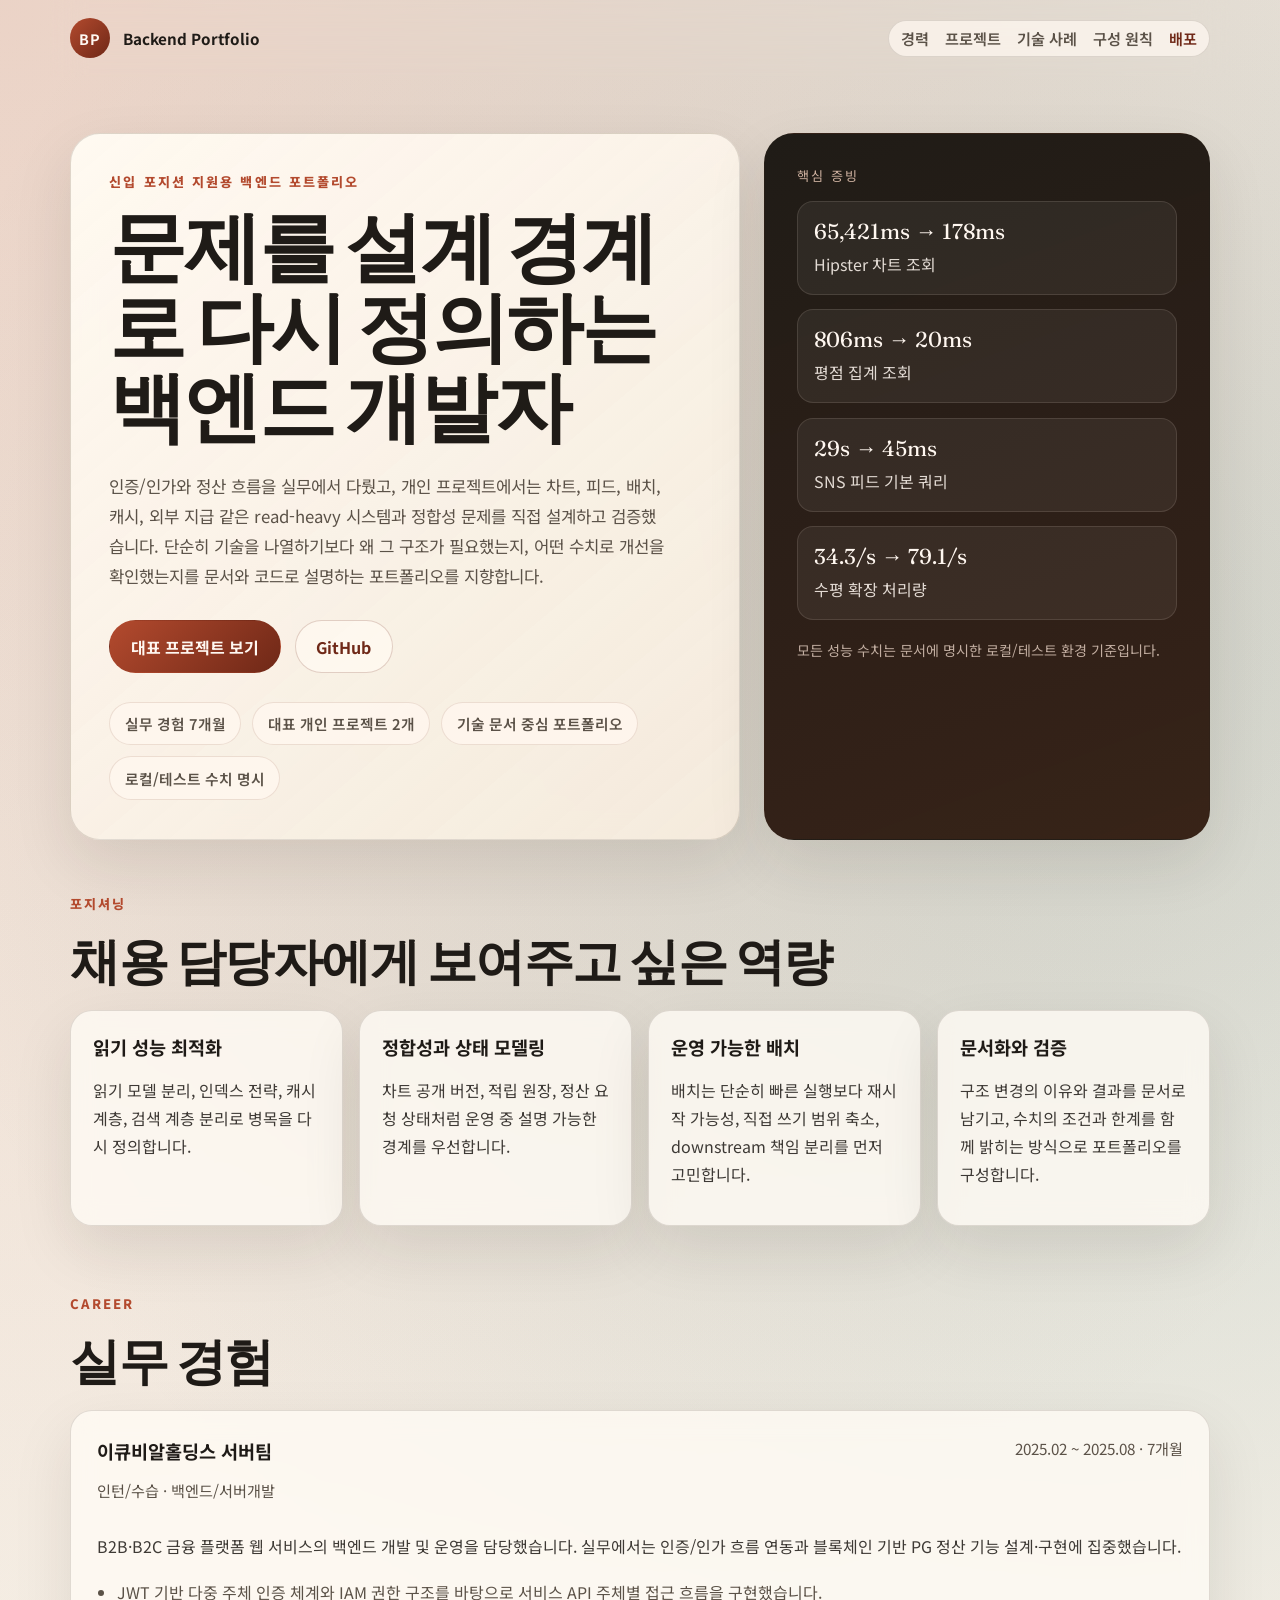
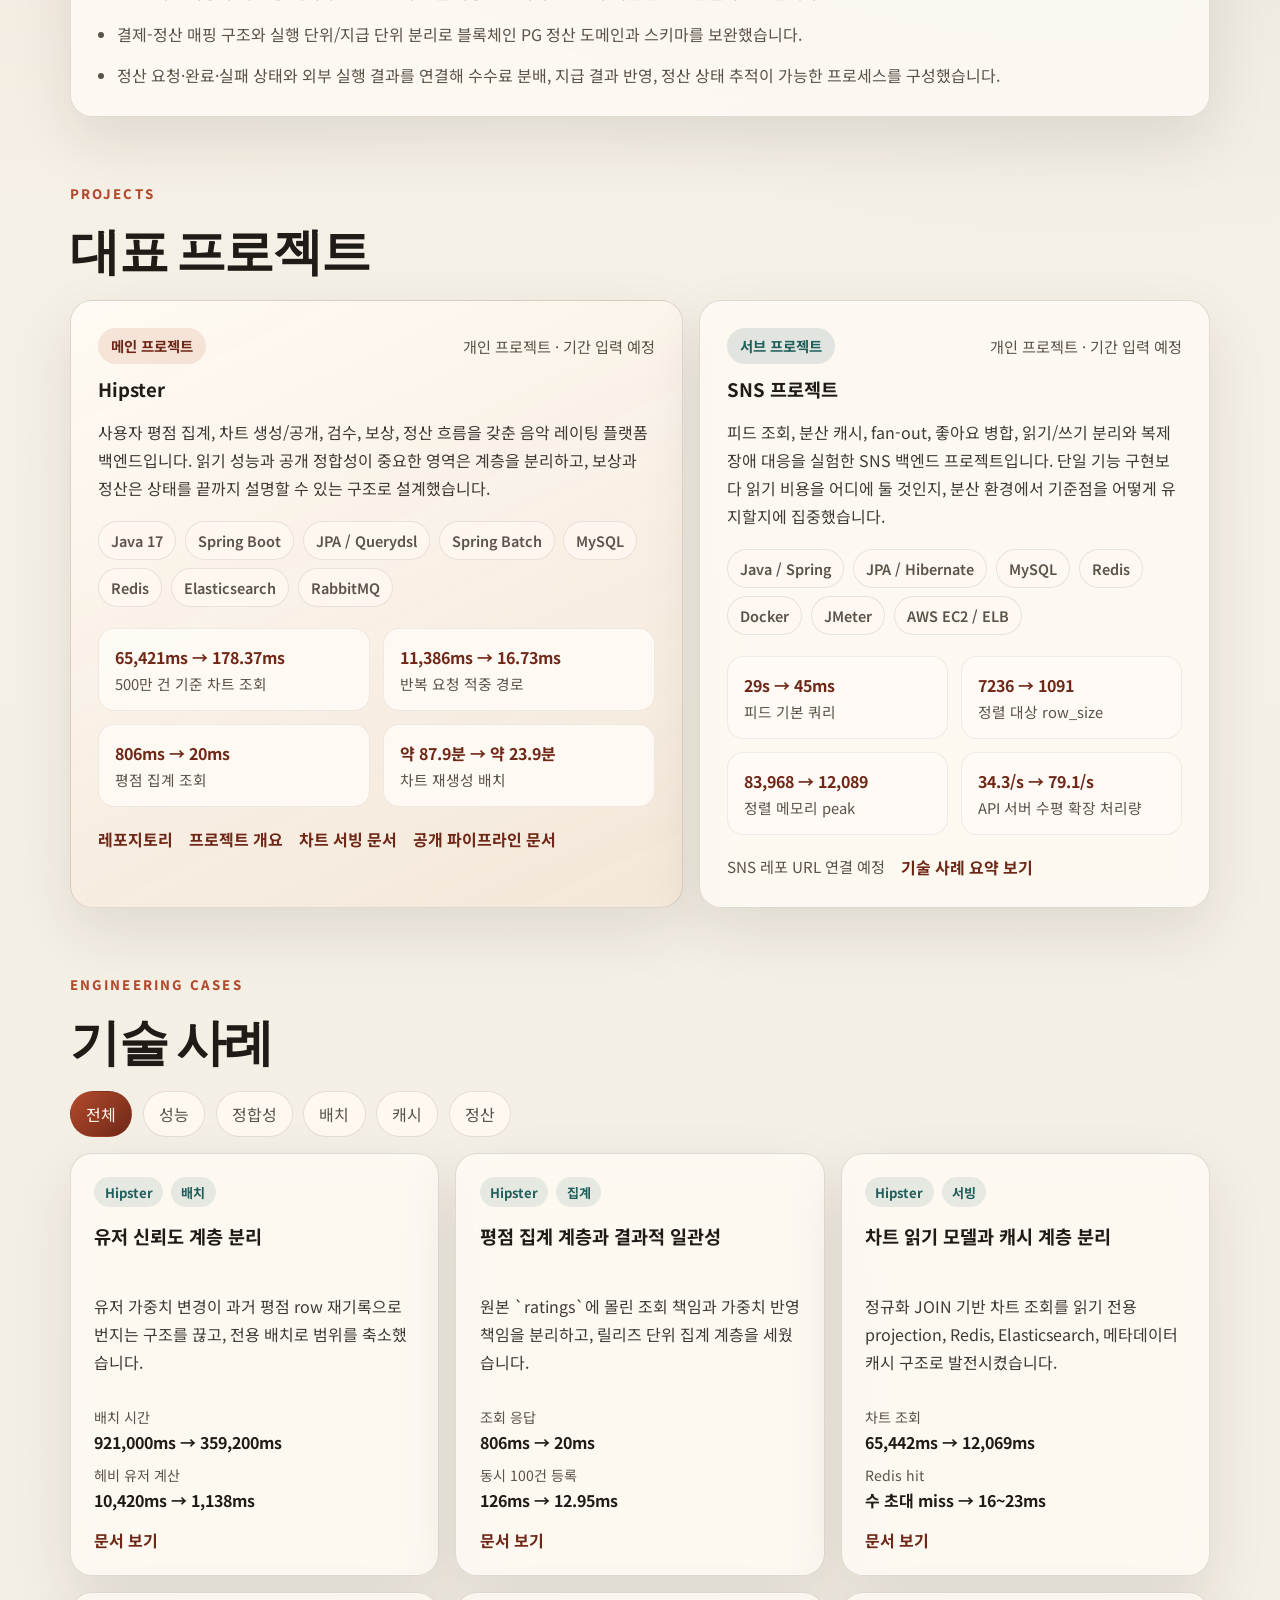
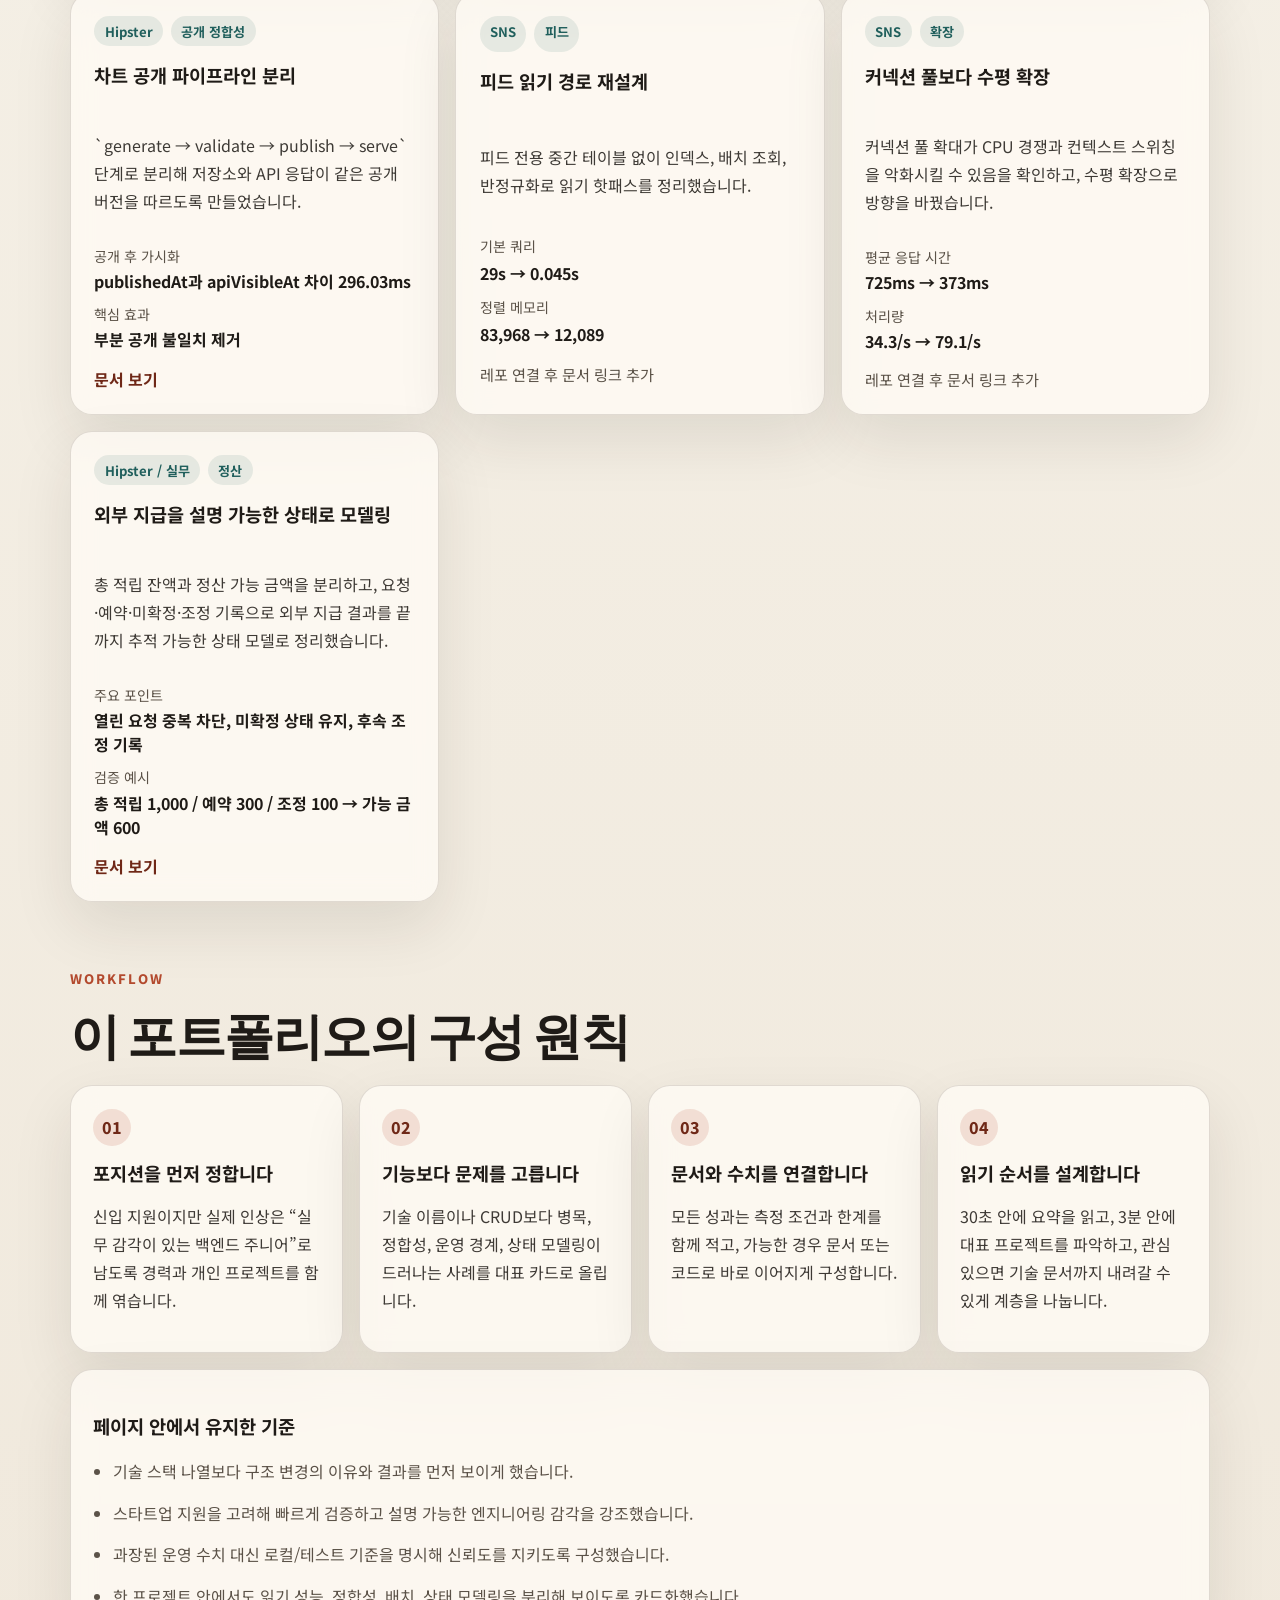
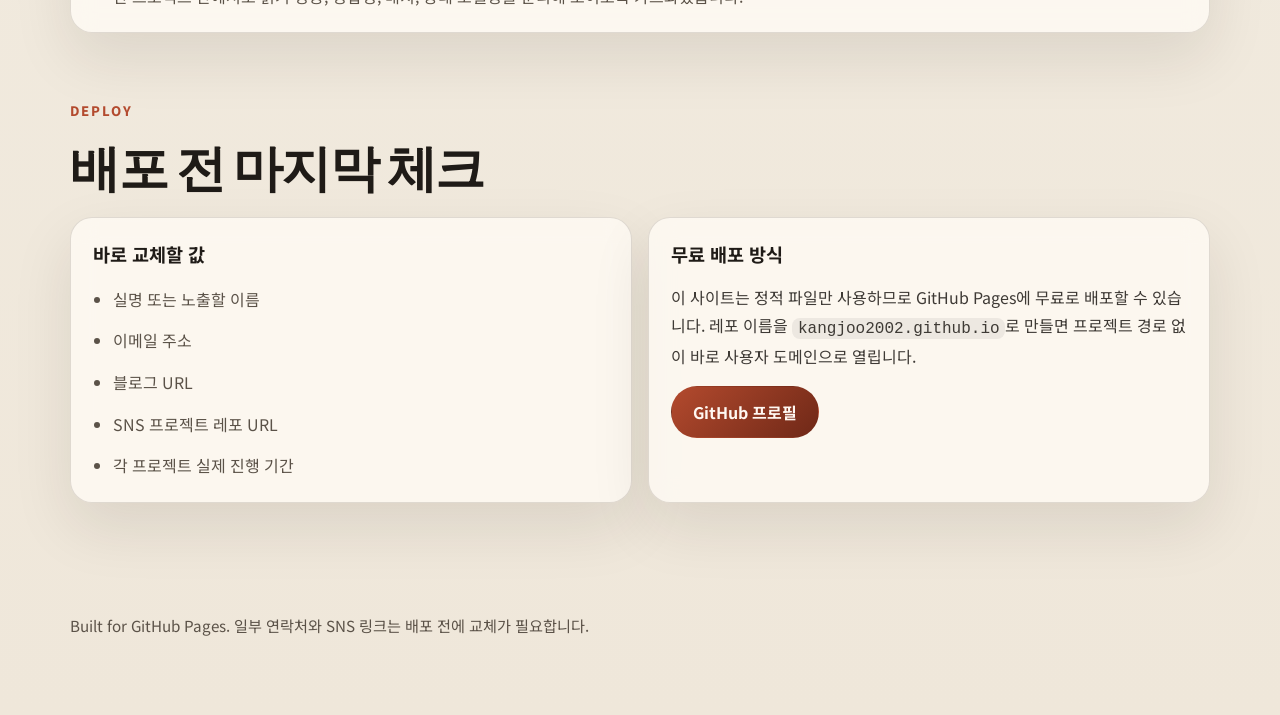
==== index.html @ fcdf896a "feat: add backend portfolio pages" ====
<!DOCTYPE html>
<html lang="ko">
  <head>
    <meta charset="UTF-8" />
    <meta name="viewport" content="width=device-width, initial-scale=1.0" />
    <title>백엔드 포트폴리오</title>
    <meta
      name="description"
      content="정합성, 성능, 배치, 캐시, 정산 모델링을 수치와 문서로 설명하는 백엔드 개발 포트폴리오"
    />
    <link rel="preconnect" href="https://fonts.googleapis.com" />
    <link rel="preconnect" href="https://fonts.gstatic.com" crossorigin />
    <link
      href="https://fonts.googleapis.com/css2?family=Noto+Sans+KR:wght@400;500;700;800&family=Fraunces:opsz,wght@9..144,600;9..144,700&display=swap"
      rel="stylesheet"
    />
    <link rel="stylesheet" href="./styles.css" />
    <script defer src="./script.js"></script>
  </head>
  <body>
    <div class="page-shell">
      <header class="topbar">
        <a class="brand" href="#top">
          <span class="brand-mark">BP</span>
          <span class="brand-text">Backend Portfolio</span>
        </a>
        <nav class="nav">
          <a href="#career">경력</a>
          <a href="#projects">프로젝트</a>
          <a href="#cases">기술 사례</a>
          <a href="#workflow">구성 원칙</a>
          <a href="#contact">배포</a>
        </nav>
      </header>

      <main id="top">
        <section class="hero reveal">
          <div class="hero-copy">
            <p class="eyebrow">신입 포지션 지원용 백엔드 포트폴리오</p>
            <h1>문제를 설계 경계로 다시 정의하는 백엔드 개발자</h1>
            <p class="hero-body">
              인증/인가와 정산 흐름을 실무에서 다뤘고, 개인 프로젝트에서는 차트, 피드,
              배치, 캐시, 외부 지급 같은 read-heavy 시스템과 정합성 문제를 직접
              설계하고 검증했습니다. 단순히 기술을 나열하기보다 왜 그 구조가
              필요했는지, 어떤 수치로 개선을 확인했는지를 문서와 코드로 설명하는
              포트폴리오를 지향합니다.
            </p>

            <div class="hero-actions">
              <a class="button button-primary" href="#projects">대표 프로젝트 보기</a>
              <a class="button button-secondary" href="https://github.com/kangjoo2002" target="_blank" rel="noreferrer">GitHub</a>
            </div>

            <ul class="proof-strip">
              <li>실무 경험 7개월</li>
              <li>대표 개인 프로젝트 2개</li>
              <li>기술 문서 중심 포트폴리오</li>
              <li>로컬/테스트 수치 명시</li>
            </ul>
          </div>

          <aside class="hero-panel reveal">
            <div class="panel-label">핵심 증빙</div>
            <div class="metric-grid">
              <article class="metric-card">
                <span class="metric-value">65,421ms → 178ms</span>
                <span class="metric-label">Hipster 차트 조회</span>
              </article>
              <article class="metric-card">
                <span class="metric-value">806ms → 20ms</span>
                <span class="metric-label">평점 집계 조회</span>
              </article>
              <article class="metric-card">
                <span class="metric-value">29s → 45ms</span>
                <span class="metric-label">SNS 피드 기본 쿼리</span>
              </article>
              <article class="metric-card">
                <span class="metric-value">34.3/s → 79.1/s</span>
                <span class="metric-label">수평 확장 처리량</span>
              </article>
            </div>
            <p class="panel-note">모든 성능 수치는 문서에 명시한 로컬/테스트 환경 기준입니다.</p>
          </aside>
        </section>

        <section class="section intro reveal">
          <div class="section-heading">
            <p class="eyebrow">포지셔닝</p>
            <h2>채용 담당자에게 보여주고 싶은 역량</h2>
          </div>

          <div class="pillar-grid">
            <article class="pillar-card">
              <h3>읽기 성능 최적화</h3>
              <p>읽기 모델 분리, 인덱스 전략, 캐시 계층, 검색 계층 분리로 병목을 다시 정의합니다.</p>
            </article>
            <article class="pillar-card">
              <h3>정합성과 상태 모델링</h3>
              <p>차트 공개 버전, 적립 원장, 정산 요청 상태처럼 운영 중 설명 가능한 경계를 우선합니다.</p>
            </article>
            <article class="pillar-card">
              <h3>운영 가능한 배치</h3>
              <p>배치는 단순히 빠른 실행보다 재시작 가능성, 직접 쓰기 범위 축소, downstream 책임 분리를 먼저 고민합니다.</p>
            </article>
            <article class="pillar-card">
              <h3>문서화와 검증</h3>
              <p>구조 변경의 이유와 결과를 문서로 남기고, 수치의 조건과 한계를 함께 밝히는 방식으로 포트폴리오를 구성합니다.</p>
            </article>
          </div>
        </section>

        <section id="career" class="section reveal">
          <div class="section-heading">
            <p class="eyebrow">Career</p>
            <h2>실무 경험</h2>
          </div>

          <article class="timeline-card">
            <div class="timeline-head">
              <div>
                <h3>이큐비알홀딩스 서버팀</h3>
                <p class="timeline-role">인턴/수습 · 백엔드/서버개발</p>
              </div>
              <span class="timeline-period">2025.02 ~ 2025.08 · 7개월</span>
            </div>
            <p class="timeline-summary">
              B2B·B2C 금융 플랫폼 웹 서비스의 백엔드 개발 및 운영을 담당했습니다.
              실무에서는 인증/인가 흐름 연동과 블록체인 기반 PG 정산 기능 설계·구현에 집중했습니다.
            </p>
            <ul class="bullet-list">
              <li>JWT 기반 다중 주체 인증 체계와 IAM 권한 구조를 바탕으로 서비스 API 주체별 접근 흐름을 구현했습니다.</li>
              <li>결제-정산 매핑 구조와 실행 단위/지급 단위 분리로 블록체인 PG 정산 도메인과 스키마를 보완했습니다.</li>
              <li>정산 요청·완료·실패 상태와 외부 실행 결과를 연결해 수수료 분배, 지급 결과 반영, 정산 상태 추적이 가능한 프로세스를 구성했습니다.</li>
            </ul>
          </article>
        </section>

        <section id="projects" class="section reveal">
          <div class="section-heading">
            <p class="eyebrow">Projects</p>
            <h2>대표 프로젝트</h2>
          </div>

          <div class="project-grid">
            <article class="project-card featured">
              <div class="project-topline">
                <span class="project-badge">메인 프로젝트</span>
                <span class="project-meta">개인 프로젝트 · 기간 입력 예정</span>
              </div>
              <h3>Hipster</h3>
              <p class="project-summary">
                사용자 평점 집계, 차트 생성/공개, 검수, 보상, 정산 흐름을 갖춘 음악 레이팅 플랫폼 백엔드입니다.
                읽기 성능과 공개 정합성이 중요한 영역은 계층을 분리하고, 보상과 정산은 상태를 끝까지 설명할 수 있는 구조로 설계했습니다.
              </p>
              <ul class="stack-list">
                <li>Java 17</li>
                <li>Spring Boot</li>
                <li>JPA / Querydsl</li>
                <li>Spring Batch</li>
                <li>MySQL</li>
                <li>Redis</li>
                <li>Elasticsearch</li>
                <li>RabbitMQ</li>
              </ul>
              <div class="result-grid">
                <article><strong>65,421ms → 178.37ms</strong><span>500만 건 기준 차트 조회</span></article>
                <article><strong>11,386ms → 16.73ms</strong><span>반복 요청 적중 경로</span></article>
                <article><strong>806ms → 20ms</strong><span>평점 집계 조회</span></article>
                <article><strong>약 87.9분 → 약 23.9분</strong><span>차트 재생성 배치</span></article>
              </div>
              <div class="link-row">
                <a href="https://github.com/kangjoo2002/hipster" target="_blank" rel="noreferrer">레포지토리</a>
                <a href="https://github.com/kangjoo2002/hipster/blob/main/README.md" target="_blank" rel="noreferrer">프로젝트 개요</a>
                <a href="https://github.com/kangjoo2002/hipster/blob/main/portfolio/chart-serving.md" target="_blank" rel="noreferrer">차트 서빙 문서</a>
                <a href="https://github.com/kangjoo2002/hipster/blob/main/portfolio/chart-pipeline.md" target="_blank" rel="noreferrer">공개 파이프라인 문서</a>
              </div>
            </article>

            <article class="project-card">
              <div class="project-topline">
                <span class="project-badge subtle">서브 프로젝트</span>
                <span class="project-meta">개인 프로젝트 · 기간 입력 예정</span>
              </div>
              <h3>SNS 프로젝트</h3>
              <p class="project-summary">
                피드 조회, 분산 캐시, fan-out, 좋아요 병합, 읽기/쓰기 분리와 복제 장애 대응을 실험한 SNS 백엔드 프로젝트입니다.
                단일 기능 구현보다 읽기 비용을 어디에 둘 것인지, 분산 환경에서 기준점을 어떻게 유지할지에 집중했습니다.
              </p>
              <ul class="stack-list">
                <li>Java / Spring</li>
                <li>JPA / Hibernate</li>
                <li>MySQL</li>
                <li>Redis</li>
                <li>Docker</li>
                <li>JMeter</li>
                <li>AWS EC2 / ELB</li>
              </ul>
              <div class="result-grid">
                <article><strong>29s → 45ms</strong><span>피드 기본 쿼리</span></article>
                <article><strong>7236 → 1091</strong><span>정렬 대상 row_size</span></article>
                <article><strong>83,968 → 12,089</strong><span>정렬 메모리 peak</span></article>
                <article><strong>34.3/s → 79.1/s</strong><span>API 서버 수평 확장 처리량</span></article>
              </div>
              <div class="link-row">
                <span class="link-disabled">SNS 레포 URL 연결 예정</span>
                <a href="#cases">기술 사례 요약 보기</a>
              </div>
            </article>
          </div>
        </section>

        <section id="cases" class="section reveal">
          <div class="section-heading">
            <p class="eyebrow">Engineering Cases</p>
            <h2>기술 사례</h2>
          </div>

          <div class="filter-bar" role="tablist" aria-label="기술 사례 필터">
            <button class="filter-button is-active" data-filter="all" type="button">전체</button>
            <button class="filter-button" data-filter="performance" type="button">성능</button>
            <button class="filter-button" data-filter="consistency" type="button">정합성</button>
            <button class="filter-button" data-filter="batch" type="button">배치</button>
            <button class="filter-button" data-filter="cache" type="button">캐시</button>
            <button class="filter-button" data-filter="settlement" type="button">정산</button>
          </div>

          <div class="case-grid">
            <article class="case-card" data-tags="performance batch">
              <div class="case-chip-row"><span>Hipster</span><span>배치</span></div>
              <h3>유저 신뢰도 계층 분리</h3>
              <p>유저 가중치 변경이 과거 평점 row 재기록으로 번지는 구조를 끊고, 전용 배치로 범위를 축소했습니다.</p>
              <dl class="case-stats">
                <div><dt>배치 시간</dt><dd>921,000ms → 359,200ms</dd></div>
                <div><dt>헤비 유저 계산</dt><dd>10,420ms → 1,138ms</dd></div>
              </dl>
              <a href="https://github.com/kangjoo2002/hipster/blob/main/portfolio/user-credibility-batch.md" target="_blank" rel="noreferrer">문서 보기</a>
            </article>

            <article class="case-card" data-tags="performance consistency">
              <div class="case-chip-row"><span>Hipster</span><span>집계</span></div>
              <h3>평점 집계 계층과 결과적 일관성</h3>
              <p>원본 `ratings`에 몰린 조회 책임과 가중치 반영 책임을 분리하고, 릴리즈 단위 집계 계층을 세웠습니다.</p>
              <dl class="case-stats">
                <div><dt>조회 응답</dt><dd>806ms → 20ms</dd></div>
                <div><dt>동시 100건 등록</dt><dd>126ms → 12.95ms</dd></div>
              </dl>
              <a href="https://github.com/kangjoo2002/hipster/blob/main/portfolio/rating-aggregation.md" target="_blank" rel="noreferrer">문서 보기</a>
            </article>

            <article class="case-card" data-tags="performance cache">
              <div class="case-chip-row"><span>Hipster</span><span>서빙</span></div>
              <h3>차트 읽기 모델과 캐시 계층 분리</h3>
              <p>정규화 JOIN 기반 차트 조회를 읽기 전용 projection, Redis, Elasticsearch, 메타데이터 캐시 구조로 발전시켰습니다.</p>
              <dl class="case-stats">
                <div><dt>차트 조회</dt><dd>65,442ms → 12,069ms</dd></div>
                <div><dt>Redis hit</dt><dd>수 초대 miss → 16~23ms</dd></div>
              </dl>
              <a href="https://github.com/kangjoo2002/hipster/blob/main/portfolio/chart-serving.md" target="_blank" rel="noreferrer">문서 보기</a>
            </article>

            <article class="case-card" data-tags="consistency batch">
              <div class="case-chip-row"><span>Hipster</span><span>공개 정합성</span></div>
              <h3>차트 공개 파이프라인 분리</h3>
              <p>`generate → validate → publish → serve` 단계로 분리해 저장소와 API 응답이 같은 공개 버전을 따르도록 만들었습니다.</p>
              <dl class="case-stats">
                <div><dt>공개 후 가시화</dt><dd>publishedAt과 apiVisibleAt 차이 296.03ms</dd></div>
                <div><dt>핵심 효과</dt><dd>부분 공개 불일치 제거</dd></div>
              </dl>
              <a href="https://github.com/kangjoo2002/hipster/blob/main/portfolio/chart-pipeline.md" target="_blank" rel="noreferrer">문서 보기</a>
            </article>

            <article class="case-card" data-tags="performance cache">
              <div class="case-chip-row"><span>SNS</span><span>피드</span></div>
              <h3>피드 읽기 경로 재설계</h3>
              <p>피드 전용 중간 테이블 없이 인덱스, 배치 조회, 반정규화로 읽기 핫패스를 정리했습니다.</p>
              <dl class="case-stats">
                <div><dt>기본 쿼리</dt><dd>29s → 0.045s</dd></div>
                <div><dt>정렬 메모리</dt><dd>83,968 → 12,089</dd></div>
              </dl>
              <span class="link-disabled">레포 연결 후 문서 링크 추가</span>
            </article>

            <article class="case-card" data-tags="performance">
              <div class="case-chip-row"><span>SNS</span><span>확장</span></div>
              <h3>커넥션 풀보다 수평 확장</h3>
              <p>커넥션 풀 확대가 CPU 경쟁과 컨텍스트 스위칭을 악화시킬 수 있음을 확인하고, 수평 확장으로 방향을 바꿨습니다.</p>
              <dl class="case-stats">
                <div><dt>평균 응답 시간</dt><dd>725ms → 373ms</dd></div>
                <div><dt>처리량</dt><dd>34.3/s → 79.1/s</dd></div>
              </dl>
              <span class="link-disabled">레포 연결 후 문서 링크 추가</span>
            </article>

            <article class="case-card" data-tags="cache consistency settlement">
              <div class="case-chip-row"><span>Hipster / 실무</span><span>정산</span></div>
              <h3>외부 지급을 설명 가능한 상태로 모델링</h3>
              <p>총 적립 잔액과 정산 가능 금액을 분리하고, 요청·예약·미확정·조정 기록으로 외부 지급 결과를 끝까지 추적 가능한 상태 모델로 정리했습니다.</p>
              <dl class="case-stats">
                <div><dt>주요 포인트</dt><dd>열린 요청 중복 차단, 미확정 상태 유지, 후속 조정 기록</dd></div>
                <div><dt>검증 예시</dt><dd>총 적립 1,000 / 예약 300 / 조정 100 → 가능 금액 600</dd></div>
              </dl>
              <a href="https://github.com/kangjoo2002/hipster/blob/main/portfolio/settlement-pay-and-reconcile.md" target="_blank" rel="noreferrer">문서 보기</a>
            </article>
          </div>
        </section>

        <section id="workflow" class="section reveal">
          <div class="section-heading">
            <p class="eyebrow">Workflow</p>
            <h2>이 포트폴리오의 구성 원칙</h2>
          </div>

          <div class="workflow-grid">
            <article class="workflow-card"><span class="workflow-step">01</span><h3>포지션을 먼저 정합니다</h3><p>신입 지원이지만 실제 인상은 “실무 감각이 있는 백엔드 주니어”로 남도록 경력과 개인 프로젝트를 함께 엮습니다.</p></article>
            <article class="workflow-card"><span class="workflow-step">02</span><h3>기능보다 문제를 고릅니다</h3><p>기술 이름이나 CRUD보다 병목, 정합성, 운영 경계, 상태 모델링이 드러나는 사례를 대표 카드로 올립니다.</p></article>
            <article class="workflow-card"><span class="workflow-step">03</span><h3>문서와 수치를 연결합니다</h3><p>모든 성과는 측정 조건과 한계를 함께 적고, 가능한 경우 문서 또는 코드로 바로 이어지게 구성합니다.</p></article>
            <article class="workflow-card"><span class="workflow-step">04</span><h3>읽기 순서를 설계합니다</h3><p>30초 안에 요약을 읽고, 3분 안에 대표 프로젝트를 파악하고, 관심 있으면 기술 문서까지 내려갈 수 있게 계층을 나눕니다.</p></article>
          </div>

          <div class="principles-panel">
            <h3>페이지 안에서 유지한 기준</h3>
            <ul class="bullet-list">
              <li>기술 스택 나열보다 구조 변경의 이유와 결과를 먼저 보이게 했습니다.</li>
              <li>스타트업 지원을 고려해 빠르게 검증하고 설명 가능한 엔지니어링 감각을 강조했습니다.</li>
              <li>과장된 운영 수치 대신 로컬/테스트 기준을 명시해 신뢰도를 지키도록 구성했습니다.</li>
              <li>한 프로젝트 안에서도 읽기 성능, 정합성, 배치, 상태 모델링을 분리해 보이도록 카드화했습니다.</li>
            </ul>
          </div>
        </section>

        <section id="contact" class="section reveal">
          <div class="section-heading">
            <p class="eyebrow">Deploy</p>
            <h2>배포 전 마지막 체크</h2>
          </div>

          <div class="contact-grid">
            <article class="contact-card">
              <h3>바로 교체할 값</h3>
              <ul class="bullet-list">
                <li>실명 또는 노출할 이름</li>
                <li>이메일 주소</li>
                <li>블로그 URL</li>
                <li>SNS 프로젝트 레포 URL</li>
                <li>각 프로젝트 실제 진행 기간</li>
              </ul>
            </article>

            <article class="contact-card">
              <h3>무료 배포 방식</h3>
              <p>
                이 사이트는 정적 파일만 사용하므로 GitHub Pages에 무료로 배포할 수 있습니다.
                레포 이름을 <code>kangjoo2002.github.io</code>로 만들면 프로젝트 경로 없이 바로 사용자 도메인으로 열립니다.
              </p>
              <a class="button button-primary" href="https://github.com/kangjoo2002" target="_blank" rel="noreferrer">GitHub 프로필</a>
            </article>
          </div>
        </section>
      </main>

      <footer class="footer">
        <p>Built for GitHub Pages. 일부 연락처와 SNS 링크는 배포 전에 교체가 필요합니다.</p>
      </footer>
    </div>
  </body>
</html>
---- styles.css ----
:root {
  --bg: #f4efe5;
  --paper: rgba(255, 251, 245, 0.78);
  --line: rgba(49, 38, 24, 0.14);
  --ink: #1f1b17;
  --ink-soft: #5b5248;
  --accent: #b34a2e;
  --accent-deep: #6f2817;
  --mint: #205f5c;
  --shadow: 0 24px 60px rgba(44, 33, 18, 0.1);
  --radius-xl: 30px;
  --radius-lg: 22px;
  --radius-md: 16px;
  --max-width: 1180px;
}

* {
  box-sizing: border-box;
}

html {
  scroll-behavior: smooth;
}

body {
  margin: 0;
  font-family: "Noto Sans KR", "Malgun Gothic", sans-serif;
  color: var(--ink);
  background:
    radial-gradient(circle at top left, rgba(179, 74, 46, 0.18), transparent 32%),
    radial-gradient(circle at 85% 12%, rgba(32, 95, 92, 0.18), transparent 24%),
    linear-gradient(180deg, #f7f1e8 0%, #f4efe5 56%, #efe7da 100%);
}

a {
  color: inherit;
  text-decoration: none;
}

button {
  font: inherit;
}

code {
  font-family: "SFMono-Regular", Consolas, monospace;
  padding: 0.1rem 0.35rem;
  border-radius: 8px;
  background: rgba(32, 27, 21, 0.08);
}

.page-shell {
  min-height: 100vh;
}

.topbar {
  position: sticky;
  top: 0;
  z-index: 20;
  display: flex;
  justify-content: space-between;
  align-items: center;
  gap: 1rem;
  max-width: var(--max-width);
  margin: 0 auto;
  padding: 1.15rem 1.25rem;
  backdrop-filter: blur(16px);
}

.brand {
  display: inline-flex;
  align-items: center;
  gap: 0.8rem;
  font-weight: 700;
}

.brand-mark {
  display: inline-flex;
  align-items: center;
  justify-content: center;
  width: 2.5rem;
  height: 2.5rem;
  border-radius: 50%;
  background: linear-gradient(135deg, var(--accent), var(--accent-deep));
  color: #fff9f3;
  font-size: 0.9rem;
  letter-spacing: 0.06em;
}

.brand-text {
  color: var(--ink);
  font-size: 0.95rem;
}

.nav {
  display: flex;
  flex-wrap: wrap;
  gap: 1rem;
  padding: 0.4rem 0.75rem;
  border: 1px solid var(--line);
  border-radius: 999px;
  background: rgba(255, 249, 241, 0.72);
}

.nav a {
  color: var(--ink-soft);
  font-size: 0.95rem;
  font-weight: 600;
}

.nav a.is-active {
  color: var(--accent-deep);
}

main,
.footer {
  max-width: var(--max-width);
  margin: 0 auto;
  padding: 0 1.25rem 4rem;
}

.hero {
  display: grid;
  grid-template-columns: minmax(0, 1.35fr) minmax(320px, 0.9fr);
  gap: 1.5rem;
  align-items: stretch;
  padding: 3.5rem 0 2.2rem;
}

.hero-copy,
.hero-panel,
.timeline-card,
.project-card,
.case-card,
.workflow-card,
.principles-panel,
.contact-card,
.pillar-card {
  border: 1px solid var(--line);
  background: var(--paper);
  backdrop-filter: blur(12px);
  box-shadow: var(--shadow);
}

.hero-copy {
  padding: 2.4rem;
  border-radius: var(--radius-xl);
  background:
    linear-gradient(140deg, rgba(255, 249, 241, 0.94), rgba(243, 232, 216, 0.78)),
    var(--paper);
}

.eyebrow {
  margin: 0 0 1rem;
  font-size: 0.82rem;
  font-weight: 800;
  letter-spacing: 0.16em;
  text-transform: uppercase;
  color: var(--accent);
}

.hero h1,
.section-heading h2 {
  margin: 0;
  font-family: "Fraunces", Georgia, serif;
  letter-spacing: -0.03em;
  line-height: 1.04;
}

.hero h1 {
  max-width: 12ch;
  font-size: clamp(2.9rem, 6vw, 5.2rem);
}

.hero-body {
  max-width: 62ch;
  margin: 1.5rem 0 0;
  color: var(--ink-soft);
  font-size: 1.05rem;
  line-height: 1.8;
}

.hero-actions {
  display: flex;
  flex-wrap: wrap;
  gap: 0.85rem;
  margin-top: 1.8rem;
}

.button {
  display: inline-flex;
  align-items: center;
  justify-content: center;
  min-height: 3.1rem;
  padding: 0.82rem 1.3rem;
  border-radius: 999px;
  border: 1px solid transparent;
  font-weight: 700;
  transition: transform 180ms ease, border-color 180ms ease, background 180ms ease;
}

.button:hover {
  transform: translateY(-1px);
}

.button-primary {
  background: linear-gradient(135deg, var(--accent), var(--accent-deep));
  color: #fff8f2;
}

.button-secondary {
  background: rgba(255, 249, 241, 0.8);
  border-color: rgba(111, 40, 23, 0.2);
  color: var(--accent-deep);
}

.proof-strip {
  display: flex;
  flex-wrap: wrap;
  gap: 0.7rem;
  padding: 0;
  margin: 1.8rem 0 0;
  list-style: none;
}

.proof-strip li {
  padding: 0.65rem 0.9rem;
  border-radius: 999px;
  background: rgba(255, 247, 238, 0.92);
  border: 1px solid rgba(111, 40, 23, 0.12);
  color: var(--ink-soft);
  font-size: 0.92rem;
  font-weight: 600;
}

.hero-panel {
  position: relative;
  overflow: hidden;
  padding: 2rem;
  border-radius: var(--radius-xl);
  background:
    linear-gradient(160deg, rgba(31, 27, 23, 0.94), rgba(58, 36, 24, 0.9)),
    #241b15;
  color: #fff7f0;
}

.panel-label {
  font-size: 0.82rem;
  letter-spacing: 0.16em;
  text-transform: uppercase;
  color: rgba(255, 219, 198, 0.78);
}

.metric-grid {
  display: grid;
  gap: 0.9rem;
  margin-top: 1rem;
}

.metric-card {
  display: grid;
  gap: 0.32rem;
  padding: 1rem 1.05rem;
  border-radius: var(--radius-md);
  border: 1px solid rgba(255, 236, 223, 0.12);
  background: rgba(255, 247, 240, 0.06);
}

.metric-value {
  font-family: "Fraunces", Georgia, serif;
  font-size: 1.35rem;
}

.metric-label,
.panel-note,
.project-summary,
.timeline-summary,
.case-card p,
.workflow-card p,
.contact-card p,
.pillar-card p {
  color: inherit;
  opacity: 0.86;
  line-height: 1.75;
}

.panel-note {
  margin: 1.1rem 0 0;
  font-size: 0.88rem;
  color: rgba(255, 233, 218, 0.82);
}

.section {
  padding: 1.2rem 0 0;
}

.section + .section {
  margin-top: 3rem;
}

.section-heading {
  display: grid;
  gap: 0.45rem;
  margin-bottom: 1.4rem;
}

.section-heading h2 {
  font-size: clamp(2rem, 4vw, 3.1rem);
}

.pillar-grid,
.project-grid,
.case-grid,
.workflow-grid,
.contact-grid {
  display: grid;
  gap: 1rem;
}

.pillar-grid {
  grid-template-columns: repeat(4, minmax(0, 1fr));
}

.pillar-card {
  padding: 1.35rem;
  border-radius: var(--radius-lg);
}

.pillar-card h3,
.project-card h3,
.case-card h3,
.workflow-card h3,
.contact-card h3,
.timeline-card h3 {
  margin: 0 0 0.7rem;
  font-size: 1.16rem;
}

.timeline-card {
  padding: 1.65rem;
  border-radius: var(--radius-lg);
}

.timeline-head {
  display: flex;
  justify-content: space-between;
  gap: 1rem;
  align-items: flex-start;
}

.timeline-role,
.timeline-period,
.project-meta,
.link-disabled {
  color: var(--ink-soft);
  font-size: 0.95rem;
}

.bullet-list {
  display: grid;
  gap: 0.85rem;
  padding-left: 1.2rem;
  margin: 1.1rem 0 0;
  line-height: 1.75;
  color: var(--ink-soft);
}

.project-grid {
  grid-template-columns: minmax(0, 1.2fr) minmax(0, 1fr);
}

.project-card {
  padding: 1.7rem;
  border-radius: var(--radius-lg);
}

.project-card.featured {
  background:
    linear-gradient(155deg, rgba(255, 250, 243, 0.95), rgba(241, 228, 212, 0.88)),
    var(--paper);
}

.project-topline {
  display: flex;
  justify-content: space-between;
  gap: 1rem;
  align-items: center;
  margin-bottom: 0.7rem;
}

.project-badge {
  display: inline-flex;
  align-items: center;
  padding: 0.46rem 0.8rem;
  border-radius: 999px;
  background: rgba(179, 74, 46, 0.12);
  color: var(--accent-deep);
  font-size: 0.9rem;
  font-weight: 700;
}

.project-badge.subtle {
  background: rgba(32, 95, 92, 0.12);
  color: var(--mint);
}

.stack-list {
  display: flex;
  flex-wrap: wrap;
  gap: 0.55rem;
  padding: 0;
  margin: 1.2rem 0 0;
  list-style: none;
}

.stack-list li {
  padding: 0.48rem 0.75rem;
  border-radius: 999px;
  background: rgba(255, 248, 241, 0.9);
  border: 1px solid rgba(49, 38, 24, 0.1);
  color: var(--ink-soft);
  font-size: 0.9rem;
  font-weight: 600;
}

.result-grid {
  display: grid;
  grid-template-columns: repeat(2, minmax(0, 1fr));
  gap: 0.8rem;
  margin-top: 1.35rem;
}

.result-grid article {
  display: grid;
  gap: 0.26rem;
  padding: 1rem;
  border-radius: var(--radius-md);
  background: rgba(255, 251, 246, 0.9);
  border: 1px solid rgba(49, 38, 24, 0.08);
}

.result-grid strong {
  color: var(--accent-deep);
}

.result-grid span {
  color: var(--ink-soft);
  font-size: 0.92rem;
}

.link-row {
  display: flex;
  flex-wrap: wrap;
  gap: 1rem;
  margin-top: 1.25rem;
}

.link-row a {
  color: var(--accent-deep);
  font-weight: 700;
}

.filter-bar {
  display: flex;
  flex-wrap: wrap;
  gap: 0.65rem;
  margin-bottom: 1rem;
}

.filter-button {
  padding: 0.62rem 0.95rem;
  border-radius: 999px;
  border: 1px solid rgba(49, 38, 24, 0.12);
  background: rgba(255, 249, 241, 0.92);
  color: var(--ink-soft);
  cursor: pointer;
  transition: background 180ms ease, color 180ms ease, transform 180ms ease;
}

.filter-button:hover {
  transform: translateY(-1px);
}

.filter-button.is-active {
  background: linear-gradient(135deg, var(--accent), var(--accent-deep));
  border-color: transparent;
  color: #fff6ee;
}

.case-grid {
  grid-template-columns: repeat(3, minmax(0, 1fr));
}

.case-card {
  display: grid;
  gap: 0.95rem;
  padding: 1.45rem;
  border-radius: var(--radius-lg);
}

.case-card.is-hidden {
  display: none;
}

.case-chip-row {
  display: flex;
  flex-wrap: wrap;
  gap: 0.5rem;
}

.case-chip-row span {
  padding: 0.35rem 0.65rem;
  border-radius: 999px;
  background: rgba(32, 95, 92, 0.1);
  color: var(--mint);
  font-size: 0.82rem;
  font-weight: 700;
}

.case-stats {
  display: grid;
  gap: 0.7rem;
  margin: 0;
}

.case-stats div {
  display: grid;
  gap: 0.2rem;
}

.case-stats dt {
  color: var(--ink-soft);
  font-size: 0.88rem;
}

.case-stats dd {
  margin: 0;
  font-weight: 700;
}

.case-card a {
  color: var(--accent-deep);
  font-weight: 700;
}

.workflow-grid {
  grid-template-columns: repeat(4, minmax(0, 1fr));
}

.workflow-card,
.principles-panel,
.contact-card {
  padding: 1.4rem;
  border-radius: var(--radius-lg);
}

.workflow-step {
  display: inline-flex;
  align-items: center;
  justify-content: center;
  width: 2.35rem;
  height: 2.35rem;
  margin-bottom: 0.8rem;
  border-radius: 50%;
  background: rgba(179, 74, 46, 0.14);
  color: var(--accent-deep);
  font-weight: 800;
}

.principles-panel {
  margin-top: 1rem;
}

.contact-grid {
  grid-template-columns: repeat(2, minmax(0, 1fr));
}

.footer {
  padding-top: 2rem;
  color: var(--ink-soft);
  font-size: 0.95rem;
}

.reveal {
  opacity: 1;
  transform: translateY(0);
}

.js .reveal {
  opacity: 0;
  transform: translateY(18px);
  transition: opacity 420ms ease, transform 420ms ease;
}

.js .reveal.is-visible {
  opacity: 1;
  transform: translateY(0);
}

@media (max-width: 1080px) {
  .hero,
  .project-grid,
  .workflow-grid,
  .pillar-grid,
  .contact-grid {
    grid-template-columns: repeat(2, minmax(0, 1fr));
  }

  .hero-copy,
  .hero-panel {
    grid-column: 1 / -1;
  }

  .case-grid {
    grid-template-columns: repeat(2, minmax(0, 1fr));
  }
}

@media (max-width: 760px) {
  .topbar {
    flex-direction: column;
    align-items: stretch;
  }

  .nav {
    justify-content: center;
  }

  .hero,
  .project-grid,
  .case-grid,
  .workflow-grid,
  .pillar-grid,
  .contact-grid,
  .result-grid {
    grid-template-columns: 1fr;
  }

  .hero {
    padding-top: 2.4rem;
  }

  .hero-copy,
  .hero-panel,
  .timeline-card,
  .project-card,
  .case-card,
  .workflow-card,
  .principles-panel,
  .contact-card,
  .pillar-card {
    padding: 1.2rem;
  }

  .hero h1 {
    max-width: none;
    font-size: clamp(2.4rem, 12vw, 3.6rem);
  }

  .timeline-head,
  .project-topline {
    flex-direction: column;
    align-items: flex-start;
  }

  main,
  .footer {
    padding-left: 0.95rem;
    padding-right: 0.95rem;
  }
}
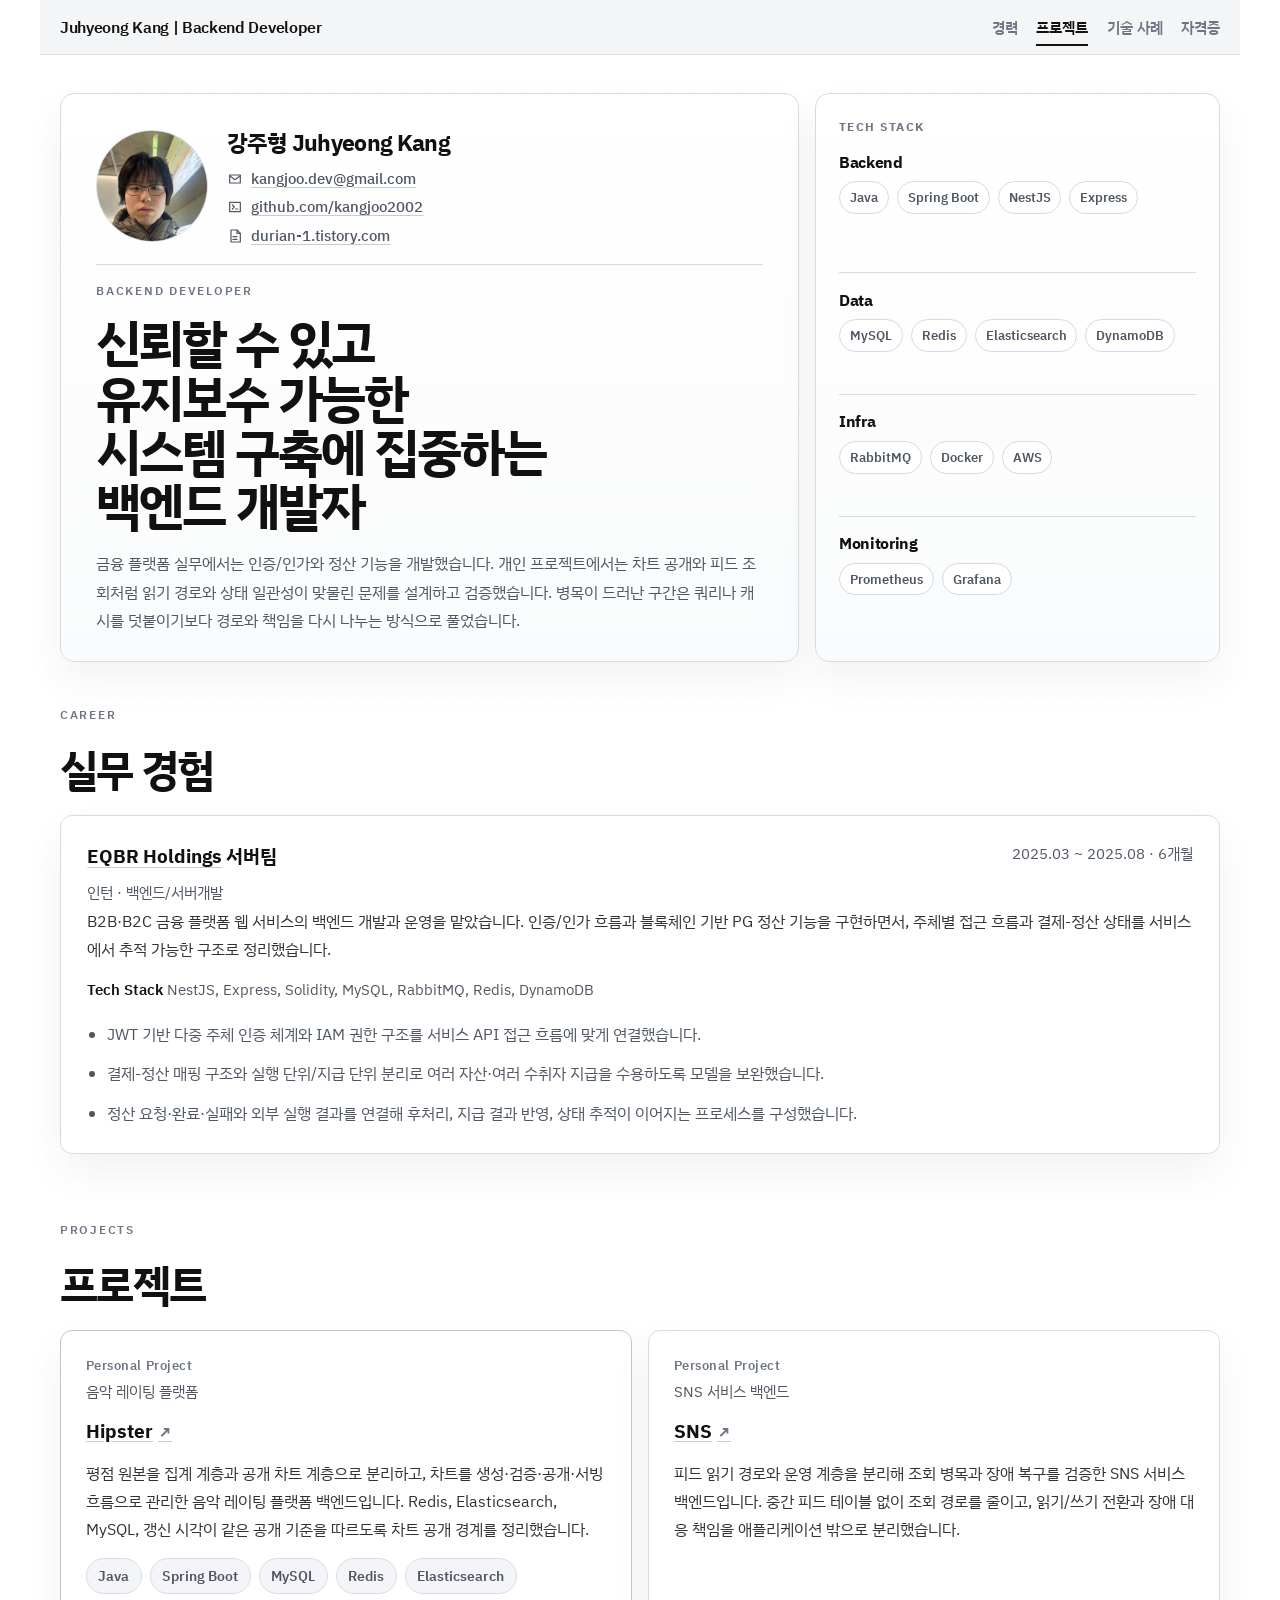
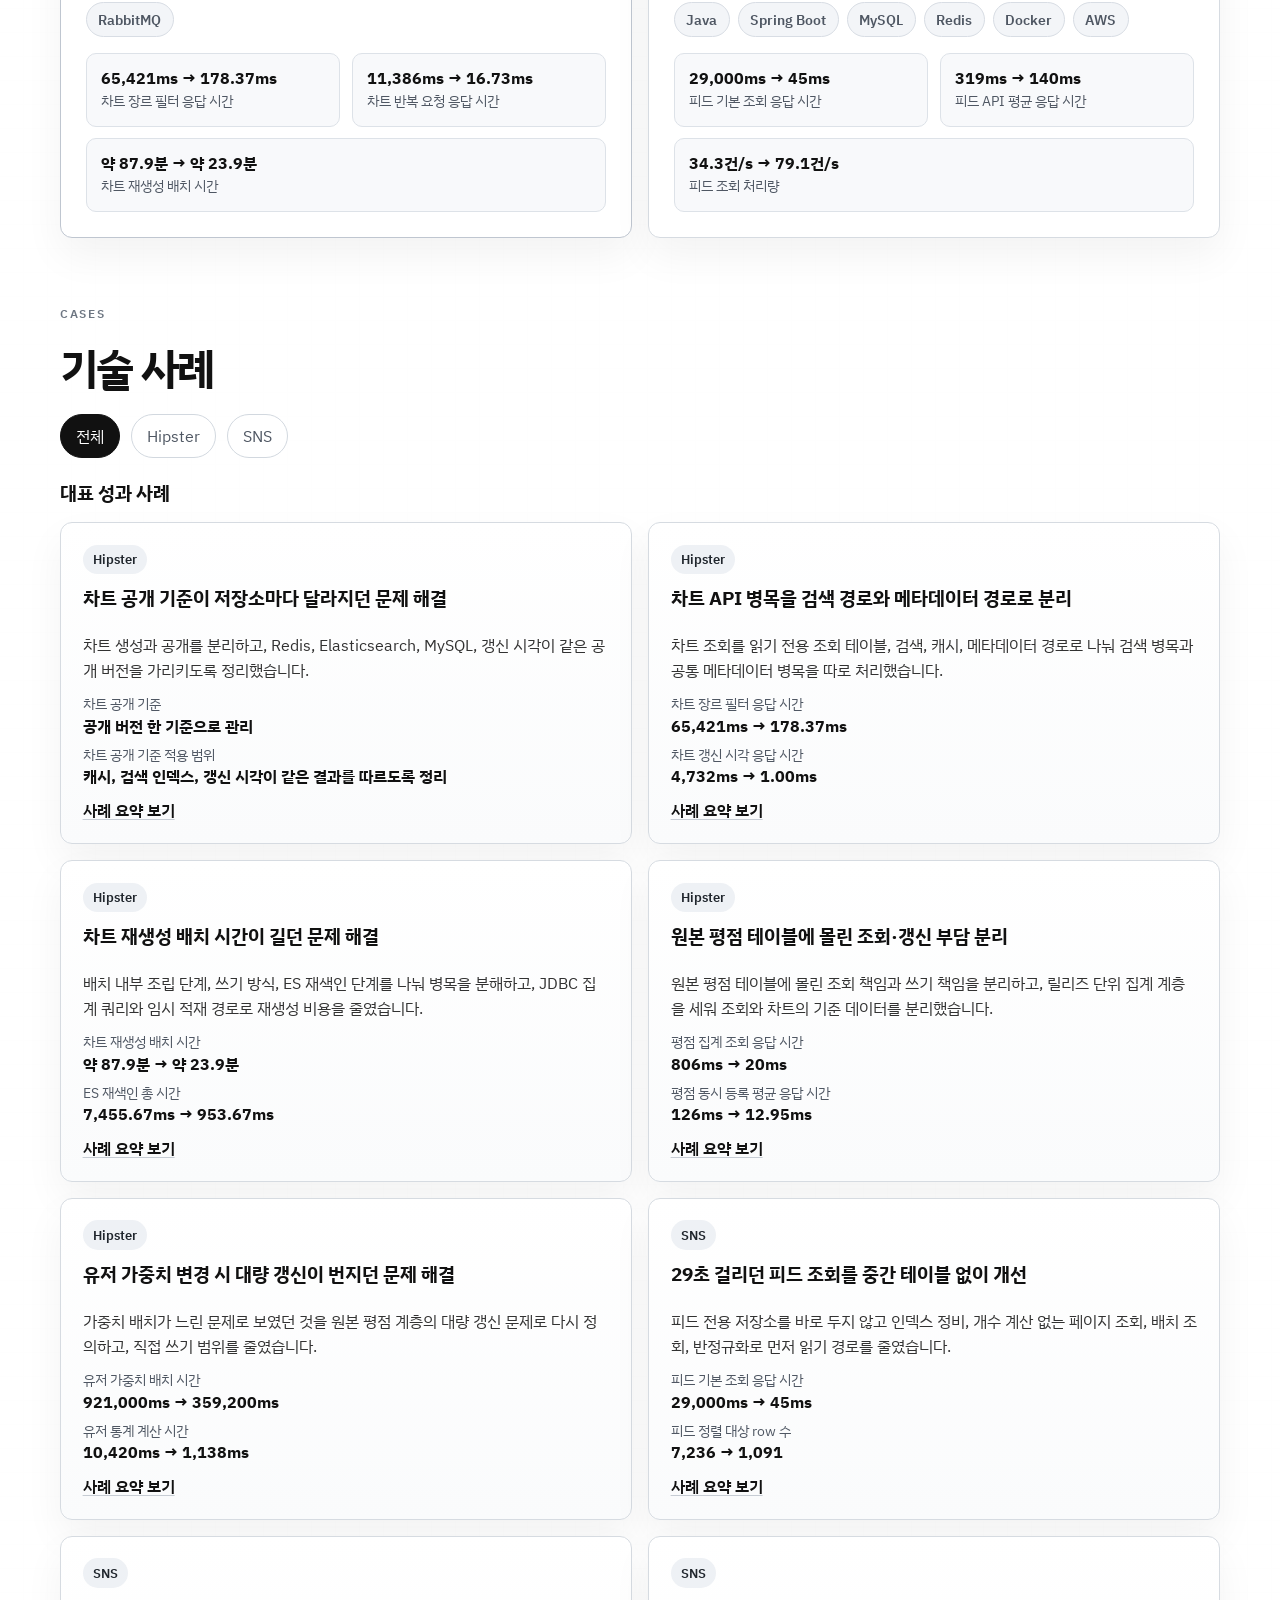
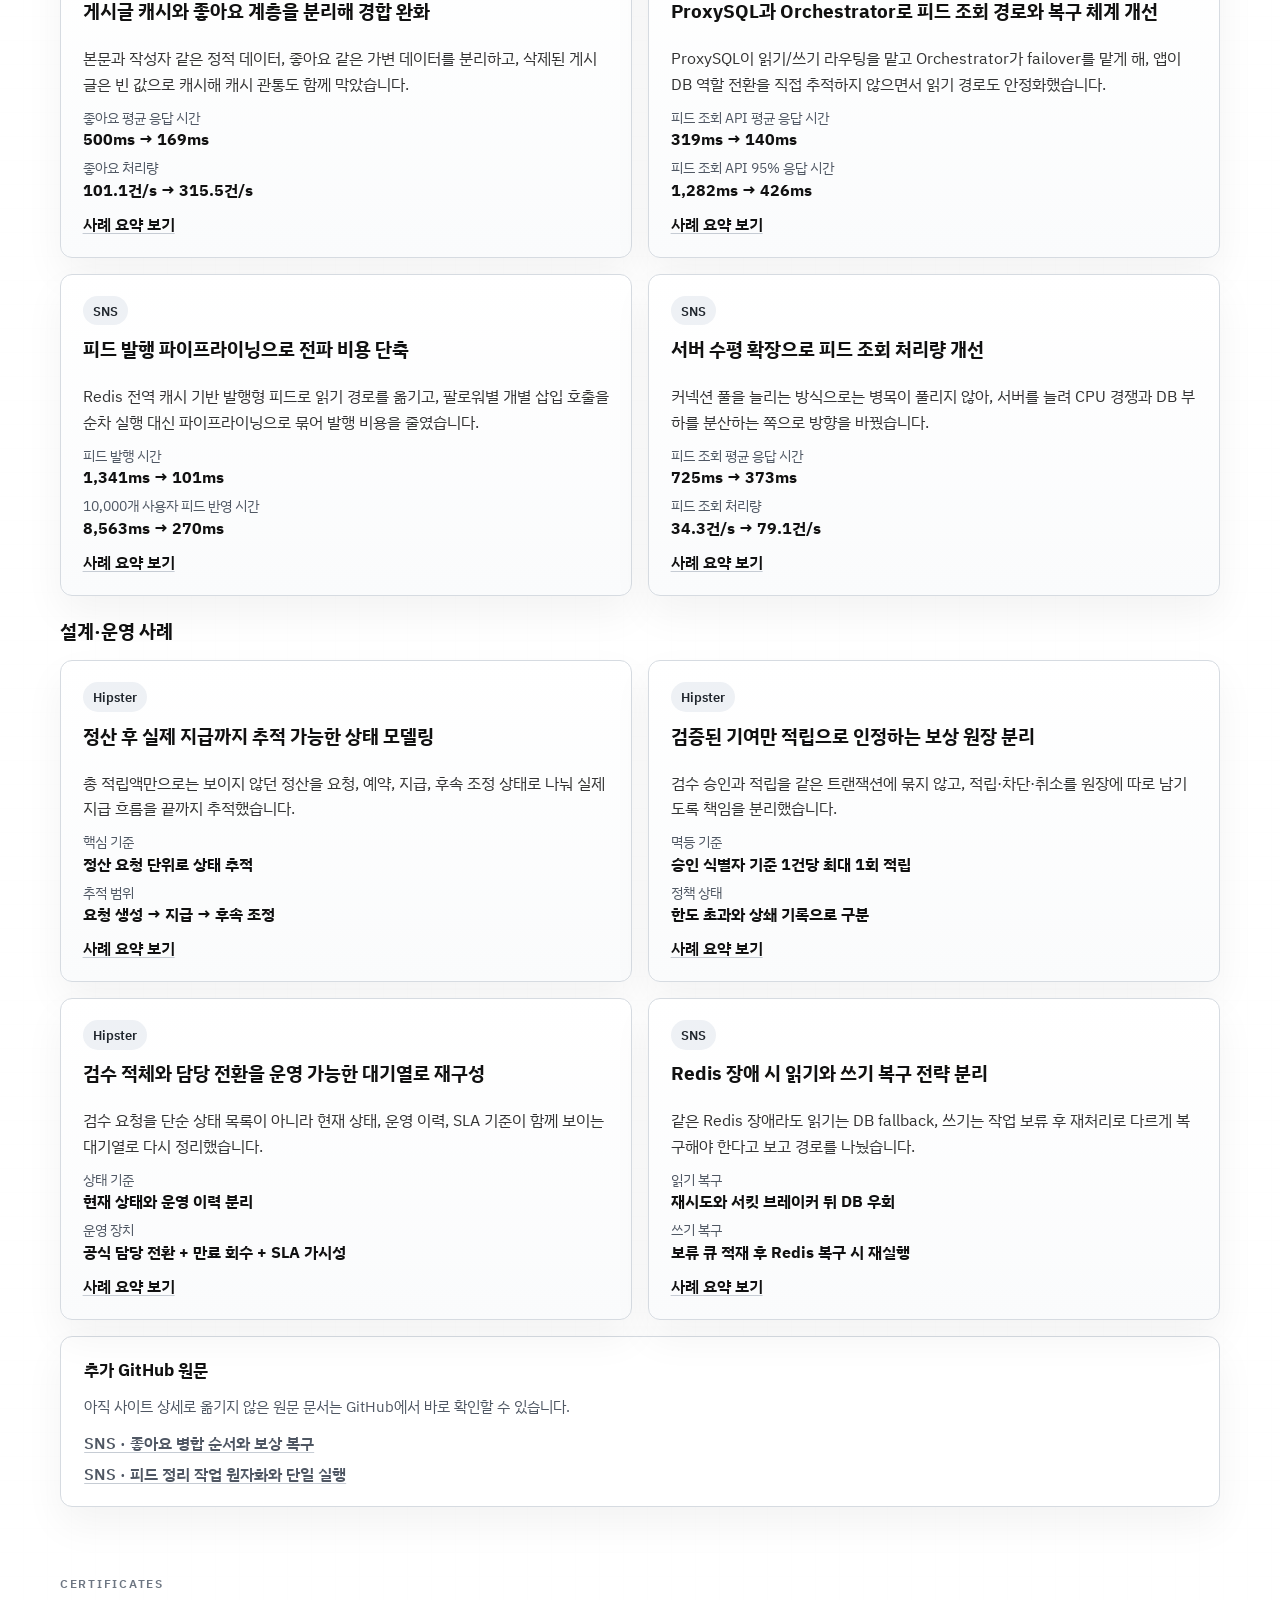
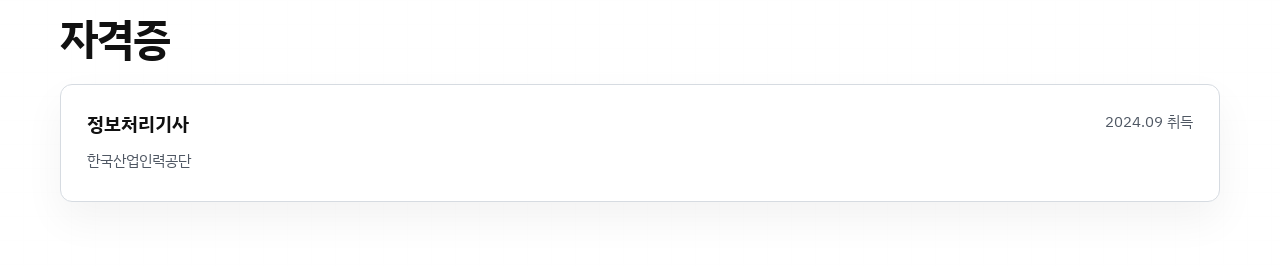
==== commit dede8f54: "feat: 기술 사례 상세 페이지 추가 및 메인 화면 정리" ====
--- a/index.html
+++ b/index.html
@@ -3,15 +3,40 @@
   <head>
     <meta charset="UTF-8" />
     <meta name="viewport" content="width=device-width, initial-scale=1.0" />
-    <title>백엔드 포트폴리오</title>
+    <title>Juhyeong Kang | Backend Developer</title>
     <meta
       name="description"
-      content="정합성, 성능, 배치, 캐시, 정산 모델링을 수치와 문서로 설명하는 백엔드 개발 포트폴리오"
+      content="인증/인가, 정산, 차트, 피드, 배치, 캐시 구조를 다룬 백엔드 개발 포트폴리오"
+    />
+    <link rel="canonical" href="https://kangjoo2002.github.io/" />
+    <meta name="theme-color" content="#111111" />
+    <meta property="og:type" content="website" />
+    <meta property="og:locale" content="ko_KR" />
+    <meta property="og:title" content="Juhyeong Kang | Backend Developer" />
+    <meta
+      property="og:description"
+      content="정합성, 성능, 배치, 캐시 구조를 수치와 사례로 설명하는 백엔드 포트폴리오"
+    />
+    <meta property="og:url" content="https://kangjoo2002.github.io/" />
+    <meta
+      property="og:image"
+      content="https://kangjoo2002.github.io/assets/KakaoTalk_20260409_115208975.jpg"
+    />
+    <meta property="og:image:alt" content="강주형 백엔드 개발 포트폴리오" />
+    <meta name="twitter:card" content="summary_large_image" />
+    <meta name="twitter:title" content="Juhyeong Kang | Backend Developer" />
+    <meta
+      name="twitter:description"
+      content="정합성, 성능, 배치, 캐시 구조를 수치와 사례로 설명하는 백엔드 포트폴리오"
+    />
+    <meta
+      name="twitter:image"
+      content="https://kangjoo2002.github.io/assets/KakaoTalk_20260409_115208975.jpg"
     />
     <link rel="preconnect" href="https://fonts.googleapis.com" />
     <link rel="preconnect" href="https://fonts.gstatic.com" crossorigin />
     <link
-      href="https://fonts.googleapis.com/css2?family=Noto+Sans+KR:wght@400;500;700;800&family=Fraunces:opsz,wght@9..144,600;9..144,700&display=swap"
+      href="https://fonts.googleapis.com/css2?family=IBM+Plex+Mono:wght@400;500;600&family=IBM+Plex+Sans+KR:wght@400;500;600;700&display=swap"
       rel="stylesheet"
     />
     <link rel="stylesheet" href="./styles.css" />
@@ -21,92 +46,111 @@
     <div class="page-shell">
       <header class="topbar">
         <a class="brand" href="#top">
-          <span class="brand-mark">BP</span>
-          <span class="brand-text">Backend Portfolio</span>
+          <span class="brand-text">Juhyeong Kang | Backend Developer</span>
         </a>
         <nav class="nav">
           <a href="#career">경력</a>
           <a href="#projects">프로젝트</a>
           <a href="#cases">기술 사례</a>
-          <a href="#workflow">구성 원칙</a>
-          <a href="#contact">배포</a>
+          <a href="#certificates">자격증</a>
         </nav>
       </header>
 
       <main id="top">
         <section class="hero reveal">
           <div class="hero-copy">
-            <p class="eyebrow">신입 포지션 지원용 백엔드 포트폴리오</p>
-            <h1>문제를 설계 경계로 다시 정의하는 백엔드 개발자</h1>
+            <div class="profile-block">
+              <img
+                class="profile-photo"
+                src="./assets/KakaoTalk_20260409_115208975.jpg"
+                alt="강주형 프로필 사진"
+              />
+              <div class="profile-summary">
+                <p class="profile-name">강주형 Juhyeong Kang</p>
+                <div class="profile-links" aria-label="프로필 링크">
+                  <a class="profile-link" href="mailto:kangjoo.dev@gmail.com" aria-label="이메일 보내기">
+                    <svg viewBox="0 0 24 24" fill="none" stroke="currentColor" stroke-width="1.8" stroke-linecap="round" stroke-linejoin="round" aria-hidden="true">
+                      <path d="M4 6h16v12H4z" />
+                      <path d="m4 7 8 6 8-6" />
+                    </svg>
+                    <span>kangjoo.dev@gmail.com</span>
+                  </a>
+                  <a class="profile-link" href="https://github.com/kangjoo2002" target="_blank" rel="noreferrer" aria-label="GitHub 프로필">
+                    <svg viewBox="0 0 24 24" fill="none" stroke="currentColor" stroke-width="1.8" stroke-linecap="round" stroke-linejoin="round" aria-hidden="true">
+                      <path d="M4 5h16v14H4z" />
+                      <path d="m8 9 3 3-3 3" />
+                      <path d="M13 15h3" />
+                    </svg>
+                    <span>github.com/kangjoo2002</span>
+                  </a>
+                  <a class="profile-link" href="https://durian-1.tistory.com/" target="_blank" rel="noreferrer" aria-label="Tistory 블로그">
+                    <svg viewBox="0 0 24 24" fill="none" stroke="currentColor" stroke-width="1.8" stroke-linecap="round" stroke-linejoin="round" aria-hidden="true">
+                      <path d="M6 3h9l5 5v13H6z" />
+                      <path d="M15 3v5h5" />
+                      <path d="M9 13h6" />
+                      <path d="M9 17h6" />
+                    </svg>
+                    <span>durian-1.tistory.com</span>
+                  </a>
+                </div>
+              </div>
+            </div>
+            <p class="eyebrow">Backend Developer</p>
+            <h1>
+              신뢰할 수 있고<br />
+              유지보수 가능한<br />
+              시스템 구축에 집중하는<br />
+              백엔드 개발자
+            </h1>
             <p class="hero-body">
-              인증/인가와 정산 흐름을 실무에서 다뤘고, 개인 프로젝트에서는 차트, 피드,
-              배치, 캐시, 외부 지급 같은 read-heavy 시스템과 정합성 문제를 직접
-              설계하고 검증했습니다. 단순히 기술을 나열하기보다 왜 그 구조가
-              필요했는지, 어떤 수치로 개선을 확인했는지를 문서와 코드로 설명하는
-              포트폴리오를 지향합니다.
+              금융 플랫폼 실무에서는 인증/인가와 정산 기능을 개발했습니다.
+              개인 프로젝트에서는 차트 공개와 피드 조회처럼 읽기 경로와 상태 일관성이 맞물린
+              문제를 설계하고 검증했습니다. 병목이 드러난 구간은 쿼리나 캐시를 덧붙이기보다
+              경로와 책임을 다시 나누는 방식으로 풀었습니다.
             </p>
-
-            <div class="hero-actions">
-              <a class="button button-primary" href="#projects">대표 프로젝트 보기</a>
-              <a class="button button-secondary" href="https://github.com/kangjoo2002" target="_blank" rel="noreferrer">GitHub</a>
-            </div>
-
-            <ul class="proof-strip">
-              <li>실무 경험 7개월</li>
-              <li>대표 개인 프로젝트 2개</li>
-              <li>기술 문서 중심 포트폴리오</li>
-              <li>로컬/테스트 수치 명시</li>
-            </ul>
-          </div>
-
-          <aside class="hero-panel reveal">
-            <div class="panel-label">핵심 증빙</div>
-            <div class="metric-grid">
-              <article class="metric-card">
-                <span class="metric-value">65,421ms → 178ms</span>
-                <span class="metric-label">Hipster 차트 조회</span>
-              </article>
-              <article class="metric-card">
-                <span class="metric-value">806ms → 20ms</span>
-                <span class="metric-label">평점 집계 조회</span>
-              </article>
-              <article class="metric-card">
-                <span class="metric-value">29s → 45ms</span>
-                <span class="metric-label">SNS 피드 기본 쿼리</span>
-              </article>
-              <article class="metric-card">
-                <span class="metric-value">34.3/s → 79.1/s</span>
-                <span class="metric-label">수평 확장 처리량</span>
-              </article>
-            </div>
-            <p class="panel-note">모든 성능 수치는 문서에 명시한 로컬/테스트 환경 기준입니다.</p>
+          </div>
+
+          <aside class="hero-aside reveal" aria-label="Tech Stack">
+            <p class="hero-aside-kicker">Tech Stack</p>
+            <div class="hero-stack-groups">
+              <section class="hero-stack-group">
+                <h3>Backend</h3>
+                <div class="hero-stack-list">
+                  <span>Java</span>
+                  <span>Spring Boot</span>
+                  <span>NestJS</span>
+                  <span>Express</span>
+                </div>
+              </section>
+
+              <section class="hero-stack-group">
+                <h3>Data</h3>
+                <div class="hero-stack-list">
+                  <span>MySQL</span>
+                  <span>Redis</span>
+                  <span>Elasticsearch</span>
+                  <span>DynamoDB</span>
+                </div>
+              </section>
+
+              <section class="hero-stack-group">
+                <h3>Infra</h3>
+                <div class="hero-stack-list">
+                  <span>RabbitMQ</span>
+                  <span>Docker</span>
+                  <span>AWS</span>
+                </div>
+              </section>
+
+              <section class="hero-stack-group">
+                <h3>Monitoring</h3>
+                <div class="hero-stack-list">
+                  <span>Prometheus</span>
+                  <span>Grafana</span>
+                </div>
+              </section>
+            </div>
           </aside>
-        </section>
-
-        <section class="section intro reveal">
-          <div class="section-heading">
-            <p class="eyebrow">포지셔닝</p>
-            <h2>채용 담당자에게 보여주고 싶은 역량</h2>
-          </div>
-
-          <div class="pillar-grid">
-            <article class="pillar-card">
-              <h3>읽기 성능 최적화</h3>
-              <p>읽기 모델 분리, 인덱스 전략, 캐시 계층, 검색 계층 분리로 병목을 다시 정의합니다.</p>
-            </article>
-            <article class="pillar-card">
-              <h3>정합성과 상태 모델링</h3>
-              <p>차트 공개 버전, 적립 원장, 정산 요청 상태처럼 운영 중 설명 가능한 경계를 우선합니다.</p>
-            </article>
-            <article class="pillar-card">
-              <h3>운영 가능한 배치</h3>
-              <p>배치는 단순히 빠른 실행보다 재시작 가능성, 직접 쓰기 범위 축소, downstream 책임 분리를 먼저 고민합니다.</p>
-            </article>
-            <article class="pillar-card">
-              <h3>문서화와 검증</h3>
-              <p>구조 변경의 이유와 결과를 문서로 남기고, 수치의 조건과 한계를 함께 밝히는 방식으로 포트폴리오를 구성합니다.</p>
-            </article>
-          </div>
         </section>
 
         <section id="career" class="section reveal">
@@ -118,19 +162,21 @@
           <article class="timeline-card">
             <div class="timeline-head">
               <div>
-                <h3>이큐비알홀딩스 서버팀</h3>
-                <p class="timeline-role">인턴/수습 · 백엔드/서버개발</p>
-              </div>
-              <span class="timeline-period">2025.02 ~ 2025.08 · 7개월</span>
+                <h3><a class="inline-link" href="https://eqbr.com/" target="_blank" rel="noreferrer">EQBR Holdings</a> 서버팀</h3>
+                <p class="timeline-role">인턴 · 백엔드/서버개발</p>
+              </div>
+              <span class="timeline-period">2025.03 ~ 2025.08 · 6개월</span>
             </div>
             <p class="timeline-summary">
-              B2B·B2C 금융 플랫폼 웹 서비스의 백엔드 개발 및 운영을 담당했습니다.
-              실무에서는 인증/인가 흐름 연동과 블록체인 기반 PG 정산 기능 설계·구현에 집중했습니다.
+              B2B·B2C 금융 플랫폼 웹 서비스의 백엔드 개발과 운영을 맡았습니다.
+              인증/인가 흐름과 블록체인 기반 PG 정산 기능을 구현하면서, 주체별 접근 흐름과
+              결제-정산 상태를 서비스에서 추적 가능한 구조로 정리했습니다.
             </p>
+            <p class="timeline-stack"><strong>Tech Stack</strong> NestJS, Express, Solidity, MySQL, RabbitMQ, Redis, DynamoDB</p>
             <ul class="bullet-list">
-              <li>JWT 기반 다중 주체 인증 체계와 IAM 권한 구조를 바탕으로 서비스 API 주체별 접근 흐름을 구현했습니다.</li>
-              <li>결제-정산 매핑 구조와 실행 단위/지급 단위 분리로 블록체인 PG 정산 도메인과 스키마를 보완했습니다.</li>
-              <li>정산 요청·완료·실패 상태와 외부 실행 결과를 연결해 수수료 분배, 지급 결과 반영, 정산 상태 추적이 가능한 프로세스를 구성했습니다.</li>
+              <li>JWT 기반 다중 주체 인증 체계와 IAM 권한 구조를 서비스 API 접근 흐름에 맞게 연결했습니다.</li>
+              <li>결제-정산 매핑 구조와 실행 단위/지급 단위 분리로 여러 자산·여러 수취자 지급을 수용하도록 모델을 보완했습니다.</li>
+              <li>정산 요청·완료·실패와 외부 실행 결과를 연결해 후처리, 지급 결과 반영, 상태 추적이 이어지는 프로세스를 구성했습니다.</li>
             </ul>
           </article>
         </section>
@@ -138,72 +184,63 @@
         <section id="projects" class="section reveal">
           <div class="section-heading">
             <p class="eyebrow">Projects</p>
-            <h2>대표 프로젝트</h2>
+            <h2>프로젝트</h2>
           </div>
 
           <div class="project-grid">
             <article class="project-card featured">
               <div class="project-topline">
-                <span class="project-badge">메인 프로젝트</span>
-                <span class="project-meta">개인 프로젝트 · 기간 입력 예정</span>
-              </div>
-              <h3>Hipster</h3>
+                <span class="project-badge subtle">Personal Project</span>
+                <span class="project-meta">음악 레이팅 플랫폼</span>
+              </div>
+              <h3>
+                <a class="project-title-link" href="https://github.com/kangjoo2002/hipster" target="_blank" rel="noreferrer">Hipster</a>
+              </h3>
               <p class="project-summary">
-                사용자 평점 집계, 차트 생성/공개, 검수, 보상, 정산 흐름을 갖춘 음악 레이팅 플랫폼 백엔드입니다.
-                읽기 성능과 공개 정합성이 중요한 영역은 계층을 분리하고, 보상과 정산은 상태를 끝까지 설명할 수 있는 구조로 설계했습니다.
+                평점 원본을 집계 계층과 공개 차트 계층으로 분리하고, 차트를
+                생성·검증·공개·서빙 흐름으로 관리한 음악 레이팅 플랫폼 백엔드입니다.
+                Redis, Elasticsearch, MySQL, 갱신 시각이 같은 공개 기준을 따르도록 차트 공개 경계를 정리했습니다.
               </p>
               <ul class="stack-list">
-                <li>Java 17</li>
+                <li>Java</li>
                 <li>Spring Boot</li>
-                <li>JPA / Querydsl</li>
-                <li>Spring Batch</li>
                 <li>MySQL</li>
                 <li>Redis</li>
                 <li>Elasticsearch</li>
                 <li>RabbitMQ</li>
               </ul>
               <div class="result-grid">
-                <article><strong>65,421ms → 178.37ms</strong><span>500만 건 기준 차트 조회</span></article>
-                <article><strong>11,386ms → 16.73ms</strong><span>반복 요청 적중 경로</span></article>
-                <article><strong>806ms → 20ms</strong><span>평점 집계 조회</span></article>
-                <article><strong>약 87.9분 → 약 23.9분</strong><span>차트 재생성 배치</span></article>
-              </div>
-              <div class="link-row">
-                <a href="https://github.com/kangjoo2002/hipster" target="_blank" rel="noreferrer">레포지토리</a>
-                <a href="https://github.com/kangjoo2002/hipster/blob/main/README.md" target="_blank" rel="noreferrer">프로젝트 개요</a>
-                <a href="https://github.com/kangjoo2002/hipster/blob/main/portfolio/chart-serving.md" target="_blank" rel="noreferrer">차트 서빙 문서</a>
-                <a href="https://github.com/kangjoo2002/hipster/blob/main/portfolio/chart-pipeline.md" target="_blank" rel="noreferrer">공개 파이프라인 문서</a>
+                <article><strong>65,421ms → 178.37ms</strong><span>차트 장르 필터 응답 시간</span></article>
+                <article><strong>11,386ms → 16.73ms</strong><span>차트 반복 요청 응답 시간</span></article>
+                <article><strong>약 87.9분 → 약 23.9분</strong><span>차트 재생성 배치 시간</span></article>
               </div>
             </article>
 
             <article class="project-card">
               <div class="project-topline">
-                <span class="project-badge subtle">서브 프로젝트</span>
-                <span class="project-meta">개인 프로젝트 · 기간 입력 예정</span>
-              </div>
-              <h3>SNS 프로젝트</h3>
+                <span class="project-badge subtle">Personal Project</span>
+                <span class="project-meta">SNS 서비스 백엔드</span>
+              </div>
+              <h3>
+                <a class="project-title-link" href="https://github.com/kangjoo2002/sns" target="_blank" rel="noreferrer">SNS</a>
+              </h3>
               <p class="project-summary">
-                피드 조회, 분산 캐시, fan-out, 좋아요 병합, 읽기/쓰기 분리와 복제 장애 대응을 실험한 SNS 백엔드 프로젝트입니다.
-                단일 기능 구현보다 읽기 비용을 어디에 둘 것인지, 분산 환경에서 기준점을 어떻게 유지할지에 집중했습니다.
+                피드 읽기 경로와 운영 계층을 분리해 조회 병목과 장애 복구를 검증한 SNS 서비스 백엔드입니다.
+                중간 피드 테이블 없이 조회 경로를 줄이고, 읽기/쓰기 전환과 장애 대응 책임을
+                애플리케이션 밖으로 분리했습니다.
               </p>
               <ul class="stack-list">
-                <li>Java / Spring</li>
-                <li>JPA / Hibernate</li>
+                <li>Java</li>
+                <li>Spring Boot</li>
                 <li>MySQL</li>
                 <li>Redis</li>
                 <li>Docker</li>
-                <li>JMeter</li>
-                <li>AWS EC2 / ELB</li>
+                <li>AWS</li>
               </ul>
               <div class="result-grid">
-                <article><strong>29s → 45ms</strong><span>피드 기본 쿼리</span></article>
-                <article><strong>7236 → 1091</strong><span>정렬 대상 row_size</span></article>
-                <article><strong>83,968 → 12,089</strong><span>정렬 메모리 peak</span></article>
-                <article><strong>34.3/s → 79.1/s</strong><span>API 서버 수평 확장 처리량</span></article>
-              </div>
-              <div class="link-row">
-                <span class="link-disabled">SNS 레포 URL 연결 예정</span>
-                <a href="#cases">기술 사례 요약 보기</a>
+                <article><strong>29,000ms → 45ms</strong><span>피드 기본 조회 응답 시간</span></article>
+                <article><strong>319ms → 140ms</strong><span>피드 API 평균 응답 시간</span></article>
+                <article><strong>34.3건/s → 79.1건/s</strong><span>피드 조회 처리량</span></article>
               </div>
             </article>
           </div>
@@ -211,156 +248,213 @@
 
         <section id="cases" class="section reveal">
           <div class="section-heading">
-            <p class="eyebrow">Engineering Cases</p>
-            <h2>기술 사례</h2>
-          </div>
-
-          <div class="filter-bar" role="tablist" aria-label="기술 사례 필터">
-            <button class="filter-button is-active" data-filter="all" type="button">전체</button>
-            <button class="filter-button" data-filter="performance" type="button">성능</button>
-            <button class="filter-button" data-filter="consistency" type="button">정합성</button>
-            <button class="filter-button" data-filter="batch" type="button">배치</button>
-            <button class="filter-button" data-filter="cache" type="button">캐시</button>
-            <button class="filter-button" data-filter="settlement" type="button">정산</button>
-          </div>
-
-          <div class="case-grid">
-            <article class="case-card" data-tags="performance batch">
-              <div class="case-chip-row"><span>Hipster</span><span>배치</span></div>
-              <h3>유저 신뢰도 계층 분리</h3>
-              <p>유저 가중치 변경이 과거 평점 row 재기록으로 번지는 구조를 끊고, 전용 배치로 범위를 축소했습니다.</p>
-              <dl class="case-stats">
-                <div><dt>배치 시간</dt><dd>921,000ms → 359,200ms</dd></div>
-                <div><dt>헤비 유저 계산</dt><dd>10,420ms → 1,138ms</dd></div>
-              </dl>
-              <a href="https://github.com/kangjoo2002/hipster/blob/main/portfolio/user-credibility-batch.md" target="_blank" rel="noreferrer">문서 보기</a>
-            </article>
-
-            <article class="case-card" data-tags="performance consistency">
-              <div class="case-chip-row"><span>Hipster</span><span>집계</span></div>
-              <h3>평점 집계 계층과 결과적 일관성</h3>
-              <p>원본 `ratings`에 몰린 조회 책임과 가중치 반영 책임을 분리하고, 릴리즈 단위 집계 계층을 세웠습니다.</p>
-              <dl class="case-stats">
-                <div><dt>조회 응답</dt><dd>806ms → 20ms</dd></div>
-                <div><dt>동시 100건 등록</dt><dd>126ms → 12.95ms</dd></div>
-              </dl>
-              <a href="https://github.com/kangjoo2002/hipster/blob/main/portfolio/rating-aggregation.md" target="_blank" rel="noreferrer">문서 보기</a>
-            </article>
-
-            <article class="case-card" data-tags="performance cache">
-              <div class="case-chip-row"><span>Hipster</span><span>서빙</span></div>
-              <h3>차트 읽기 모델과 캐시 계층 분리</h3>
-              <p>정규화 JOIN 기반 차트 조회를 읽기 전용 projection, Redis, Elasticsearch, 메타데이터 캐시 구조로 발전시켰습니다.</p>
-              <dl class="case-stats">
-                <div><dt>차트 조회</dt><dd>65,442ms → 12,069ms</dd></div>
-                <div><dt>Redis hit</dt><dd>수 초대 miss → 16~23ms</dd></div>
-              </dl>
-              <a href="https://github.com/kangjoo2002/hipster/blob/main/portfolio/chart-serving.md" target="_blank" rel="noreferrer">문서 보기</a>
-            </article>
-
-            <article class="case-card" data-tags="consistency batch">
-              <div class="case-chip-row"><span>Hipster</span><span>공개 정합성</span></div>
-              <h3>차트 공개 파이프라인 분리</h3>
-              <p>`generate → validate → publish → serve` 단계로 분리해 저장소와 API 응답이 같은 공개 버전을 따르도록 만들었습니다.</p>
-              <dl class="case-stats">
-                <div><dt>공개 후 가시화</dt><dd>publishedAt과 apiVisibleAt 차이 296.03ms</dd></div>
-                <div><dt>핵심 효과</dt><dd>부분 공개 불일치 제거</dd></div>
-              </dl>
-              <a href="https://github.com/kangjoo2002/hipster/blob/main/portfolio/chart-pipeline.md" target="_blank" rel="noreferrer">문서 보기</a>
-            </article>
-
-            <article class="case-card" data-tags="performance cache">
-              <div class="case-chip-row"><span>SNS</span><span>피드</span></div>
-              <h3>피드 읽기 경로 재설계</h3>
-              <p>피드 전용 중간 테이블 없이 인덱스, 배치 조회, 반정규화로 읽기 핫패스를 정리했습니다.</p>
-              <dl class="case-stats">
-                <div><dt>기본 쿼리</dt><dd>29s → 0.045s</dd></div>
-                <div><dt>정렬 메모리</dt><dd>83,968 → 12,089</dd></div>
-              </dl>
-              <span class="link-disabled">레포 연결 후 문서 링크 추가</span>
-            </article>
-
-            <article class="case-card" data-tags="performance">
-              <div class="case-chip-row"><span>SNS</span><span>확장</span></div>
-              <h3>커넥션 풀보다 수평 확장</h3>
-              <p>커넥션 풀 확대가 CPU 경쟁과 컨텍스트 스위칭을 악화시킬 수 있음을 확인하고, 수평 확장으로 방향을 바꿨습니다.</p>
-              <dl class="case-stats">
-                <div><dt>평균 응답 시간</dt><dd>725ms → 373ms</dd></div>
-                <div><dt>처리량</dt><dd>34.3/s → 79.1/s</dd></div>
-              </dl>
-              <span class="link-disabled">레포 연결 후 문서 링크 추가</span>
-            </article>
-
-            <article class="case-card" data-tags="cache consistency settlement">
-              <div class="case-chip-row"><span>Hipster / 실무</span><span>정산</span></div>
-              <h3>외부 지급을 설명 가능한 상태로 모델링</h3>
-              <p>총 적립 잔액과 정산 가능 금액을 분리하고, 요청·예약·미확정·조정 기록으로 외부 지급 결과를 끝까지 추적 가능한 상태 모델로 정리했습니다.</p>
-              <dl class="case-stats">
-                <div><dt>주요 포인트</dt><dd>열린 요청 중복 차단, 미확정 상태 유지, 후속 조정 기록</dd></div>
-                <div><dt>검증 예시</dt><dd>총 적립 1,000 / 예약 300 / 조정 100 → 가능 금액 600</dd></div>
-              </dl>
-              <a href="https://github.com/kangjoo2002/hipster/blob/main/portfolio/settlement-pay-and-reconcile.md" target="_blank" rel="noreferrer">문서 보기</a>
-            </article>
-          </div>
+            <p class="eyebrow">Cases</p>
+            <h2>기술 사례</h2>  
+          </div>
+          <div class="filter-stack">
+            <div class="filter-group" role="group" aria-label="프로젝트 필터">
+              <button class="filter-button is-active" data-filter-group="project" data-filter-value="all" type="button" aria-pressed="true">전체</button>
+              <button class="filter-button" data-filter-group="project" data-filter-value="hipster" type="button" aria-pressed="false">Hipster</button>
+              <button class="filter-button" data-filter-group="project" data-filter-value="sns" type="button" aria-pressed="false">SNS</button>
+            </div>
+          </div>
+
+          <div class="case-subsection" data-case-group>
+            <div class="case-subsection-head">
+              <h3>대표 성과 사례</h3>
+            </div>
+            <div class="case-grid">
+              <article class="case-card" data-tags="hipster performance consistency cache">
+                <div class="case-chip-row"><span>Hipster</span></div>
+                <h3>차트 공개 기준이 저장소마다 달라지던 문제 해결</h3>
+                <p>차트 생성과 공개를 분리하고, Redis, Elasticsearch, MySQL, 갱신 시각이 같은 공개 버전을 가리키도록 정리했습니다.</p>
+                <dl class="case-stats">
+                  <div><dt>차트 공개 기준</dt><dd>공개 버전 한 기준으로 관리</dd></div>
+                  <div><dt>차트 공개 기준 적용 범위</dt><dd>캐시, 검색 인덱스, 갱신 시각이 같은 결과를 따르도록 정리</dd></div>
+                </dl>
+                <a href="./case.html?case=chart-pipeline">사례 요약 보기</a>
+              </article>
+
+              <article class="case-card" data-tags="hipster performance cache">
+                <div class="case-chip-row"><span>Hipster</span></div>
+                <h3>차트 API 병목을 검색 경로와 메타데이터 경로로 분리</h3>
+                <p>차트 조회를 읽기 전용 조회 테이블, 검색, 캐시, 메타데이터 경로로 나눠 검색 병목과 공통 메타데이터 병목을 따로 처리했습니다.</p>
+                <dl class="case-stats">
+                  <div><dt>차트 장르 필터 응답 시간</dt><dd>65,421ms → 178.37ms</dd></div>
+                  <div><dt>차트 갱신 시각 응답 시간</dt><dd>4,732ms → 1.00ms</dd></div>
+                </dl>
+                <a href="./case.html?case=chart-serving">사례 요약 보기</a>
+              </article>
+
+              <article class="case-card" data-tags="hipster performance batch">
+                <div class="case-chip-row"><span>Hipster</span></div>
+                <h3>차트 재생성 배치 시간이 길던 문제 해결</h3>
+                <p>배치 내부 조립 단계, 쓰기 방식, ES 재색인 단계를 나눠 병목을 분해하고, JDBC 집계 쿼리와 임시 적재 경로로 재생성 비용을 줄였습니다.</p>
+                <dl class="case-stats">
+                  <div><dt>차트 재생성 배치 시간</dt><dd>약 87.9분 → 약 23.9분</dd></div>
+                  <div><dt>ES 재색인 총 시간</dt><dd>7,455.67ms → 953.67ms</dd></div>
+                </dl>
+                <a href="./case.html?case=chart-batch-performance">사례 요약 보기</a>
+              </article>
+
+              <article class="case-card" data-tags="hipster performance consistency">
+                <div class="case-chip-row"><span>Hipster</span></div>
+                <h3>원본 평점 테이블에 몰린 조회·갱신 부담 분리</h3>
+                <p>원본 평점 테이블에 몰린 조회 책임과 쓰기 책임을 분리하고, 릴리즈 단위 집계 계층을 세워 조회와 차트의 기준 데이터를 분리했습니다.</p>
+                <dl class="case-stats">
+                  <div><dt>평점 집계 조회 응답 시간</dt><dd>806ms → 20ms</dd></div>
+                  <div><dt>평점 동시 등록 평균 응답 시간</dt><dd>126ms → 12.95ms</dd></div>
+                </dl>
+                <a href="./case.html?case=rating-aggregation">사례 요약 보기</a>
+              </article>
+
+              <article class="case-card" data-tags="hipster batch consistency">
+                <div class="case-chip-row"><span>Hipster</span></div>
+                <h3>유저 가중치 변경 시 대량 갱신이 번지던 문제 해결</h3>
+                <p>가중치 배치가 느린 문제로 보였던 것을 원본 평점 계층의 대량 갱신 문제로 다시 정의하고, 직접 쓰기 범위를 줄였습니다.</p>
+                <dl class="case-stats">
+                  <div><dt>유저 가중치 배치 시간</dt><dd>921,000ms → 359,200ms</dd></div>
+                  <div><dt>유저 통계 계산 시간</dt><dd>10,420ms → 1,138ms</dd></div>
+                </dl>
+                <a href="./case.html?case=user-credibility-batch">사례 요약 보기</a>
+              </article>
+
+              <article class="case-card" data-tags="sns performance cache">
+                <div class="case-chip-row"><span>SNS</span></div>
+                <h3>29초 걸리던 피드 조회를 중간 테이블 없이 개선</h3>
+                <p>피드 전용 저장소를 바로 두지 않고 인덱스 정비, 개수 계산 없는 페이지 조회, 배치 조회, 반정규화로 먼저 읽기 경로를 줄였습니다.</p>
+                <dl class="case-stats">
+                  <div><dt>피드 기본 조회 응답 시간</dt><dd>29,000ms → 45ms</dd></div>
+                  <div><dt>피드 정렬 대상 row 수</dt><dd>7,236 → 1,091</dd></div>
+                </dl>
+                <a href="./case.html?case=feed-read-path-index-batch-denormalization">사례 요약 보기</a>
+              </article>
+
+              <article class="case-card" data-tags="sns cache consistency">
+                <div class="case-chip-row"><span>SNS</span></div>
+                <h3>게시글 캐시와 좋아요 계층을 분리해 경합 완화</h3>
+                <p>본문과 작성자 같은 정적 데이터, 좋아요 같은 가변 데이터를 분리하고, 삭제된 게시글은 빈 값으로 캐시해 캐시 관통도 함께 막았습니다.</p>
+                <dl class="case-stats">
+                  <div><dt>좋아요 평균 응답 시간</dt><dd>500ms → 169ms</dd></div>
+                  <div><dt>좋아요 처리량</dt><dd>101.1건/s → 315.5건/s</dd></div>
+                </dl>
+                <a href="./case.html?case=separate-feed-cache-and-post-interactions">사례 요약 보기</a>
+              </article>
+
+              <article class="case-card" data-tags="sns performance consistency">
+                <div class="case-chip-row"><span>SNS</span></div>
+                <h3>ProxySQL과 Orchestrator로 피드 조회 경로와 복구 체계 개선</h3>
+                <p>ProxySQL이 읽기/쓰기 라우팅을 맡고 Orchestrator가 failover를 맡게 해, 앱이 DB 역할 전환을 직접 추적하지 않으면서 읽기 경로도 안정화했습니다.</p>
+                <dl class="case-stats">
+                  <div><dt>피드 조회 API 평균 응답 시간</dt><dd>319ms → 140ms</dd></div>
+                  <div><dt>피드 조회 API 95% 응답 시간</dt><dd>1,282ms → 426ms</dd></div>
+                </dl>
+                <a href="./case.html?case=replication-proxy-failover">사례 요약 보기</a>
+              </article>
+
+              <article class="case-card" data-tags="sns cache performance">
+                <div class="case-chip-row"><span>SNS</span></div>
+                <h3>피드 발행 파이프라이닝으로 전파 비용 단축</h3>
+                <p>Redis 전역 캐시 기반 발행형 피드로 읽기 경로를 옮기고, 팔로워별 개별 삽입 호출을 순차 실행 대신 파이프라이닝으로 묶어 발행 비용을 줄였습니다.</p>
+                <dl class="case-stats">
+                  <div><dt>피드 발행 시간</dt><dd>1,341ms → 101ms</dd></div>
+                  <div><dt>10,000개 사용자 피드 반영 시간</dt><dd>8,563ms → 270ms</dd></div>
+                </dl>
+                <a href="./case.html?case=redis-feed-lifecycle-and-fanout">사례 요약 보기</a>
+              </article>
+
+              <article class="case-card" data-tags="sns performance">
+                <div class="case-chip-row"><span>SNS</span></div>
+                <h3>서버 수평 확장으로 피드 조회 처리량 개선</h3>
+                <p>커넥션 풀을 늘리는 방식으로는 병목이 풀리지 않아, 서버를 늘려 CPU 경쟁과 DB 부하를 분산하는 쪽으로 방향을 바꿨습니다.</p>
+                <dl class="case-stats">
+                  <div><dt>피드 조회 평균 응답 시간</dt><dd>725ms → 373ms</dd></div>
+                  <div><dt>피드 조회 처리량</dt><dd>34.3건/s → 79.1건/s</dd></div>
+                </dl>
+                <a href="./case.html?case=scale-out-over-connection-pool">사례 요약 보기</a>
+              </article>
+            </div>
+          </div>
+
+          <div class="case-subsection" data-case-group>
+            <div class="case-subsection-head">
+              <h3>설계·운영 사례</h3>
+            </div>
+            <div class="case-grid">
+              <article class="case-card" data-tags="hipster design operations">
+                <div class="case-chip-row"><span>Hipster</span></div>
+                <h3>정산 후 실제 지급까지 추적 가능한 상태 모델링</h3>
+                <p>총 적립액만으로는 보이지 않던 정산을 요청, 예약, 지급, 후속 조정 상태로 나눠 실제 지급 흐름을 끝까지 추적했습니다.</p>
+                <dl class="case-stats">
+                  <div><dt>핵심 기준</dt><dd>정산 요청 단위로 상태 추적</dd></div>
+                  <div><dt>추적 범위</dt><dd>요청 생성 → 지급 → 후속 조정</dd></div>
+                </dl>
+                <a href="./case.html?case=settlement-pay-and-reconcile">사례 요약 보기</a>
+              </article>
+
+              <article class="case-card" data-tags="hipster design operations">
+                <div class="case-chip-row"><span>Hipster</span></div>
+                <h3>검증된 기여만 적립으로 인정하는 보상 원장 분리</h3>
+                <p>검수 승인과 적립을 같은 트랜잭션에 묶지 않고, 적립·차단·취소를 원장에 따로 남기도록 책임을 분리했습니다.</p>
+                <dl class="case-stats">
+                  <div><dt>멱등 기준</dt><dd>승인 식별자 기준 1건당 최대 1회 적립</dd></div>
+                  <div><dt>정책 상태</dt><dd>한도 초과와 상쇄 기록으로 구분</dd></div>
+                </dl>
+                <a href="./case.html?case=reward-ledger">사례 요약 보기</a>
+              </article>
+
+              <article class="case-card" data-tags="hipster design operations">
+                <div class="case-chip-row"><span>Hipster</span></div>
+                <h3>검수 적체와 담당 전환을 운영 가능한 대기열로 재구성</h3>
+                <p>검수 요청을 단순 상태 목록이 아니라 현재 상태, 운영 이력, SLA 기준이 함께 보이는 대기열로 다시 정리했습니다.</p>
+                <dl class="case-stats">
+                  <div><dt>상태 기준</dt><dd>현재 상태와 운영 이력 분리</dd></div>
+                  <div><dt>운영 장치</dt><dd>공식 담당 전환 + 만료 회수 + SLA 가시성</dd></div>
+                </dl>
+                <a href="./case.html?case=moderation-queue">사례 요약 보기</a>
+              </article>
+
+              <article class="case-card" data-tags="sns design operations">
+                <div class="case-chip-row"><span>SNS</span></div>
+                <h3>Redis 장애 시 읽기와 쓰기 복구 전략 분리</h3>
+                <p>같은 Redis 장애라도 읽기는 DB fallback, 쓰기는 작업 보류 후 재처리로 다르게 복구해야 한다고 보고 경로를 나눴습니다.</p>
+                <dl class="case-stats">
+                  <div><dt>읽기 복구</dt><dd>재시도와 서킷 브레이커 뒤 DB 우회</dd></div>
+                  <div><dt>쓰기 복구</dt><dd>보류 큐 적재 후 Redis 복구 시 재실행</dd></div>
+                </dl>
+                <a href="./case.html?case=redis-read-write-recovery-strategy-split">사례 요약 보기</a>
+              </article>
+            </div>
+          </div>
+
+          <article class="case-archive">
+            <h3>추가 GitHub 원문</h3>
+            <p class="archive-note">아직 사이트 상세로 옮기지 않은 원문 문서는 GitHub에서 바로 확인할 수 있습니다.</p>
+            <div class="archive-links">
+              <a class="archive-link" data-tags="sns" href="https://github.com/kangjoo2002/sns/blob/main/portfolio/delete-first-like-merge-with-compensation.md" target="_blank" rel="noreferrer">SNS · 좋아요 병합 순서와 보상 복구</a>
+              <a class="archive-link" data-tags="sns" href="https://github.com/kangjoo2002/sns/blob/main/portfolio/feed-cleanup-atomic-and-single-run.md" target="_blank" rel="noreferrer">SNS · 피드 정리 작업 원자화와 단일 실행</a>
+            </div>
+          </article>
         </section>
 
-        <section id="workflow" class="section reveal">
+        <section id="certificates" class="section reveal">
           <div class="section-heading">
-            <p class="eyebrow">Workflow</p>
-            <h2>이 포트폴리오의 구성 원칙</h2>
-          </div>
-
-          <div class="workflow-grid">
-            <article class="workflow-card"><span class="workflow-step">01</span><h3>포지션을 먼저 정합니다</h3><p>신입 지원이지만 실제 인상은 “실무 감각이 있는 백엔드 주니어”로 남도록 경력과 개인 프로젝트를 함께 엮습니다.</p></article>
-            <article class="workflow-card"><span class="workflow-step">02</span><h3>기능보다 문제를 고릅니다</h3><p>기술 이름이나 CRUD보다 병목, 정합성, 운영 경계, 상태 모델링이 드러나는 사례를 대표 카드로 올립니다.</p></article>
-            <article class="workflow-card"><span class="workflow-step">03</span><h3>문서와 수치를 연결합니다</h3><p>모든 성과는 측정 조건과 한계를 함께 적고, 가능한 경우 문서 또는 코드로 바로 이어지게 구성합니다.</p></article>
-            <article class="workflow-card"><span class="workflow-step">04</span><h3>읽기 순서를 설계합니다</h3><p>30초 안에 요약을 읽고, 3분 안에 대표 프로젝트를 파악하고, 관심 있으면 기술 문서까지 내려갈 수 있게 계층을 나눕니다.</p></article>
-          </div>
-
-          <div class="principles-panel">
-            <h3>페이지 안에서 유지한 기준</h3>
-            <ul class="bullet-list">
-              <li>기술 스택 나열보다 구조 변경의 이유와 결과를 먼저 보이게 했습니다.</li>
-              <li>스타트업 지원을 고려해 빠르게 검증하고 설명 가능한 엔지니어링 감각을 강조했습니다.</li>
-              <li>과장된 운영 수치 대신 로컬/테스트 기준을 명시해 신뢰도를 지키도록 구성했습니다.</li>
-              <li>한 프로젝트 안에서도 읽기 성능, 정합성, 배치, 상태 모델링을 분리해 보이도록 카드화했습니다.</li>
-            </ul>
-          </div>
-        </section>
-
-        <section id="contact" class="section reveal">
-          <div class="section-heading">
-            <p class="eyebrow">Deploy</p>
-            <h2>배포 전 마지막 체크</h2>
-          </div>
-
-          <div class="contact-grid">
-            <article class="contact-card">
-              <h3>바로 교체할 값</h3>
-              <ul class="bullet-list">
-                <li>실명 또는 노출할 이름</li>
-                <li>이메일 주소</li>
-                <li>블로그 URL</li>
-                <li>SNS 프로젝트 레포 URL</li>
-                <li>각 프로젝트 실제 진행 기간</li>
-              </ul>
-            </article>
-
-            <article class="contact-card">
-              <h3>무료 배포 방식</h3>
-              <p>
-                이 사이트는 정적 파일만 사용하므로 GitHub Pages에 무료로 배포할 수 있습니다.
-                레포 이름을 <code>kangjoo2002.github.io</code>로 만들면 프로젝트 경로 없이 바로 사용자 도메인으로 열립니다.
-              </p>
-              <a class="button button-primary" href="https://github.com/kangjoo2002" target="_blank" rel="noreferrer">GitHub 프로필</a>
-            </article>
-          </div>
+            <p class="eyebrow">Certificates</p>
+            <h2>자격증</h2>
+          </div>
+
+          <article class="timeline-card">
+            <div class="timeline-head">
+              <div>
+                <h3>정보처리기사</h3>
+                <p class="timeline-role">한국산업인력공단</p>
+              </div>
+              <span class="timeline-period">2024.09 취득</span>
+            </div>
+          </article>
         </section>
       </main>
 
-      <footer class="footer">
-        <p>Built for GitHub Pages. 일부 연락처와 SNS 링크는 배포 전에 교체가 필요합니다.</p>
-      </footer>
     </div>
   </body>
 </html>
--- a/styles.css
+++ b/styles.css
@@ -1,17 +1,20 @@
 :root {
-  --bg: #f4efe5;
-  --paper: rgba(255, 251, 245, 0.78);
-  --line: rgba(49, 38, 24, 0.14);
-  --ink: #1f1b17;
-  --ink-soft: #5b5248;
-  --accent: #b34a2e;
-  --accent-deep: #6f2817;
-  --mint: #205f5c;
-  --shadow: 0 24px 60px rgba(44, 33, 18, 0.1);
-  --radius-xl: 30px;
-  --radius-lg: 22px;
-  --radius-md: 16px;
-  --max-width: 1180px;
+  --bg: #f4f5f7;
+  --bg-strong: #eceef1;
+  --paper: #ffffff;
+  --paper-soft: #f8f9fb;
+  --line: #d6dbe1;
+  --line-strong: #111111;
+  --ink: #111111;
+  --ink-soft: #4f5763;
+  --ink-muted: #6d7682;
+  --accent: #111111;
+  --accent-soft: #eef1f5;
+  --shadow: 0 18px 40px rgba(17, 17, 17, 0.05);
+  --radius-xl: 14px;
+  --radius-lg: 12px;
+  --radius-md: 10px;
+  --max-width: 1200px;
 }
 
 * {
@@ -24,12 +27,13 @@
 
 body {
   margin: 0;
-  font-family: "Noto Sans KR", "Malgun Gothic", sans-serif;
+  font-family: "IBM Plex Sans KR", "Noto Sans KR", "Malgun Gothic", sans-serif;
   color: var(--ink);
   background:
-    radial-gradient(circle at top left, rgba(179, 74, 46, 0.18), transparent 32%),
-    radial-gradient(circle at 85% 12%, rgba(32, 95, 92, 0.18), transparent 24%),
-    linear-gradient(180deg, #f7f1e8 0%, #f4efe5 56%, #efe7da 100%);
+    linear-gradient(180deg, rgba(255, 255, 255, 0.92), rgba(255, 255, 255, 0.92)),
+    linear-gradient(90deg, transparent 0, transparent calc(100% - 1px), rgba(17, 17, 17, 0.035) calc(100% - 1px)),
+    linear-gradient(0deg, transparent 0, transparent calc(100% - 1px), rgba(17, 17, 17, 0.035) calc(100% - 1px));
+  background-size: auto, 24px 24px, 24px 24px;
 }
 
 a {
@@ -41,11 +45,17 @@
   font: inherit;
 }
 
+a:focus-visible,
+button:focus-visible {
+  outline: 2px solid #111111;
+  outline-offset: 3px;
+}
+
 code {
-  font-family: "SFMono-Regular", Consolas, monospace;
+  font-family: "IBM Plex Mono", "SFMono-Regular", Consolas, monospace;
   padding: 0.1rem 0.35rem;
-  border-radius: 8px;
-  background: rgba(32, 27, 21, 0.08);
+  border-radius: 6px;
+  background: #eef2f6;
 }
 
 .page-shell {
@@ -62,53 +72,53 @@
   gap: 1rem;
   max-width: var(--max-width);
   margin: 0 auto;
-  padding: 1.15rem 1.25rem;
-  backdrop-filter: blur(16px);
+  padding: 1rem 1.25rem;
+  background: rgba(244, 245, 247, 0.94);
+  border-bottom: 1px solid rgba(17, 17, 17, 0.08);
 }
 
 .brand {
   display: inline-flex;
   align-items: center;
-  gap: 0.8rem;
-  font-weight: 700;
-}
-
-.brand-mark {
-  display: inline-flex;
-  align-items: center;
-  justify-content: center;
-  width: 2.5rem;
-  height: 2.5rem;
-  border-radius: 50%;
-  background: linear-gradient(135deg, var(--accent), var(--accent-deep));
-  color: #fff9f3;
-  font-size: 0.9rem;
-  letter-spacing: 0.06em;
+  gap: 0;
+  font-weight: 600;
 }
 
 .brand-text {
   color: var(--ink);
-  font-size: 0.95rem;
+  font-size: 0.98rem;
+  letter-spacing: -0.02em;
 }
 
 .nav {
   display: flex;
   flex-wrap: wrap;
-  gap: 1rem;
-  padding: 0.4rem 0.75rem;
-  border: 1px solid var(--line);
-  border-radius: 999px;
-  background: rgba(255, 249, 241, 0.72);
+  gap: 1.15rem;
+  padding: 0;
+  border: 0;
+  border-radius: 0;
+  background: transparent;
 }
 
 .nav a {
-  color: var(--ink-soft);
-  font-size: 0.95rem;
+  position: relative;
+  color: var(--ink-muted);
+  font-size: 0.92rem;
   font-weight: 600;
 }
 
 .nav a.is-active {
-  color: var(--accent-deep);
+  color: var(--ink);
+}
+
+.nav a.is-active::after {
+  content: "";
+  position: absolute;
+  left: 0;
+  right: 0;
+  bottom: -0.5rem;
+  height: 2px;
+  background: var(--line-strong);
 }
 
 main,
@@ -120,14 +130,14 @@
 
 .hero {
   display: grid;
-  grid-template-columns: minmax(0, 1.35fr) minmax(320px, 0.9fr);
-  gap: 1.5rem;
+  grid-template-columns: minmax(0, 1.55fr) minmax(280px, 0.85fr);
+  gap: 1rem;
   align-items: stretch;
-  padding: 3.5rem 0 2.2rem;
+  padding: 2.4rem 0 1.55rem;
 }
 
 .hero-copy,
-.hero-panel,
+.hero-aside,
 .timeline-card,
 .project-card,
 .case-card,
@@ -137,64 +147,140 @@
 .pillar-card {
   border: 1px solid var(--line);
   background: var(--paper);
+  box-shadow: var(--shadow);
   backdrop-filter: blur(12px);
-  box-shadow: var(--shadow);
 }
 
 .hero-copy {
-  padding: 2.4rem;
+  width: 100%;
+  height: 100%;
+  padding: 2.2rem 2.2rem 1.65rem;
   border-radius: var(--radius-xl);
-  background:
-    linear-gradient(140deg, rgba(255, 249, 241, 0.94), rgba(243, 232, 216, 0.78)),
-    var(--paper);
+  background: linear-gradient(180deg, #ffffff 0%, #fafbfc 100%);
+}
+
+.profile-block {
+  display: flex;
+  gap: 1.15rem;
+  align-items: flex-start;
+  margin-bottom: 1.1rem;
+  padding-bottom: 1.1rem;
+  border-bottom: 1px solid var(--line);
+}
+
+.profile-photo {
+  flex: none;
+  width: 112px;
+  height: 112px;
+  border-radius: 50%;
+  object-fit: cover;
+  object-position: center 22%;
+  border: 1px solid var(--line);
+  background: #e8ebef;
+}
+
+.profile-summary {
+  display: grid;
+  gap: 0.8rem;
+  min-width: 0;
+}
+
+.profile-name {
+  margin: 0;
+  font-size: 1.42rem;
+  font-weight: 700;
+  letter-spacing: -0.03em;
+  line-height: 1.15;
+}
+
+.profile-links {
+  display: grid;
+  gap: 0.5rem;
+  justify-items: flex-start;
+}
+
+.profile-link {
+  display: inline-flex;
+  align-items: center;
+  gap: 0.55rem;
+  padding: 0;
+  border: 0;
+  border-radius: 0;
+  background: transparent;
+  color: var(--ink-soft);
+  font-size: 0.92rem;
+  font-weight: 500;
+  text-decoration: underline;
+  text-decoration-color: #c6ccd4;
+  text-underline-offset: 0.2em;
+  transition: color 180ms ease, text-decoration-color 180ms ease;
+}
+
+.profile-link:hover {
+  color: var(--ink);
+  text-decoration-color: #8f98a3;
+}
+
+.profile-link svg {
+  flex: none;
+  width: 1rem;
+  height: 1rem;
+}
+
+.profile-link span {
+  min-width: 0;
+  line-height: 1.4;
+  overflow-wrap: anywhere;
 }
 
 .eyebrow {
   margin: 0 0 1rem;
-  font-size: 0.82rem;
-  font-weight: 800;
-  letter-spacing: 0.16em;
+  font-size: 0.78rem;
+  font-weight: 600;
+  letter-spacing: 0.14em;
   text-transform: uppercase;
-  color: var(--accent);
+  color: var(--ink-muted);
 }
 
 .hero h1,
 .section-heading h2 {
   margin: 0;
-  font-family: "Fraunces", Georgia, serif;
-  letter-spacing: -0.03em;
-  line-height: 1.04;
+  font-family: "IBM Plex Sans KR", "Noto Sans KR", sans-serif;
+  letter-spacing: -0.04em;
+  line-height: 1.08;
 }
 
 .hero h1 {
-  max-width: 12ch;
-  font-size: clamp(2.9rem, 6vw, 5.2rem);
+  max-width: none;
+  font-size: clamp(2.1rem, 4vw, 3.5rem);
+  font-weight: 700;
+  line-height: 1.06;
+}
+
+.inline-link {
+  text-decoration: underline;
+  text-decoration-color: #c6ccd4;
+  text-underline-offset: 0.2em;
 }
 
 .hero-body {
-  max-width: 62ch;
-  margin: 1.5rem 0 0;
-  color: var(--ink-soft);
-  font-size: 1.05rem;
-  line-height: 1.8;
-}
-
-.hero-actions {
-  display: flex;
-  flex-wrap: wrap;
-  gap: 0.85rem;
-  margin-top: 1.8rem;
+  max-width: 72ch;
+  margin: 1.05rem 0 0;
+  color: var(--ink-soft);
+  font-size: 1rem;
+  line-height: 1.78;
 }
 
 .button {
   display: inline-flex;
   align-items: center;
   justify-content: center;
-  min-height: 3.1rem;
-  padding: 0.82rem 1.3rem;
+  min-height: 2.9rem;
+  padding: 0.7rem 1rem;
+  border: 1px solid transparent;
   border-radius: 999px;
-  border: 1px solid transparent;
-  font-weight: 700;
+  font-size: 0.92rem;
+  font-weight: 600;
   transition: transform 180ms ease, border-color 180ms ease, background 180ms ease;
 }
 
@@ -203,92 +289,92 @@
 }
 
 .button-primary {
-  background: linear-gradient(135deg, var(--accent), var(--accent-deep));
-  color: #fff8f2;
+  background: #111111;
+  color: #ffffff;
 }
 
 .button-secondary {
-  background: rgba(255, 249, 241, 0.8);
-  border-color: rgba(111, 40, 23, 0.2);
-  color: var(--accent-deep);
-}
-
-.proof-strip {
+  border-color: #d2d8df;
+  background: #ffffff;
+  color: var(--ink);
+}
+
+.hero-aside {
+  display: flex;
+  flex-direction: column;
+  height: 100%;
+  gap: 1rem;
+  padding: 1.45rem;
+  border-radius: var(--radius-xl);
+  background: linear-gradient(180deg, #ffffff 0%, #fafbfc 100%);
+}
+
+.hero-aside-kicker {
+  margin: 0;
+  font-size: 0.76rem;
+  font-weight: 700;
+  letter-spacing: 0.12em;
+  text-transform: uppercase;
+  color: var(--ink-muted);
+}
+
+.hero-stack-groups {
+  display: grid;
+  grid-template-rows: repeat(4, minmax(0, 1fr));
+  gap: 0;
+  min-height: 0;
+  flex: 1;
+}
+
+.hero-stack-group {
+  display: grid;
+  align-content: start;
+  gap: 0.55rem;
+}
+
+.hero-stack-group + .hero-stack-group {
+  padding-top: 0.95rem;
+  border-top: 1px solid var(--line);
+}
+
+.hero-stack-group h3 {
+  margin: 0;
+  font-size: 1rem;
+  font-weight: 700;
+  letter-spacing: -0.02em;
+}
+
+.hero-stack-list {
   display: flex;
   flex-wrap: wrap;
-  gap: 0.7rem;
-  padding: 0;
-  margin: 1.8rem 0 0;
-  list-style: none;
-}
-
-.proof-strip li {
-  padding: 0.65rem 0.9rem;
+  gap: 0.5rem;
+}
+
+.hero-stack-list span {
+  display: inline-flex;
+  align-items: center;
+  padding: 0.38rem 0.62rem;
+  border: 1px solid #d4dae1;
   border-radius: 999px;
-  background: rgba(255, 247, 238, 0.92);
-  border: 1px solid rgba(111, 40, 23, 0.12);
-  color: var(--ink-soft);
-  font-size: 0.92rem;
-  font-weight: 600;
-}
-
-.hero-panel {
-  position: relative;
-  overflow: hidden;
-  padding: 2rem;
-  border-radius: var(--radius-xl);
-  background:
-    linear-gradient(160deg, rgba(31, 27, 23, 0.94), rgba(58, 36, 24, 0.9)),
-    #241b15;
-  color: #fff7f0;
-}
-
-.panel-label {
-  font-size: 0.82rem;
-  letter-spacing: 0.16em;
-  text-transform: uppercase;
-  color: rgba(255, 219, 198, 0.78);
-}
-
-.metric-grid {
-  display: grid;
-  gap: 0.9rem;
-  margin-top: 1rem;
-}
-
-.metric-card {
-  display: grid;
-  gap: 0.32rem;
-  padding: 1rem 1.05rem;
-  border-radius: var(--radius-md);
-  border: 1px solid rgba(255, 236, 223, 0.12);
-  background: rgba(255, 247, 240, 0.06);
-}
-
-.metric-value {
-  font-family: "Fraunces", Georgia, serif;
-  font-size: 1.35rem;
-}
-
-.metric-label,
-.panel-note,
+  background: #ffffff;
+  color: var(--ink-soft);
+  font-size: 0.84rem;
+  font-weight: 600;
+  line-height: 1.35;
+}
+
 .project-summary,
 .timeline-summary,
 .case-card p,
 .workflow-card p,
 .contact-card p,
 .pillar-card p {
+  margin: 0;
   color: inherit;
   opacity: 0.86;
   line-height: 1.75;
 }
 
-.panel-note {
-  margin: 1.1rem 0 0;
-  font-size: 0.88rem;
-  color: rgba(255, 233, 218, 0.82);
-}
-
 .section {
   padding: 1.2rem 0 0;
 }
@@ -304,7 +390,8 @@
 }
 
 .section-heading h2 {
-  font-size: clamp(2rem, 4vw, 3.1rem);
+  font-size: clamp(1.8rem, 3.6vw, 2.7rem);
+  font-weight: 700;
 }
 
 .pillar-grid,
@@ -323,6 +410,7 @@
 .pillar-card {
   padding: 1.35rem;
   border-radius: var(--radius-lg);
+  background: linear-gradient(180deg, #ffffff 0%, #fafbfc 100%);
 }
 
 .pillar-card h3,
@@ -355,96 +443,155 @@
   font-size: 0.95rem;
 }
 
+.timeline-role {
+  margin: 0.45rem 0 0;
+  line-height: 1.75;
+}
+
+.timeline-stack {
+  margin: 0.9rem 0 0;
+  color: var(--ink-soft);
+  font-size: 0.95rem;
+  line-height: 1.75;
+}
+
+.timeline-stack strong {
+  color: var(--ink);
+  font-weight: 600;
+}
+
 .bullet-list {
   display: grid;
-  gap: 0.85rem;
+  gap: 0.72rem;
   padding-left: 1.2rem;
-  margin: 1.1rem 0 0;
+  margin: 1rem 0 0;
   line-height: 1.75;
   color: var(--ink-soft);
 }
 
 .project-grid {
-  grid-template-columns: minmax(0, 1.2fr) minmax(0, 1fr);
+  grid-template-columns: repeat(2, minmax(0, 1fr));
 }
 
 .project-card {
-  padding: 1.7rem;
+  display: flex;
+  flex-direction: column;
+  gap: 0.95rem;
+  padding: 1.55rem;
   border-radius: var(--radius-lg);
+  background: #ffffff;
 }
 
 .project-card.featured {
-  background:
-    linear-gradient(155deg, rgba(255, 250, 243, 0.95), rgba(241, 228, 212, 0.88)),
-    var(--paper);
+  background: #ffffff;
+  border-color: #bfc6d0;
 }
 
 .project-topline {
   display: flex;
-  justify-content: space-between;
-  gap: 1rem;
-  align-items: center;
-  margin-bottom: 0.7rem;
+  flex-direction: column;
+  align-items: flex-start;
+  gap: 0.45rem;
+  margin-bottom: 0;
 }
 
 .project-badge {
-  display: inline-flex;
-  align-items: center;
-  padding: 0.46rem 0.8rem;
+  display: inline;
+  padding: 0;
+  border-radius: 0;
+  background: transparent;
+  color: var(--ink-muted);
+  font-size: 0.82rem;
+  font-weight: 600;
+  letter-spacing: 0.04em;
+}
+
+.project-badge.subtle {
+  background: transparent;
+  color: var(--ink-muted);
+}
+
+.project-meta {
+  display: block;
+  margin: 0;
+}
+
+.project-card h3 {
+  margin: 0;
+}
+
+.project-title-link {
+  color: inherit;
+  text-decoration: underline;
+  text-decoration-color: #c6ccd4;
+  text-underline-offset: 0.16em;
+}
+
+.project-title-link::after {
+  content: "↗";
+  margin-left: 0.32rem;
+  color: var(--ink-muted);
+  font-size: 0.88em;
+}
+
+.project-title-link:hover {
+  text-decoration-color: #8f98a3;
+}
+
+.project-summary {
+  margin: 0;
+  flex: 1 1 auto;
+}
+
+.stack-list {
+  display: flex;
+  flex-wrap: wrap;
+  gap: 0.5rem;
+  padding: 0;
+  margin: 0;
+  list-style: none;
+}
+
+.stack-list li {
+  padding: 0.46rem 0.72rem;
   border-radius: 999px;
-  background: rgba(179, 74, 46, 0.12);
-  color: var(--accent-deep);
-  font-size: 0.9rem;
-  font-weight: 700;
-}
-
-.project-badge.subtle {
-  background: rgba(32, 95, 92, 0.12);
-  color: var(--mint);
-}
-
-.stack-list {
-  display: flex;
-  flex-wrap: wrap;
-  gap: 0.55rem;
-  padding: 0;
-  margin: 1.2rem 0 0;
-  list-style: none;
-}
-
-.stack-list li {
-  padding: 0.48rem 0.75rem;
-  border-radius: 999px;
-  background: rgba(255, 248, 241, 0.9);
-  border: 1px solid rgba(49, 38, 24, 0.1);
-  color: var(--ink-soft);
-  font-size: 0.9rem;
+  background: #f3f5f8;
+  border: 1px solid #d8dde4;
+  color: var(--ink-soft);
+  font-size: 0.86rem;
   font-weight: 600;
 }
 
 .result-grid {
   display: grid;
   grid-template-columns: repeat(2, minmax(0, 1fr));
-  gap: 0.8rem;
-  margin-top: 1.35rem;
+  gap: 0.7rem;
+  margin-top: auto;
 }
 
 .result-grid article {
   display: grid;
-  gap: 0.26rem;
-  padding: 1rem;
+  gap: 0.18rem;
+  padding: 0.9rem;
   border-radius: var(--radius-md);
-  background: rgba(255, 251, 246, 0.9);
-  border: 1px solid rgba(49, 38, 24, 0.08);
+  background: #f8f9fb;
+  border: 1px solid #dde2e8;
+}
+
+.result-grid article:last-child {
+  grid-column: 1 / -1;
 }
 
 .result-grid strong {
-  color: var(--accent-deep);
+  color: var(--ink);
+  font-size: 0.98rem;
+  line-height: 1.3;
 }
 
 .result-grid span {
   color: var(--ink-soft);
-  font-size: 0.92rem;
+  font-size: 0.86rem;
+  line-height: 1.45;
 }
 
 .link-row {
@@ -455,22 +602,30 @@
 }
 
 .link-row a {
-  color: var(--accent-deep);
-  font-weight: 700;
-}
-
-.filter-bar {
+  color: var(--ink);
+  font-weight: 600;
+  text-decoration: underline;
+  text-decoration-color: #c6ccd4;
+  text-underline-offset: 0.2em;
+}
+
+.filter-stack {
+  display: grid;
+  gap: 0.75rem;
+  margin-bottom: 1rem;
+}
+
+.filter-group {
   display: flex;
   flex-wrap: wrap;
   gap: 0.65rem;
-  margin-bottom: 1rem;
 }
 
 .filter-button {
   padding: 0.62rem 0.95rem;
   border-radius: 999px;
-  border: 1px solid rgba(49, 38, 24, 0.12);
-  background: rgba(255, 249, 241, 0.92);
+  border: 1px solid #d2d8df;
+  background: #ffffff;
   color: var(--ink-soft);
   cursor: pointer;
   transition: background 180ms ease, color 180ms ease, transform 180ms ease;
@@ -481,20 +636,41 @@
 }
 
 .filter-button.is-active {
-  background: linear-gradient(135deg, var(--accent), var(--accent-deep));
-  border-color: transparent;
-  color: #fff6ee;
+  background: #111111;
+  border-color: #111111;
+  color: #ffffff;
+}
+
+.case-subsection {
+  display: grid;
+  gap: 1rem;
+  margin-top: 1.4rem;
+}
+
+.case-subsection.is-hidden {
+  display: none;
+}
+
+.case-subsection-head {
+  display: grid;
+  gap: 0.35rem;
+}
+
+.case-subsection-head h3 {
+  margin: 0;
+  font-size: 1.2rem;
 }
 
 .case-grid {
-  grid-template-columns: repeat(3, minmax(0, 1fr));
+  grid-template-columns: repeat(2, minmax(0, 1fr));
 }
 
 .case-card {
   display: grid;
-  gap: 0.95rem;
-  padding: 1.45rem;
+  gap: 0.68rem;
+  padding: 1.35rem;
   border-radius: var(--radius-lg);
+  background: linear-gradient(180deg, #ffffff 0%, #fafbfc 100%);
 }
 
 .case-card.is-hidden {
@@ -510,36 +686,261 @@
 .case-chip-row span {
   padding: 0.35rem 0.65rem;
   border-radius: 999px;
-  background: rgba(32, 95, 92, 0.1);
-  color: var(--mint);
+  background: #eef1f5;
+  color: #20262d;
   font-size: 0.82rem;
+  font-weight: 600;
+}
+
+.case-stats {
+  display: grid;
+  gap: 0.42rem;
+  margin: 0;
+}
+
+.case-stats div {
+  display: grid;
+  gap: 0.1rem;
+}
+
+.case-stats dt {
+  color: var(--ink-soft);
+  font-size: 0.86rem;
+}
+
+.case-stats dd {
+  margin: 0;
   font-weight: 700;
-}
-
-.case-stats {
+  line-height: 1.45;
+}
+
+.case-card a {
+  color: var(--ink);
+  font-weight: 600;
+  text-decoration: underline;
+  text-decoration-color: #c6ccd4;
+  text-underline-offset: 0.2em;
+}
+
+.case-card p {
+  margin: 0;
+  line-height: 1.58;
+}
+
+.case-archive {
+  margin-top: 1rem;
+  padding: 1.35rem 1.45rem;
+  border: 1px solid var(--line);
+  border-radius: var(--radius-lg);
+  background: #ffffff;
+  box-shadow: var(--shadow);
+}
+
+.case-archive h3 {
+  margin: 0 0 0.85rem;
+  font-size: 1.08rem;
+}
+
+.archive-note {
+  margin: 0 0 0.85rem;
+  color: var(--ink-soft);
+  font-size: 0.92rem;
+  line-height: 1.6;
+}
+
+.archive-links {
+  display: grid;
+  gap: 0.55rem;
+}
+
+.archive-links a {
+  color: var(--ink-soft);
+  font-weight: 600;
+  text-decoration: underline;
+  text-decoration-color: #c6ccd4;
+  text-underline-offset: 0.2em;
+}
+
+.archive-link.is-hidden,
+.case-archive.is-hidden {
+  display: none;
+}
+
+.case-main {
+  max-width: var(--max-width);
+  margin: 0 auto;
+  padding: 2.2rem 1.25rem 4rem;
+}
+
+.case-shell {
+  display: grid;
+  gap: 1rem;
+}
+
+.case-back-link {
+  display: inline-flex;
+  align-items: center;
+  gap: 0.4rem;
+  width: fit-content;
+  color: var(--ink-soft);
+  font-size: 0.92rem;
+  font-weight: 600;
+  text-decoration: underline;
+  text-decoration-color: #c6ccd4;
+  text-underline-offset: 0.2em;
+}
+
+.case-header,
+.case-meta-card,
+.case-section-card,
+.case-related-card,
+.empty-state {
+  border: 1px solid var(--line);
+  border-radius: var(--radius-lg);
+  background: #ffffff;
+  box-shadow: var(--shadow);
+}
+
+.case-header {
+  display: grid;
+  gap: 0.9rem;
+  padding: 1.65rem;
+  background: linear-gradient(180deg, #ffffff 0%, #fafbfc 100%);
+}
+
+.case-header h1 {
+  margin: 0;
+  font-size: clamp(2rem, 4vw, 3.2rem);
+  letter-spacing: -0.04em;
+  line-height: 1.08;
+}
+
+.case-summary {
+  max-width: 78ch;
+  margin: 0;
+  color: var(--ink-soft);
+  line-height: 1.78;
+}
+
+.case-meta-grid,
+.case-related-grid {
+  display: grid;
+  grid-template-columns: repeat(3, minmax(0, 1fr));
+  gap: 1rem;
+}
+
+.case-meta-card {
+  padding: 1rem;
+}
+
+.case-meta-card dl {
+  margin: 0;
+}
+
+.case-meta-card dt {
+  margin: 0 0 0.25rem;
+  color: var(--ink-soft);
+  font-size: 0.84rem;
+}
+
+.case-meta-card dd {
+  margin: 0;
+  color: var(--ink);
+  font-weight: 700;
+  line-height: 1.45;
+}
+
+.case-section-grid {
+  display: grid;
+  gap: 1rem;
+}
+
+.case-section-card {
+  padding: 1.35rem;
+}
+
+.case-section-card h2 {
+  margin: 0 0 0.8rem;
+  font-size: 1.16rem;
+  letter-spacing: -0.02em;
+}
+
+.case-section-card p {
+  margin: 0;
+  color: var(--ink-soft);
+  line-height: 1.78;
+}
+
+.case-section-card p + p {
+  margin-top: 0.85rem;
+}
+
+.case-bullets {
+  display: grid;
+  gap: 0.68rem;
+  padding-left: 1.2rem;
+  margin: 0;
+  color: var(--ink-soft);
+  line-height: 1.72;
+}
+
+.case-cta-row {
+  display: flex;
+  flex-wrap: wrap;
+  gap: 0.75rem;
+  margin-top: 0.25rem;
+}
+
+.case-related {
+  display: grid;
+  gap: 0.9rem;
+}
+
+.case-related h2 {
+  margin: 0;
+  font-size: 1.16rem;
+}
+
+.case-related-card {
   display: grid;
   gap: 0.7rem;
-  margin: 0;
-}
-
-.case-stats div {
-  display: grid;
-  gap: 0.2rem;
-}
-
-.case-stats dt {
-  color: var(--ink-soft);
-  font-size: 0.88rem;
-}
-
-.case-stats dd {
-  margin: 0;
-  font-weight: 700;
-}
-
-.case-card a {
-  color: var(--accent-deep);
-  font-weight: 700;
+  padding: 1.2rem;
+}
+
+.case-related-card h3 {
+  margin: 0;
+  font-size: 1rem;
+  line-height: 1.45;
+}
+
+.case-related-card p {
+  margin: 0;
+  color: var(--ink-soft);
+  line-height: 1.68;
+}
+
+.case-related-card a {
+  width: fit-content;
+  color: var(--ink);
+  font-weight: 600;
+  text-decoration: underline;
+  text-decoration-color: #c6ccd4;
+  text-underline-offset: 0.2em;
+}
+
+.empty-state {
+  padding: 1.4rem;
+}
+
+.empty-state h1 {
+  margin: 0 0 0.75rem;
+  font-size: 1.5rem;
+}
+
+.empty-state p {
+  margin: 0;
+  color: var(--ink-soft);
+  line-height: 1.7;
 }
 
 .workflow-grid {
@@ -560,10 +961,12 @@
   width: 2.35rem;
   height: 2.35rem;
   margin-bottom: 0.8rem;
-  border-radius: 50%;
-  background: rgba(179, 74, 46, 0.14);
-  color: var(--accent-deep);
-  font-weight: 800;
+  border-radius: 8px;
+  border: 1px solid #cfd5dc;
+  background: #f2f5f8;
+  color: var(--ink);
+  font-family: "IBM Plex Mono", monospace;
+  font-weight: 600;
 }
 
 .principles-panel {
@@ -576,8 +979,9 @@
 
 .footer {
   padding-top: 2rem;
-  color: var(--ink-soft);
-  font-size: 0.95rem;
+  color: var(--ink-muted);
+  font-size: 0.9rem;
+  border-top: 1px solid rgba(17, 17, 17, 0.08);
 }
 
 .reveal {
@@ -599,6 +1003,8 @@
 @media (max-width: 1080px) {
   .hero,
   .project-grid,
+  .case-meta-grid,
+  .case-related-grid,
   .workflow-grid,
   .pillar-grid,
   .contact-grid {
@@ -606,12 +1012,17 @@
   }
 
   .hero-copy,
-  .hero-panel {
+  .hero-aside {
     grid-column: 1 / -1;
   }
 
   .case-grid {
     grid-template-columns: repeat(2, minmax(0, 1fr));
+  }
+
+  .hero-stack-groups {
+    grid-template-rows: none;
+    gap: 0.95rem;
   }
 }
 
@@ -628,6 +1039,8 @@
   .hero,
   .project-grid,
   .case-grid,
+  .case-meta-grid,
+  .case-related-grid,
   .workflow-grid,
   .pillar-grid,
   .contact-grid,
@@ -636,11 +1049,29 @@
   }
 
   .hero {
-    padding-top: 2.4rem;
+    padding-top: 1.8rem;
+  }
+
+  .profile-block {
+    flex-direction: column;
+    gap: 1rem;
+  }
+
+  .profile-photo {
+    width: 88px;
+    height: 88px;
+  }
+
+  .profile-links {
+    width: 100%;
+  }
+
+  .profile-link {
+    width: auto;
   }
 
   .hero-copy,
-  .hero-panel,
+  .hero-aside,
   .timeline-card,
   .project-card,
   .case-card,
@@ -663,8 +1094,27 @@
   }
 
   main,
+  .case-main,
   .footer {
     padding-left: 0.95rem;
     padding-right: 0.95rem;
   }
 }
+
+@media (prefers-reduced-motion: reduce) {
+  html {
+    scroll-behavior: auto;
+  }
+
+  .js .reveal,
+  .js .reveal.is-visible {
+    opacity: 1;
+    transform: none;
+    transition: none;
+  }
+
+  .button,
+  .filter-button {
+    transition: none;
+  }
+}
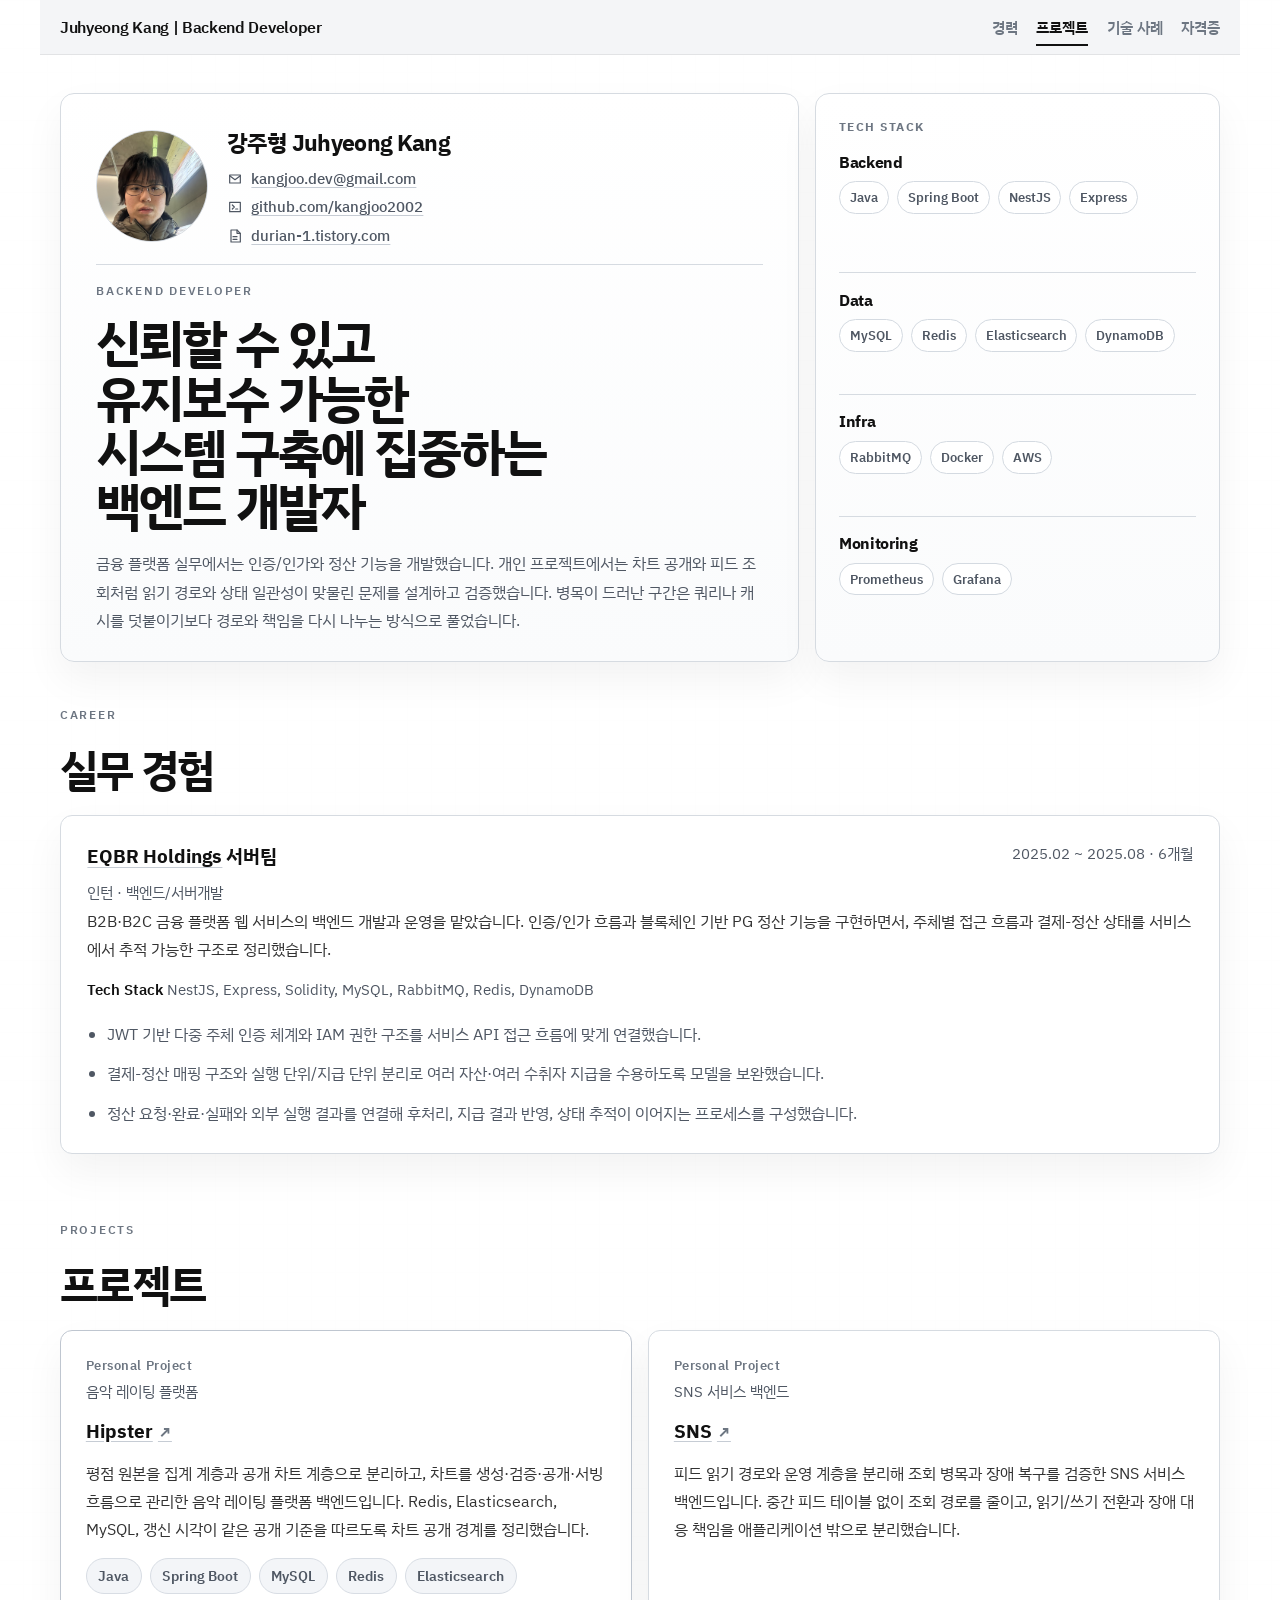
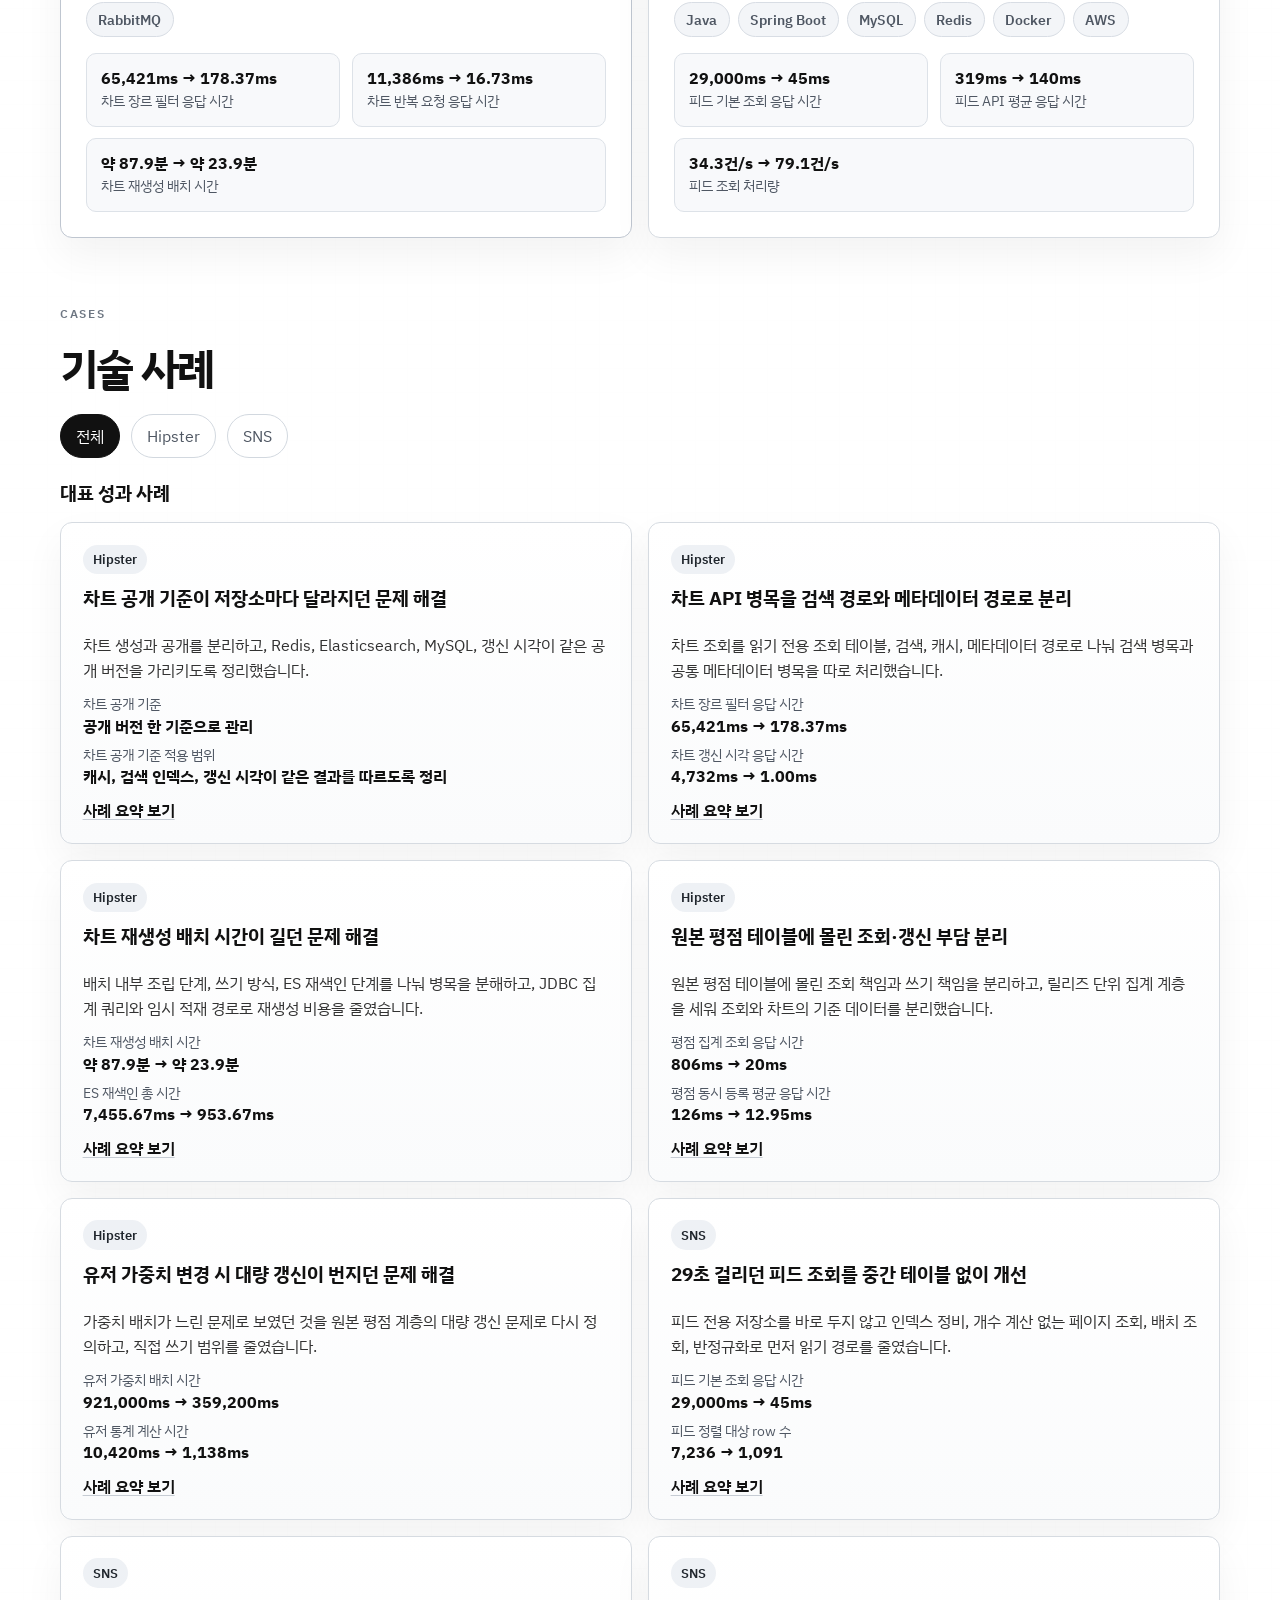
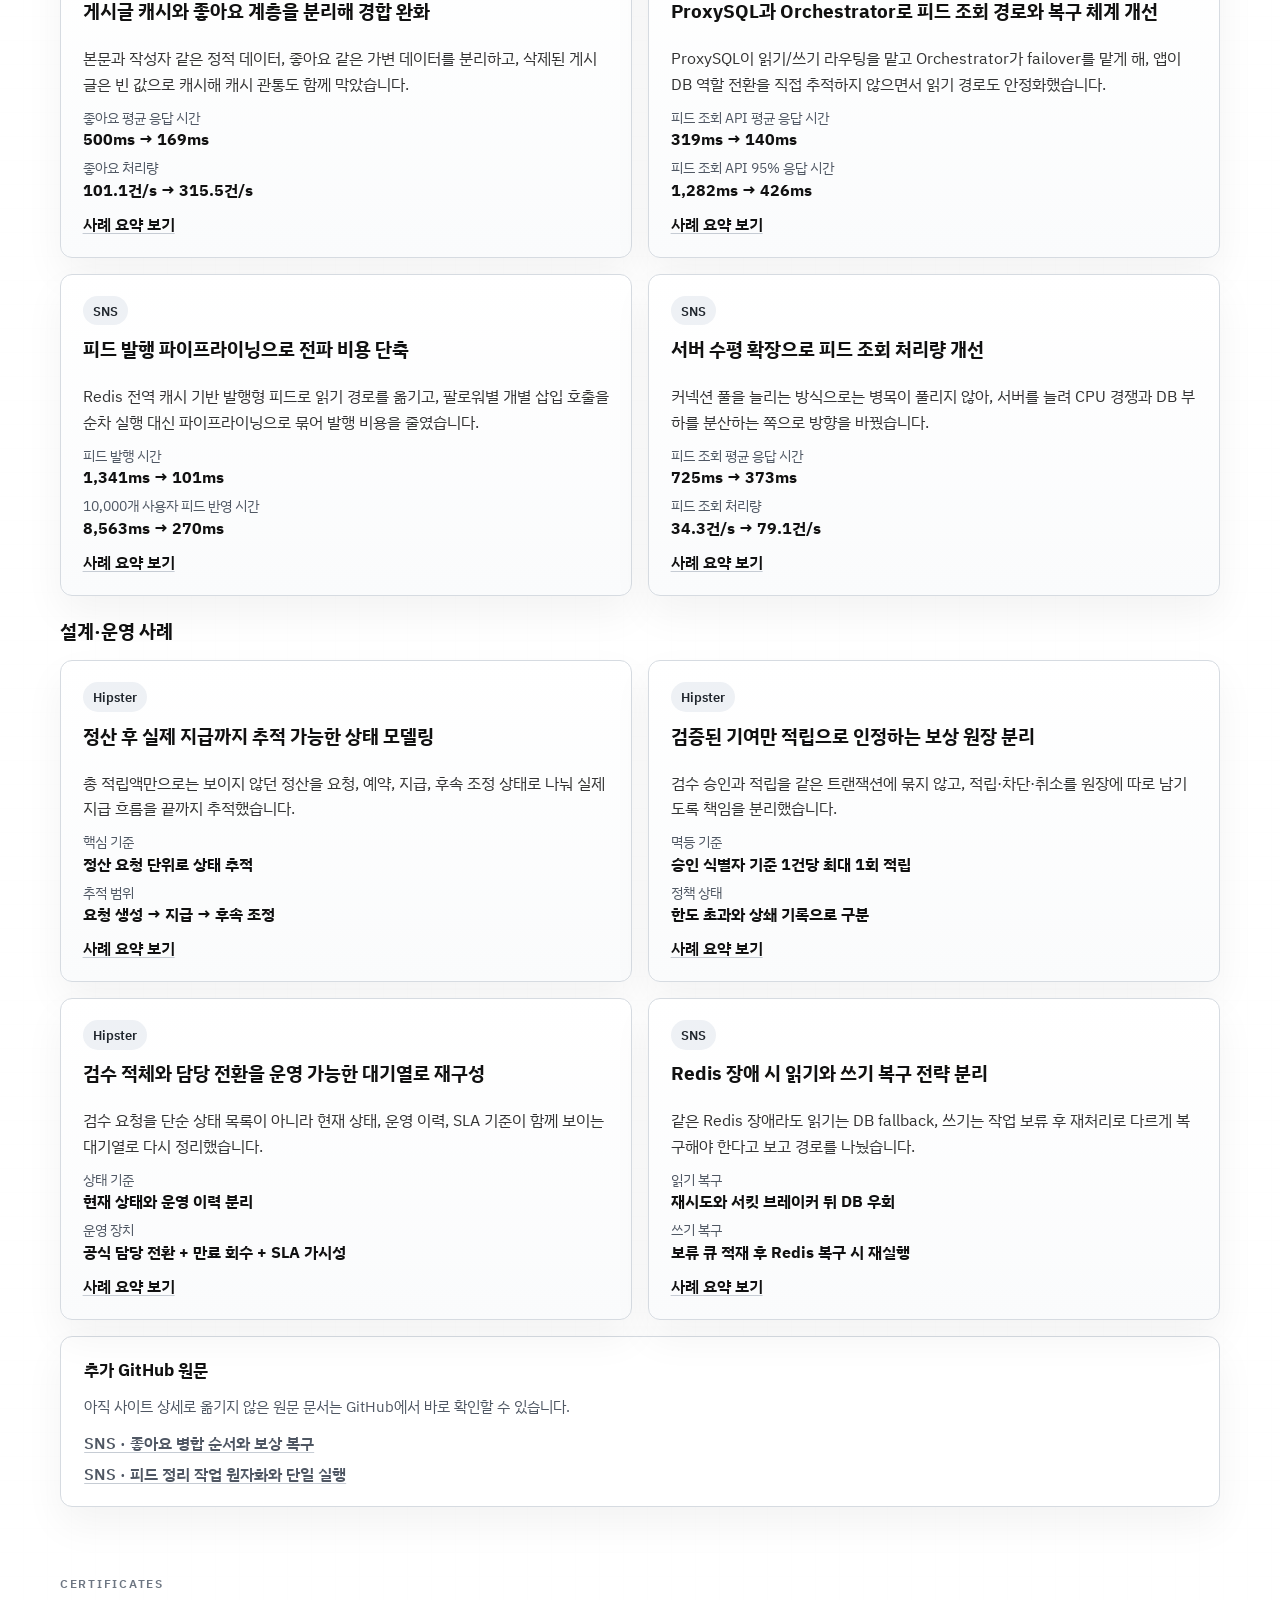
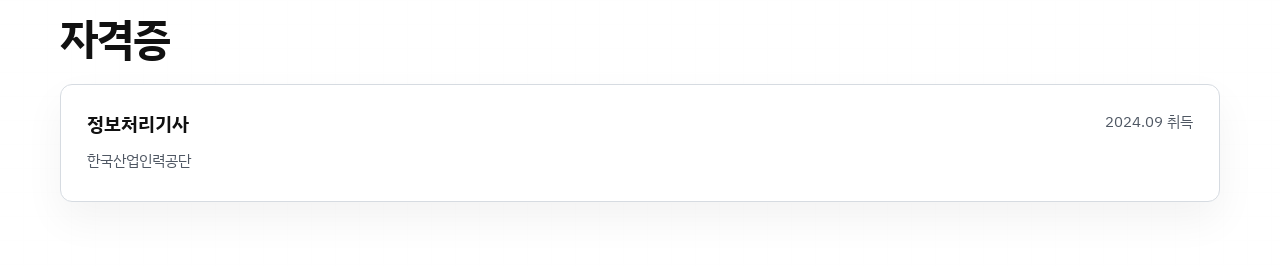
==== commit 2a2891fc: "실무 경력 수정" ====
--- a/index.html
+++ b/index.html
@@ -165,7 +165,7 @@
                 <h3><a class="inline-link" href="https://eqbr.com/" target="_blank" rel="noreferrer">EQBR Holdings</a> 서버팀</h3>
                 <p class="timeline-role">인턴 · 백엔드/서버개발</p>
               </div>
-              <span class="timeline-period">2025.03 ~ 2025.08 · 6개월</span>
+              <span class="timeline-period">2025.02 ~ 2025.08 · 6개월</span>
             </div>
             <p class="timeline-summary">
               B2B·B2C 금융 플랫폼 웹 서비스의 백엔드 개발과 운영을 맡았습니다.
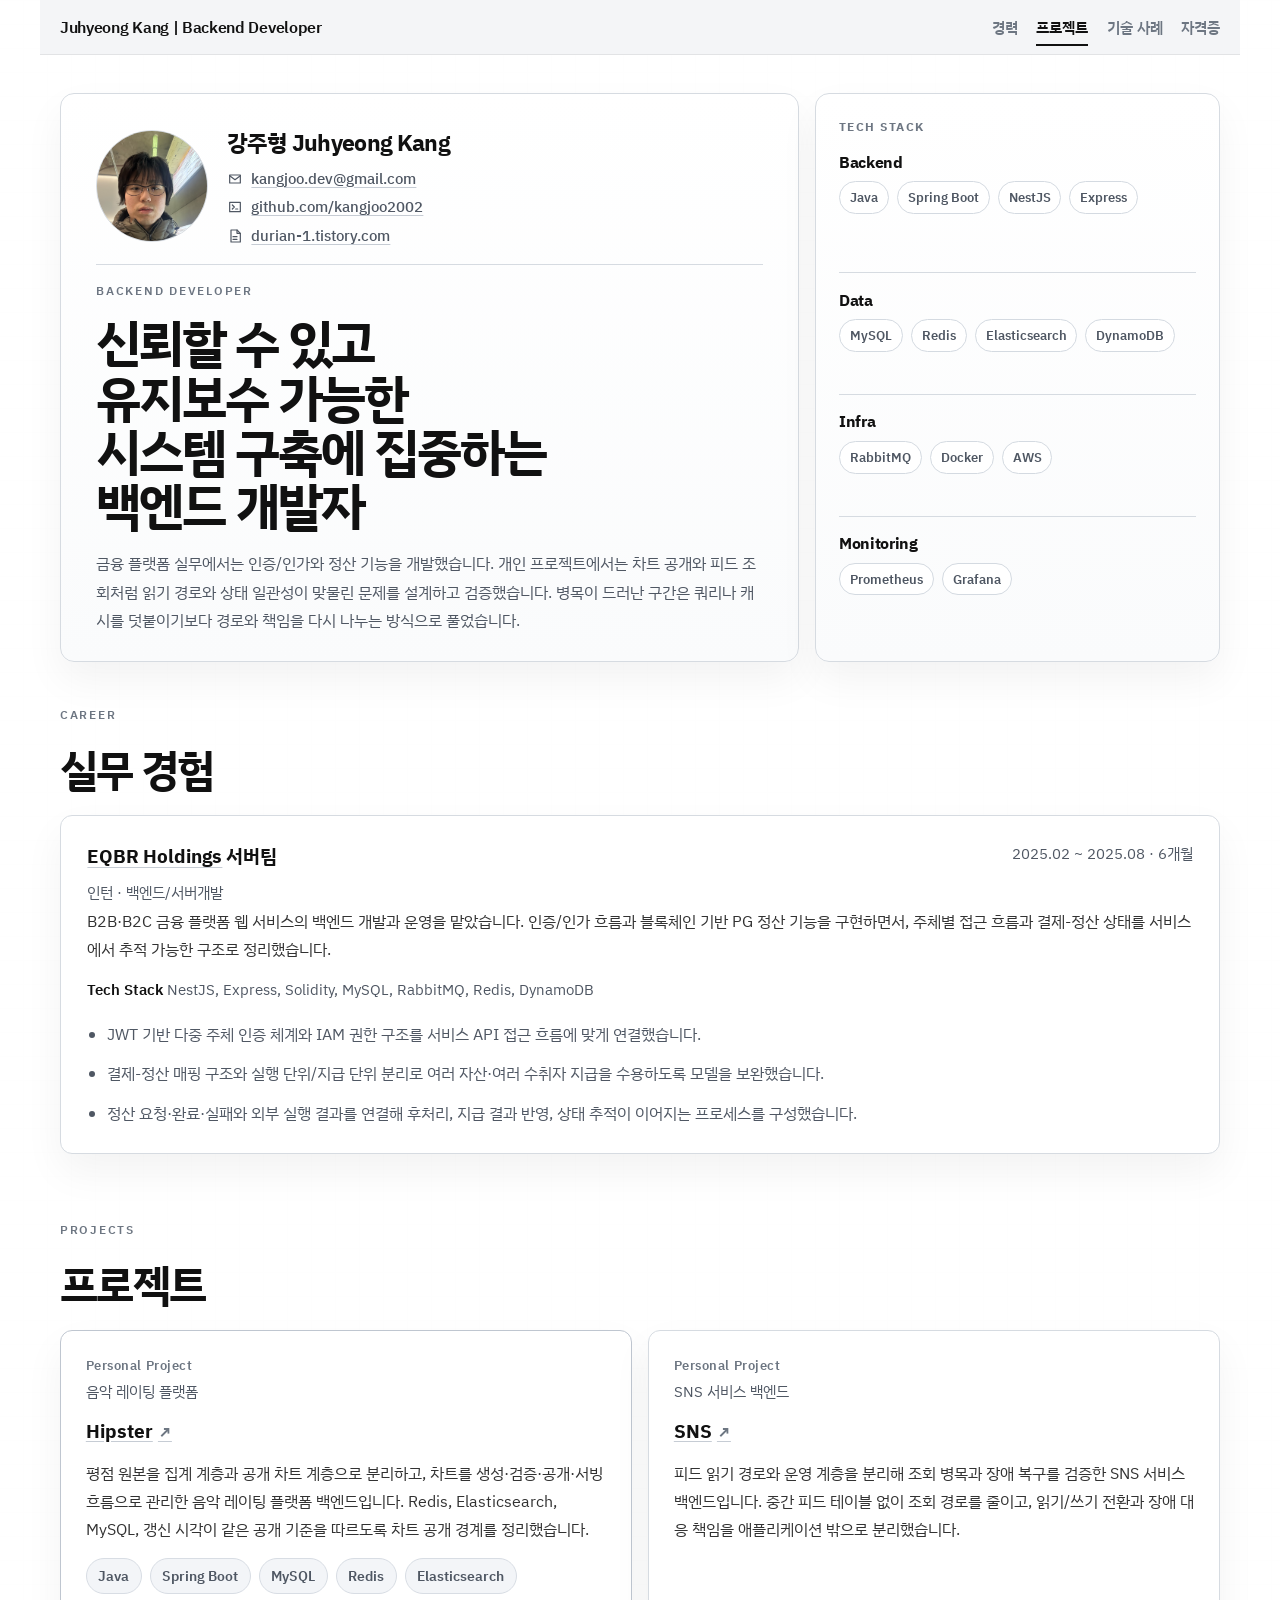
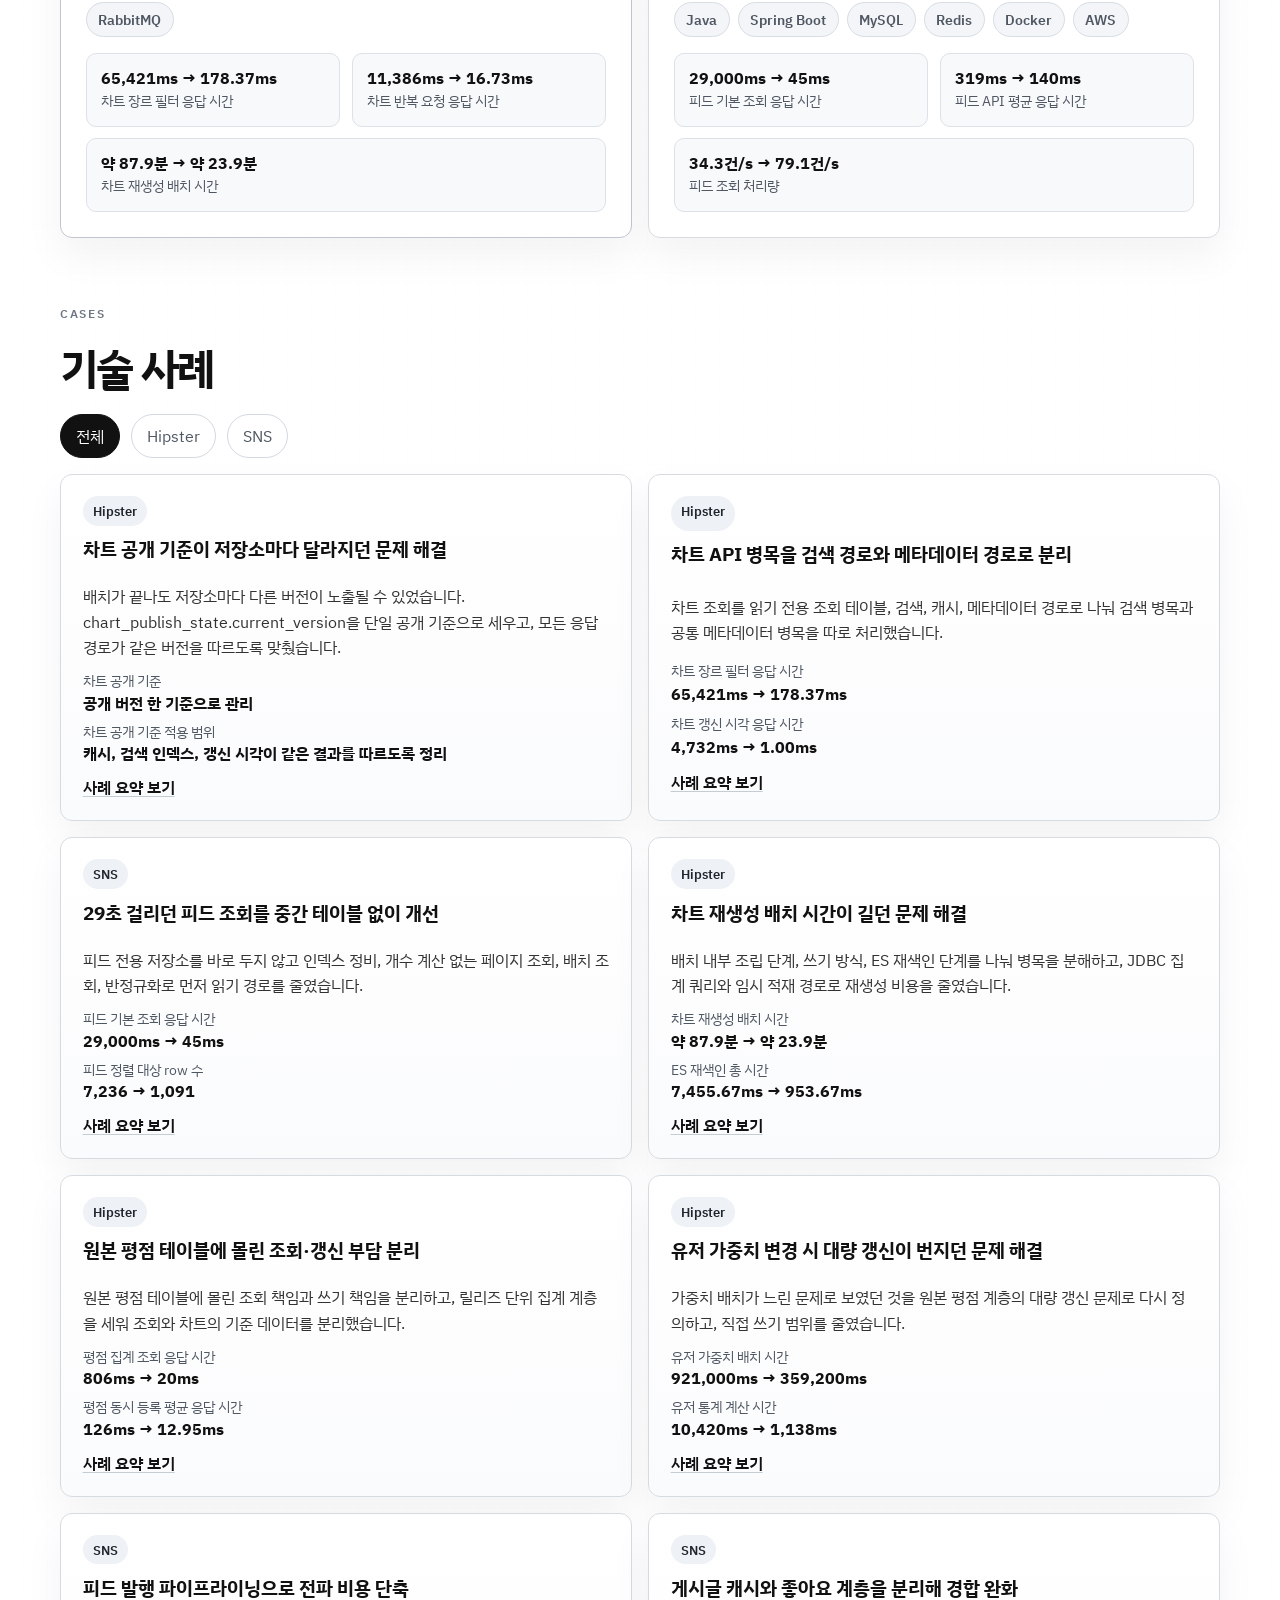
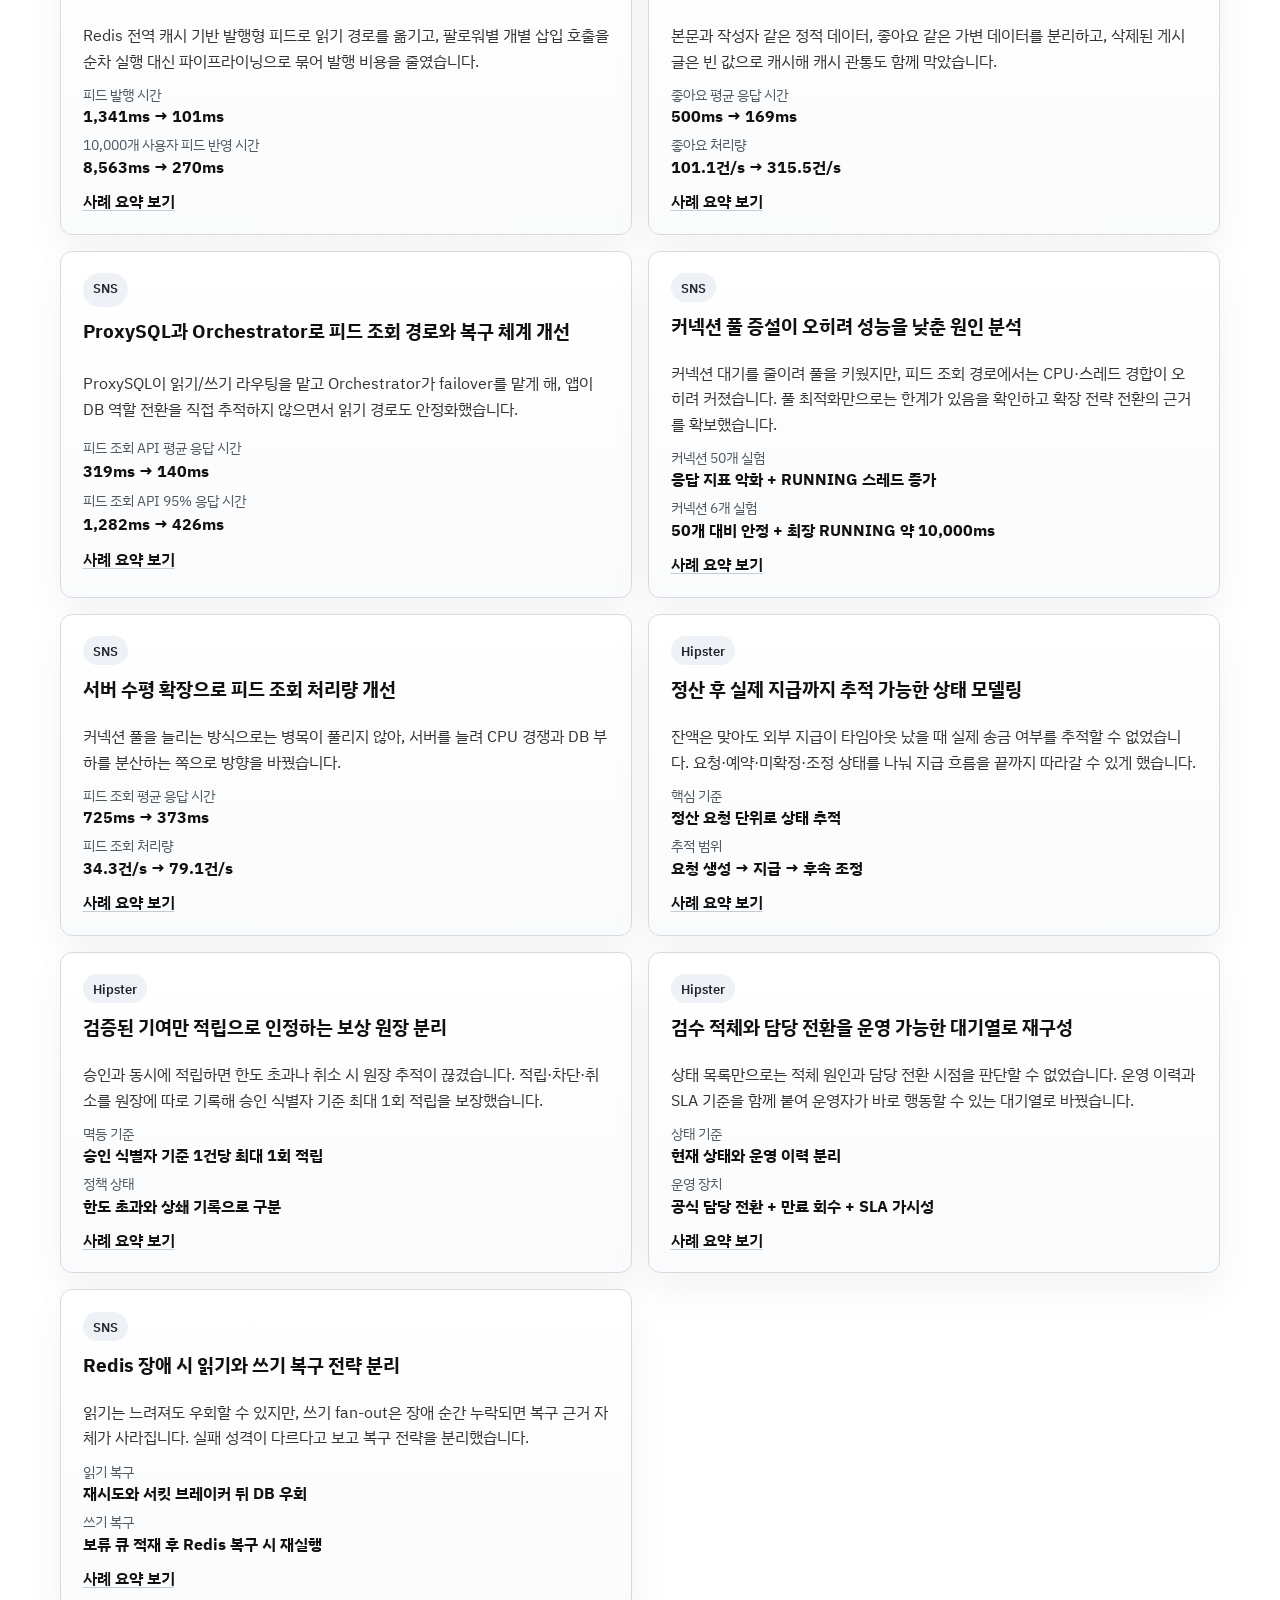
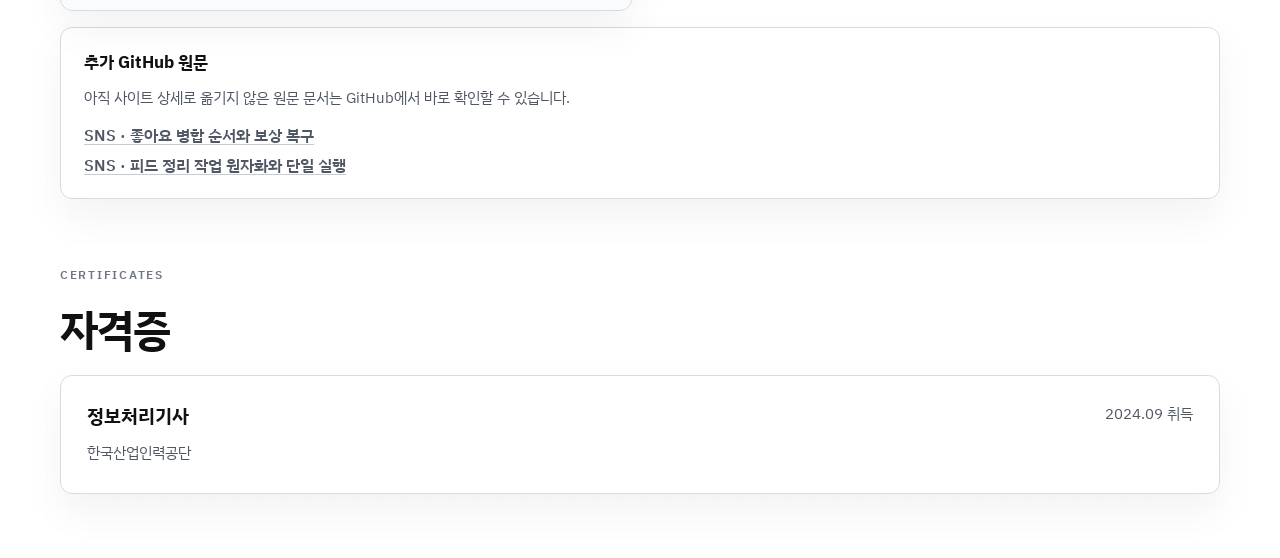
==== commit 3a1298c5: "feat: connection-pool 사례 카드와 데이터 추가" ====
--- a/index.html
+++ b/index.html
@@ -40,6 +40,7 @@
       rel="stylesheet"
     />
     <link rel="stylesheet" href="./styles.css" />
+    <script defer src="./analytics.js"></script>
     <script defer src="./script.js"></script>
   </head>
   <body>
@@ -259,172 +260,171 @@
             </div>
           </div>
 
-          <div class="case-subsection" data-case-group>
-            <div class="case-subsection-head">
-              <h3>대표 성과 사례</h3>
-            </div>
-            <div class="case-grid">
-              <article class="case-card" data-tags="hipster performance consistency cache">
-                <div class="case-chip-row"><span>Hipster</span></div>
-                <h3>차트 공개 기준이 저장소마다 달라지던 문제 해결</h3>
-                <p>차트 생성과 공개를 분리하고, Redis, Elasticsearch, MySQL, 갱신 시각이 같은 공개 버전을 가리키도록 정리했습니다.</p>
-                <dl class="case-stats">
-                  <div><dt>차트 공개 기준</dt><dd>공개 버전 한 기준으로 관리</dd></div>
-                  <div><dt>차트 공개 기준 적용 범위</dt><dd>캐시, 검색 인덱스, 갱신 시각이 같은 결과를 따르도록 정리</dd></div>
-                </dl>
-                <a href="./case.html?case=chart-pipeline">사례 요약 보기</a>
-              </article>
-
-              <article class="case-card" data-tags="hipster performance cache">
-                <div class="case-chip-row"><span>Hipster</span></div>
-                <h3>차트 API 병목을 검색 경로와 메타데이터 경로로 분리</h3>
-                <p>차트 조회를 읽기 전용 조회 테이블, 검색, 캐시, 메타데이터 경로로 나눠 검색 병목과 공통 메타데이터 병목을 따로 처리했습니다.</p>
-                <dl class="case-stats">
-                  <div><dt>차트 장르 필터 응답 시간</dt><dd>65,421ms → 178.37ms</dd></div>
-                  <div><dt>차트 갱신 시각 응답 시간</dt><dd>4,732ms → 1.00ms</dd></div>
-                </dl>
-                <a href="./case.html?case=chart-serving">사례 요약 보기</a>
-              </article>
-
-              <article class="case-card" data-tags="hipster performance batch">
-                <div class="case-chip-row"><span>Hipster</span></div>
-                <h3>차트 재생성 배치 시간이 길던 문제 해결</h3>
-                <p>배치 내부 조립 단계, 쓰기 방식, ES 재색인 단계를 나눠 병목을 분해하고, JDBC 집계 쿼리와 임시 적재 경로로 재생성 비용을 줄였습니다.</p>
-                <dl class="case-stats">
-                  <div><dt>차트 재생성 배치 시간</dt><dd>약 87.9분 → 약 23.9분</dd></div>
-                  <div><dt>ES 재색인 총 시간</dt><dd>7,455.67ms → 953.67ms</dd></div>
-                </dl>
-                <a href="./case.html?case=chart-batch-performance">사례 요약 보기</a>
-              </article>
-
-              <article class="case-card" data-tags="hipster performance consistency">
-                <div class="case-chip-row"><span>Hipster</span></div>
-                <h3>원본 평점 테이블에 몰린 조회·갱신 부담 분리</h3>
-                <p>원본 평점 테이블에 몰린 조회 책임과 쓰기 책임을 분리하고, 릴리즈 단위 집계 계층을 세워 조회와 차트의 기준 데이터를 분리했습니다.</p>
-                <dl class="case-stats">
-                  <div><dt>평점 집계 조회 응답 시간</dt><dd>806ms → 20ms</dd></div>
-                  <div><dt>평점 동시 등록 평균 응답 시간</dt><dd>126ms → 12.95ms</dd></div>
-                </dl>
-                <a href="./case.html?case=rating-aggregation">사례 요약 보기</a>
-              </article>
-
-              <article class="case-card" data-tags="hipster batch consistency">
-                <div class="case-chip-row"><span>Hipster</span></div>
-                <h3>유저 가중치 변경 시 대량 갱신이 번지던 문제 해결</h3>
-                <p>가중치 배치가 느린 문제로 보였던 것을 원본 평점 계층의 대량 갱신 문제로 다시 정의하고, 직접 쓰기 범위를 줄였습니다.</p>
-                <dl class="case-stats">
-                  <div><dt>유저 가중치 배치 시간</dt><dd>921,000ms → 359,200ms</dd></div>
-                  <div><dt>유저 통계 계산 시간</dt><dd>10,420ms → 1,138ms</dd></div>
-                </dl>
-                <a href="./case.html?case=user-credibility-batch">사례 요약 보기</a>
-              </article>
-
-              <article class="case-card" data-tags="sns performance cache">
-                <div class="case-chip-row"><span>SNS</span></div>
-                <h3>29초 걸리던 피드 조회를 중간 테이블 없이 개선</h3>
-                <p>피드 전용 저장소를 바로 두지 않고 인덱스 정비, 개수 계산 없는 페이지 조회, 배치 조회, 반정규화로 먼저 읽기 경로를 줄였습니다.</p>
-                <dl class="case-stats">
-                  <div><dt>피드 기본 조회 응답 시간</dt><dd>29,000ms → 45ms</dd></div>
-                  <div><dt>피드 정렬 대상 row 수</dt><dd>7,236 → 1,091</dd></div>
-                </dl>
-                <a href="./case.html?case=feed-read-path-index-batch-denormalization">사례 요약 보기</a>
-              </article>
-
-              <article class="case-card" data-tags="sns cache consistency">
-                <div class="case-chip-row"><span>SNS</span></div>
-                <h3>게시글 캐시와 좋아요 계층을 분리해 경합 완화</h3>
-                <p>본문과 작성자 같은 정적 데이터, 좋아요 같은 가변 데이터를 분리하고, 삭제된 게시글은 빈 값으로 캐시해 캐시 관통도 함께 막았습니다.</p>
-                <dl class="case-stats">
-                  <div><dt>좋아요 평균 응답 시간</dt><dd>500ms → 169ms</dd></div>
-                  <div><dt>좋아요 처리량</dt><dd>101.1건/s → 315.5건/s</dd></div>
-                </dl>
-                <a href="./case.html?case=separate-feed-cache-and-post-interactions">사례 요약 보기</a>
-              </article>
-
-              <article class="case-card" data-tags="sns performance consistency">
-                <div class="case-chip-row"><span>SNS</span></div>
-                <h3>ProxySQL과 Orchestrator로 피드 조회 경로와 복구 체계 개선</h3>
-                <p>ProxySQL이 읽기/쓰기 라우팅을 맡고 Orchestrator가 failover를 맡게 해, 앱이 DB 역할 전환을 직접 추적하지 않으면서 읽기 경로도 안정화했습니다.</p>
-                <dl class="case-stats">
-                  <div><dt>피드 조회 API 평균 응답 시간</dt><dd>319ms → 140ms</dd></div>
-                  <div><dt>피드 조회 API 95% 응답 시간</dt><dd>1,282ms → 426ms</dd></div>
-                </dl>
-                <a href="./case.html?case=replication-proxy-failover">사례 요약 보기</a>
-              </article>
-
-              <article class="case-card" data-tags="sns cache performance">
-                <div class="case-chip-row"><span>SNS</span></div>
-                <h3>피드 발행 파이프라이닝으로 전파 비용 단축</h3>
-                <p>Redis 전역 캐시 기반 발행형 피드로 읽기 경로를 옮기고, 팔로워별 개별 삽입 호출을 순차 실행 대신 파이프라이닝으로 묶어 발행 비용을 줄였습니다.</p>
-                <dl class="case-stats">
-                  <div><dt>피드 발행 시간</dt><dd>1,341ms → 101ms</dd></div>
-                  <div><dt>10,000개 사용자 피드 반영 시간</dt><dd>8,563ms → 270ms</dd></div>
-                </dl>
-                <a href="./case.html?case=redis-feed-lifecycle-and-fanout">사례 요약 보기</a>
-              </article>
-
-              <article class="case-card" data-tags="sns performance">
-                <div class="case-chip-row"><span>SNS</span></div>
-                <h3>서버 수평 확장으로 피드 조회 처리량 개선</h3>
-                <p>커넥션 풀을 늘리는 방식으로는 병목이 풀리지 않아, 서버를 늘려 CPU 경쟁과 DB 부하를 분산하는 쪽으로 방향을 바꿨습니다.</p>
-                <dl class="case-stats">
-                  <div><dt>피드 조회 평균 응답 시간</dt><dd>725ms → 373ms</dd></div>
-                  <div><dt>피드 조회 처리량</dt><dd>34.3건/s → 79.1건/s</dd></div>
-                </dl>
-                <a href="./case.html?case=scale-out-over-connection-pool">사례 요약 보기</a>
-              </article>
-            </div>
-          </div>
-
-          <div class="case-subsection" data-case-group>
-            <div class="case-subsection-head">
-              <h3>설계·운영 사례</h3>
-            </div>
-            <div class="case-grid">
-              <article class="case-card" data-tags="hipster design operations">
-                <div class="case-chip-row"><span>Hipster</span></div>
-                <h3>정산 후 실제 지급까지 추적 가능한 상태 모델링</h3>
-                <p>총 적립액만으로는 보이지 않던 정산을 요청, 예약, 지급, 후속 조정 상태로 나눠 실제 지급 흐름을 끝까지 추적했습니다.</p>
-                <dl class="case-stats">
-                  <div><dt>핵심 기준</dt><dd>정산 요청 단위로 상태 추적</dd></div>
-                  <div><dt>추적 범위</dt><dd>요청 생성 → 지급 → 후속 조정</dd></div>
-                </dl>
-                <a href="./case.html?case=settlement-pay-and-reconcile">사례 요약 보기</a>
-              </article>
-
-              <article class="case-card" data-tags="hipster design operations">
-                <div class="case-chip-row"><span>Hipster</span></div>
-                <h3>검증된 기여만 적립으로 인정하는 보상 원장 분리</h3>
-                <p>검수 승인과 적립을 같은 트랜잭션에 묶지 않고, 적립·차단·취소를 원장에 따로 남기도록 책임을 분리했습니다.</p>
-                <dl class="case-stats">
-                  <div><dt>멱등 기준</dt><dd>승인 식별자 기준 1건당 최대 1회 적립</dd></div>
-                  <div><dt>정책 상태</dt><dd>한도 초과와 상쇄 기록으로 구분</dd></div>
-                </dl>
-                <a href="./case.html?case=reward-ledger">사례 요약 보기</a>
-              </article>
-
-              <article class="case-card" data-tags="hipster design operations">
-                <div class="case-chip-row"><span>Hipster</span></div>
-                <h3>검수 적체와 담당 전환을 운영 가능한 대기열로 재구성</h3>
-                <p>검수 요청을 단순 상태 목록이 아니라 현재 상태, 운영 이력, SLA 기준이 함께 보이는 대기열로 다시 정리했습니다.</p>
-                <dl class="case-stats">
-                  <div><dt>상태 기준</dt><dd>현재 상태와 운영 이력 분리</dd></div>
-                  <div><dt>운영 장치</dt><dd>공식 담당 전환 + 만료 회수 + SLA 가시성</dd></div>
-                </dl>
-                <a href="./case.html?case=moderation-queue">사례 요약 보기</a>
-              </article>
-
-              <article class="case-card" data-tags="sns design operations">
-                <div class="case-chip-row"><span>SNS</span></div>
-                <h3>Redis 장애 시 읽기와 쓰기 복구 전략 분리</h3>
-                <p>같은 Redis 장애라도 읽기는 DB fallback, 쓰기는 작업 보류 후 재처리로 다르게 복구해야 한다고 보고 경로를 나눴습니다.</p>
-                <dl class="case-stats">
-                  <div><dt>읽기 복구</dt><dd>재시도와 서킷 브레이커 뒤 DB 우회</dd></div>
-                  <div><dt>쓰기 복구</dt><dd>보류 큐 적재 후 Redis 복구 시 재실행</dd></div>
-                </dl>
-                <a href="./case.html?case=redis-read-write-recovery-strategy-split">사례 요약 보기</a>
-              </article>
-            </div>
+          <div class="case-grid" data-case-group>
+            <article class="case-card" data-tags="hipster performance consistency cache">
+              <div class="case-chip-row"><span>Hipster</span></div>
+              <h3>차트 공개 기준이 저장소마다 달라지던 문제 해결</h3>
+              <p>배치가 끝나도 저장소마다 다른 버전이 노출될 수 있었습니다. chart_publish_state.current_version을 단일 공개 기준으로 세우고, 모든 응답 경로가 같은 버전을 따르도록 맞췄습니다.</p>
+              <dl class="case-stats">
+                <div><dt>차트 공개 기준</dt><dd>공개 버전 한 기준으로 관리</dd></div>
+                <div><dt>차트 공개 기준 적용 범위</dt><dd>캐시, 검색 인덱스, 갱신 시각이 같은 결과를 따르도록 정리</dd></div>
+              </dl>
+              <a href="./case.html?case=chart-pipeline">사례 요약 보기</a>
+            </article>
+
+            <article class="case-card" data-tags="hipster performance cache">
+              <div class="case-chip-row"><span>Hipster</span></div>
+              <h3>차트 API 병목을 검색 경로와 메타데이터 경로로 분리</h3>
+              <p>차트 조회를 읽기 전용 조회 테이블, 검색, 캐시, 메타데이터 경로로 나눠 검색 병목과 공통 메타데이터 병목을 따로 처리했습니다.</p>
+              <dl class="case-stats">
+                <div><dt>차트 장르 필터 응답 시간</dt><dd>65,421ms → 178.37ms</dd></div>
+                <div><dt>차트 갱신 시각 응답 시간</dt><dd>4,732ms → 1.00ms</dd></div>
+              </dl>
+              <a href="./case.html?case=chart-serving">사례 요약 보기</a>
+            </article>
+
+            <article class="case-card" data-tags="sns performance cache">
+              <div class="case-chip-row"><span>SNS</span></div>
+              <h3>29초 걸리던 피드 조회를 중간 테이블 없이 개선</h3>
+              <p>피드 전용 저장소를 바로 두지 않고 인덱스 정비, 개수 계산 없는 페이지 조회, 배치 조회, 반정규화로 먼저 읽기 경로를 줄였습니다.</p>
+              <dl class="case-stats">
+                <div><dt>피드 기본 조회 응답 시간</dt><dd>29,000ms → 45ms</dd></div>
+                <div><dt>피드 정렬 대상 row 수</dt><dd>7,236 → 1,091</dd></div>
+              </dl>
+              <a href="./case.html?case=feed-read-path-index-batch-denormalization">사례 요약 보기</a>
+            </article>
+
+            <article class="case-card" data-tags="hipster performance batch">
+              <div class="case-chip-row"><span>Hipster</span></div>
+              <h3>차트 재생성 배치 시간이 길던 문제 해결</h3>
+              <p>배치 내부 조립 단계, 쓰기 방식, ES 재색인 단계를 나눠 병목을 분해하고, JDBC 집계 쿼리와 임시 적재 경로로 재생성 비용을 줄였습니다.</p>
+              <dl class="case-stats">
+                <div><dt>차트 재생성 배치 시간</dt><dd>약 87.9분 → 약 23.9분</dd></div>
+                <div><dt>ES 재색인 총 시간</dt><dd>7,455.67ms → 953.67ms</dd></div>
+              </dl>
+              <a href="./case.html?case=chart-batch-performance">사례 요약 보기</a>
+            </article>
+
+            <article class="case-card" data-tags="hipster performance consistency">
+              <div class="case-chip-row"><span>Hipster</span></div>
+              <h3>원본 평점 테이블에 몰린 조회·갱신 부담 분리</h3>
+              <p>원본 평점 테이블에 몰린 조회 책임과 쓰기 책임을 분리하고, 릴리즈 단위 집계 계층을 세워 조회와 차트의 기준 데이터를 분리했습니다.</p>
+              <dl class="case-stats">
+                <div><dt>평점 집계 조회 응답 시간</dt><dd>806ms → 20ms</dd></div>
+                <div><dt>평점 동시 등록 평균 응답 시간</dt><dd>126ms → 12.95ms</dd></div>
+              </dl>
+              <a href="./case.html?case=rating-aggregation">사례 요약 보기</a>
+            </article>
+
+            <article class="case-card" data-tags="hipster batch consistency">
+              <div class="case-chip-row"><span>Hipster</span></div>
+              <h3>유저 가중치 변경 시 대량 갱신이 번지던 문제 해결</h3>
+              <p>가중치 배치가 느린 문제로 보였던 것을 원본 평점 계층의 대량 갱신 문제로 다시 정의하고, 직접 쓰기 범위를 줄였습니다.</p>
+              <dl class="case-stats">
+                <div><dt>유저 가중치 배치 시간</dt><dd>921,000ms → 359,200ms</dd></div>
+                <div><dt>유저 통계 계산 시간</dt><dd>10,420ms → 1,138ms</dd></div>
+              </dl>
+              <a href="./case.html?case=user-credibility-batch">사례 요약 보기</a>
+            </article>
+
+            <article class="case-card" data-tags="sns cache performance">
+              <div class="case-chip-row"><span>SNS</span></div>
+              <h3>피드 발행 파이프라이닝으로 전파 비용 단축</h3>
+              <p>Redis 전역 캐시 기반 발행형 피드로 읽기 경로를 옮기고, 팔로워별 개별 삽입 호출을 순차 실행 대신 파이프라이닝으로 묶어 발행 비용을 줄였습니다.</p>
+              <dl class="case-stats">
+                <div><dt>피드 발행 시간</dt><dd>1,341ms → 101ms</dd></div>
+                <div><dt>10,000개 사용자 피드 반영 시간</dt><dd>8,563ms → 270ms</dd></div>
+              </dl>
+              <a href="./case.html?case=redis-feed-lifecycle-and-fanout">사례 요약 보기</a>
+            </article>
+
+            <article class="case-card" data-tags="sns cache consistency">
+              <div class="case-chip-row"><span>SNS</span></div>
+              <h3>게시글 캐시와 좋아요 계층을 분리해 경합 완화</h3>
+              <p>본문과 작성자 같은 정적 데이터, 좋아요 같은 가변 데이터를 분리하고, 삭제된 게시글은 빈 값으로 캐시해 캐시 관통도 함께 막았습니다.</p>
+              <dl class="case-stats">
+                <div><dt>좋아요 평균 응답 시간</dt><dd>500ms → 169ms</dd></div>
+                <div><dt>좋아요 처리량</dt><dd>101.1건/s → 315.5건/s</dd></div>
+              </dl>
+              <a href="./case.html?case=separate-feed-cache-and-post-interactions">사례 요약 보기</a>
+            </article>
+
+            <article class="case-card" data-tags="sns performance consistency">
+              <div class="case-chip-row"><span>SNS</span></div>
+              <h3>ProxySQL과 Orchestrator로 피드 조회 경로와 복구 체계 개선</h3>
+              <p>ProxySQL이 읽기/쓰기 라우팅을 맡고 Orchestrator가 failover를 맡게 해, 앱이 DB 역할 전환을 직접 추적하지 않으면서 읽기 경로도 안정화했습니다.</p>
+              <dl class="case-stats">
+                <div><dt>피드 조회 API 평균 응답 시간</dt><dd>319ms → 140ms</dd></div>
+                <div><dt>피드 조회 API 95% 응답 시간</dt><dd>1,282ms → 426ms</dd></div>
+              </dl>
+              <a href="./case.html?case=replication-proxy-failover">사례 요약 보기</a>
+            </article>
+
+            <article class="case-card" data-tags="sns performance">
+              <div class="case-chip-row"><span>SNS</span></div>
+              <h3>커넥션 풀 증설이 오히려 성능을 낮춘 원인 분석</h3>
+              <p>커넥션 대기를 줄이려 풀을 키웠지만, 피드 조회 경로에서는 CPU·스레드 경합이 오히려 커졌습니다. 풀 최적화만으로는 한계가 있음을 확인하고 확장 전략 전환의 근거를 확보했습니다.</p>
+              <dl class="case-stats">
+                <div><dt>커넥션 50개 실험</dt><dd>응답 지표 악화 + RUNNING 스레드 증가</dd></div>
+                <div><dt>커넥션 6개 실험</dt><dd>50개 대비 안정 + 최장 RUNNING 약 10,000ms</dd></div>
+              </dl>
+              <a href="./case.html?case=connection-pool-optimization">사례 요약 보기</a>
+            </article>
+
+            <article class="case-card" data-tags="sns performance">
+              <div class="case-chip-row"><span>SNS</span></div>
+              <h3>서버 수평 확장으로 피드 조회 처리량 개선</h3>
+              <p>커넥션 풀을 늘리는 방식으로는 병목이 풀리지 않아, 서버를 늘려 CPU 경쟁과 DB 부하를 분산하는 쪽으로 방향을 바꿨습니다.</p>
+              <dl class="case-stats">
+                <div><dt>피드 조회 평균 응답 시간</dt><dd>725ms → 373ms</dd></div>
+                <div><dt>피드 조회 처리량</dt><dd>34.3건/s → 79.1건/s</dd></div>
+              </dl>
+              <a href="./case.html?case=scale-out-over-connection-pool">사례 요약 보기</a>
+            </article>
+
+            <article class="case-card" data-tags="hipster design operations">
+              <div class="case-chip-row"><span>Hipster</span></div>
+              <h3>정산 후 실제 지급까지 추적 가능한 상태 모델링</h3>
+              <p>잔액은 맞아도 외부 지급이 타임아웃 났을 때 실제 송금 여부를 추적할 수 없었습니다. 요청·예약·미확정·조정 상태를 나눠 지급 흐름을 끝까지 따라갈 수 있게 했습니다.</p>
+              <dl class="case-stats">
+                <div><dt>핵심 기준</dt><dd>정산 요청 단위로 상태 추적</dd></div>
+                <div><dt>추적 범위</dt><dd>요청 생성 → 지급 → 후속 조정</dd></div>
+              </dl>
+              <a href="./case.html?case=settlement-pay-and-reconcile">사례 요약 보기</a>
+            </article>
+
+            <article class="case-card" data-tags="hipster design operations">
+              <div class="case-chip-row"><span>Hipster</span></div>
+              <h3>검증된 기여만 적립으로 인정하는 보상 원장 분리</h3>
+              <p>승인과 동시에 적립하면 한도 초과나 취소 시 원장 추적이 끊겼습니다. 적립·차단·취소를 원장에 따로 기록해 승인 식별자 기준 최대 1회 적립을 보장했습니다.</p>
+              <dl class="case-stats">
+                <div><dt>멱등 기준</dt><dd>승인 식별자 기준 1건당 최대 1회 적립</dd></div>
+                <div><dt>정책 상태</dt><dd>한도 초과와 상쇄 기록으로 구분</dd></div>
+              </dl>
+              <a href="./case.html?case=reward-ledger">사례 요약 보기</a>
+            </article>
+
+            <article class="case-card" data-tags="hipster design operations">
+              <div class="case-chip-row"><span>Hipster</span></div>
+              <h3>검수 적체와 담당 전환을 운영 가능한 대기열로 재구성</h3>
+              <p>상태 목록만으로는 적체 원인과 담당 전환 시점을 판단할 수 없었습니다. 운영 이력과 SLA 기준을 함께 붙여 운영자가 바로 행동할 수 있는 대기열로 바꿨습니다.</p>
+              <dl class="case-stats">
+                <div><dt>상태 기준</dt><dd>현재 상태와 운영 이력 분리</dd></div>
+                <div><dt>운영 장치</dt><dd>공식 담당 전환 + 만료 회수 + SLA 가시성</dd></div>
+              </dl>
+              <a href="./case.html?case=moderation-queue">사례 요약 보기</a>
+            </article>
+
+            <article class="case-card" data-tags="sns design operations">
+              <div class="case-chip-row"><span>SNS</span></div>
+              <h3>Redis 장애 시 읽기와 쓰기 복구 전략 분리</h3>
+              <p>읽기는 느려져도 우회할 수 있지만, 쓰기 fan-out은 장애 순간 누락되면 복구 근거 자체가 사라집니다. 실패 성격이 다르다고 보고 복구 전략을 분리했습니다.</p>
+              <dl class="case-stats">
+                <div><dt>읽기 복구</dt><dd>재시도와 서킷 브레이커 뒤 DB 우회</dd></div>
+                <div><dt>쓰기 복구</dt><dd>보류 큐 적재 후 Redis 복구 시 재실행</dd></div>
+              </dl>
+              <a href="./case.html?case=redis-read-write-recovery-strategy-split">사례 요약 보기</a>
+            </article>
           </div>
 
           <article class="case-archive">
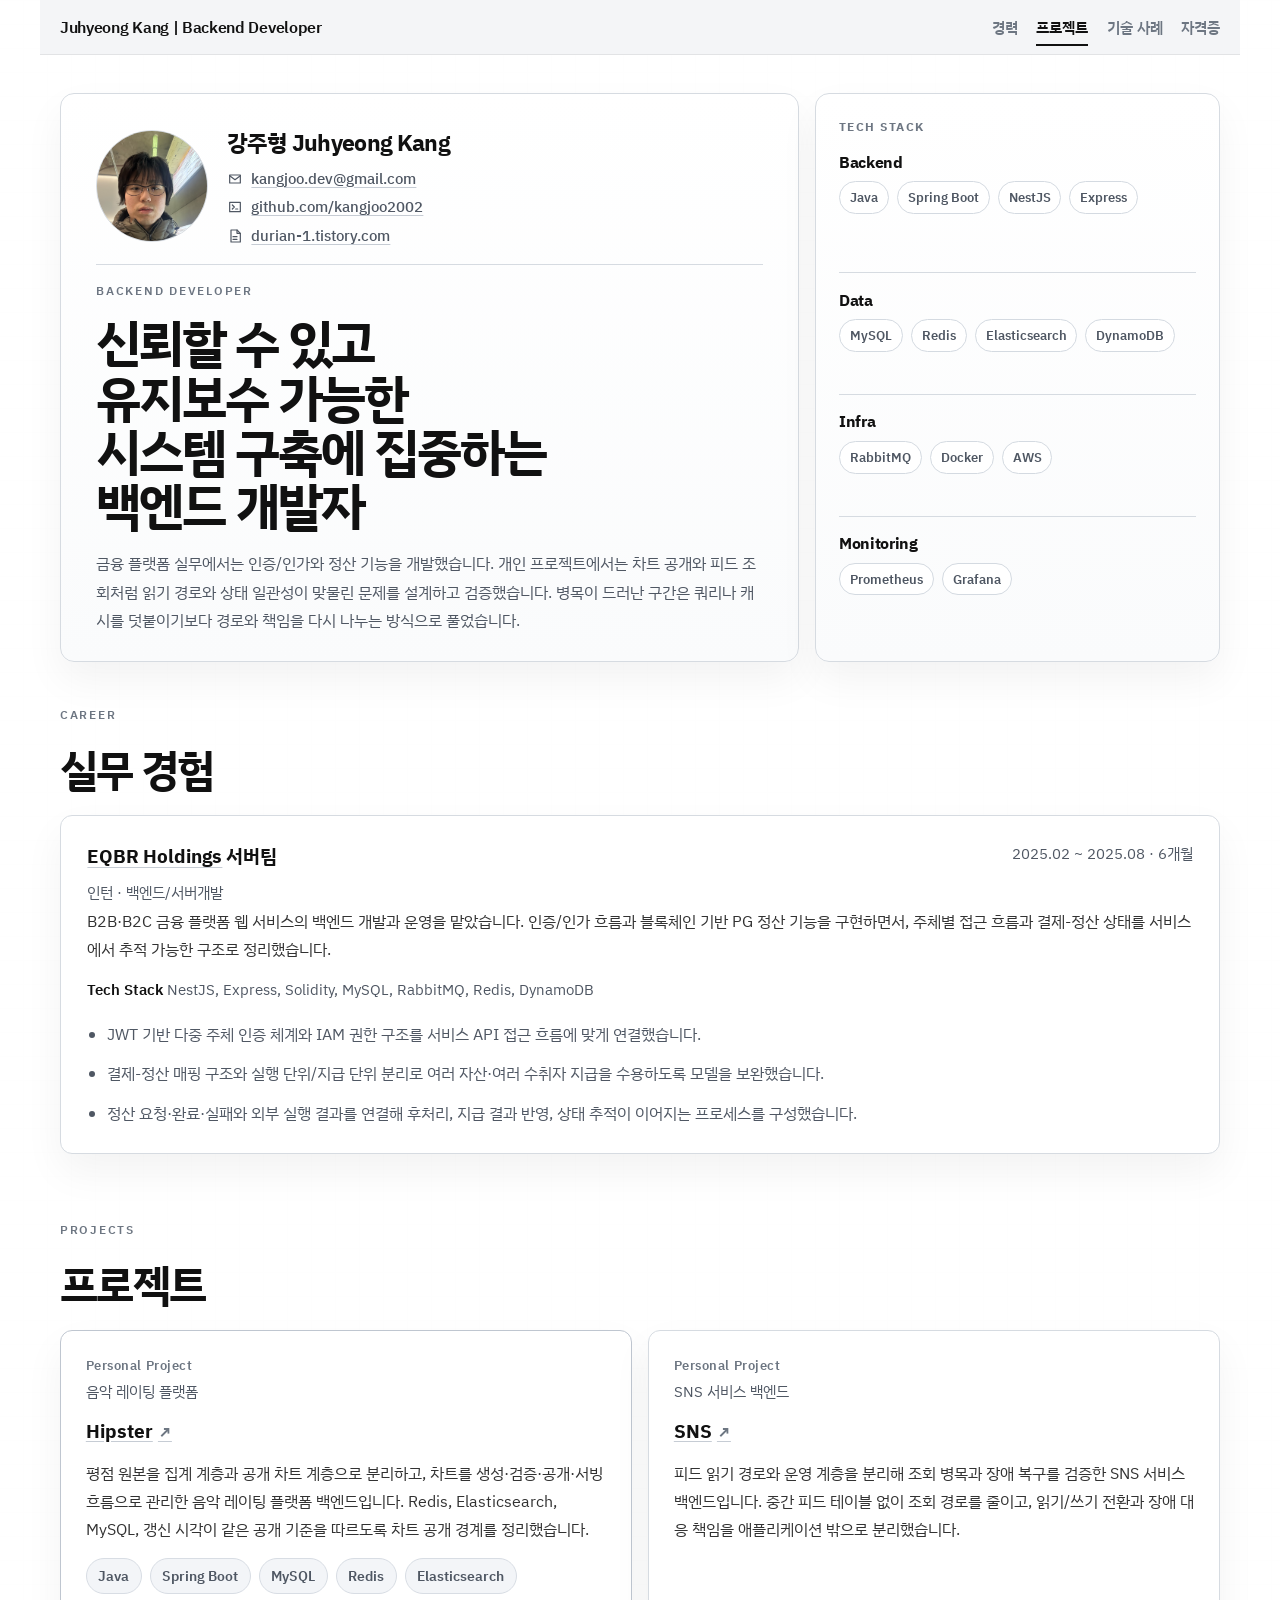
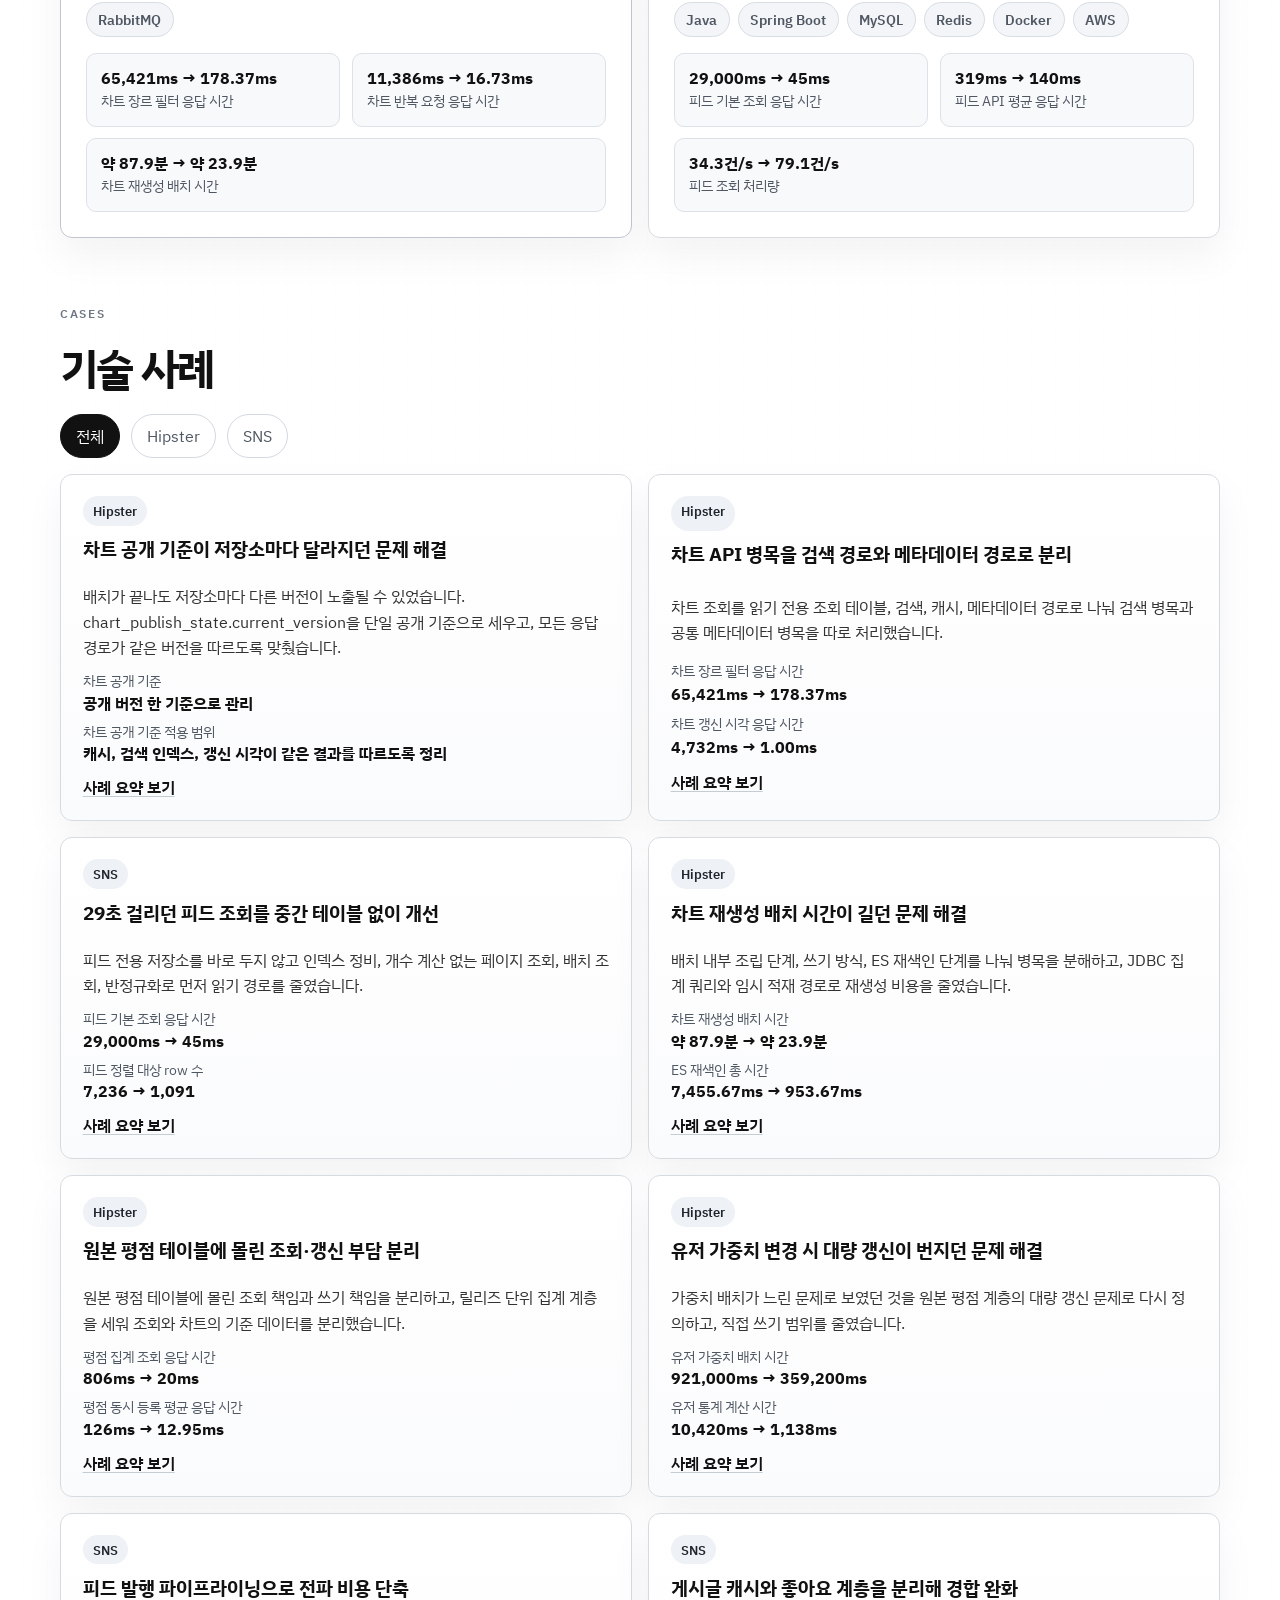
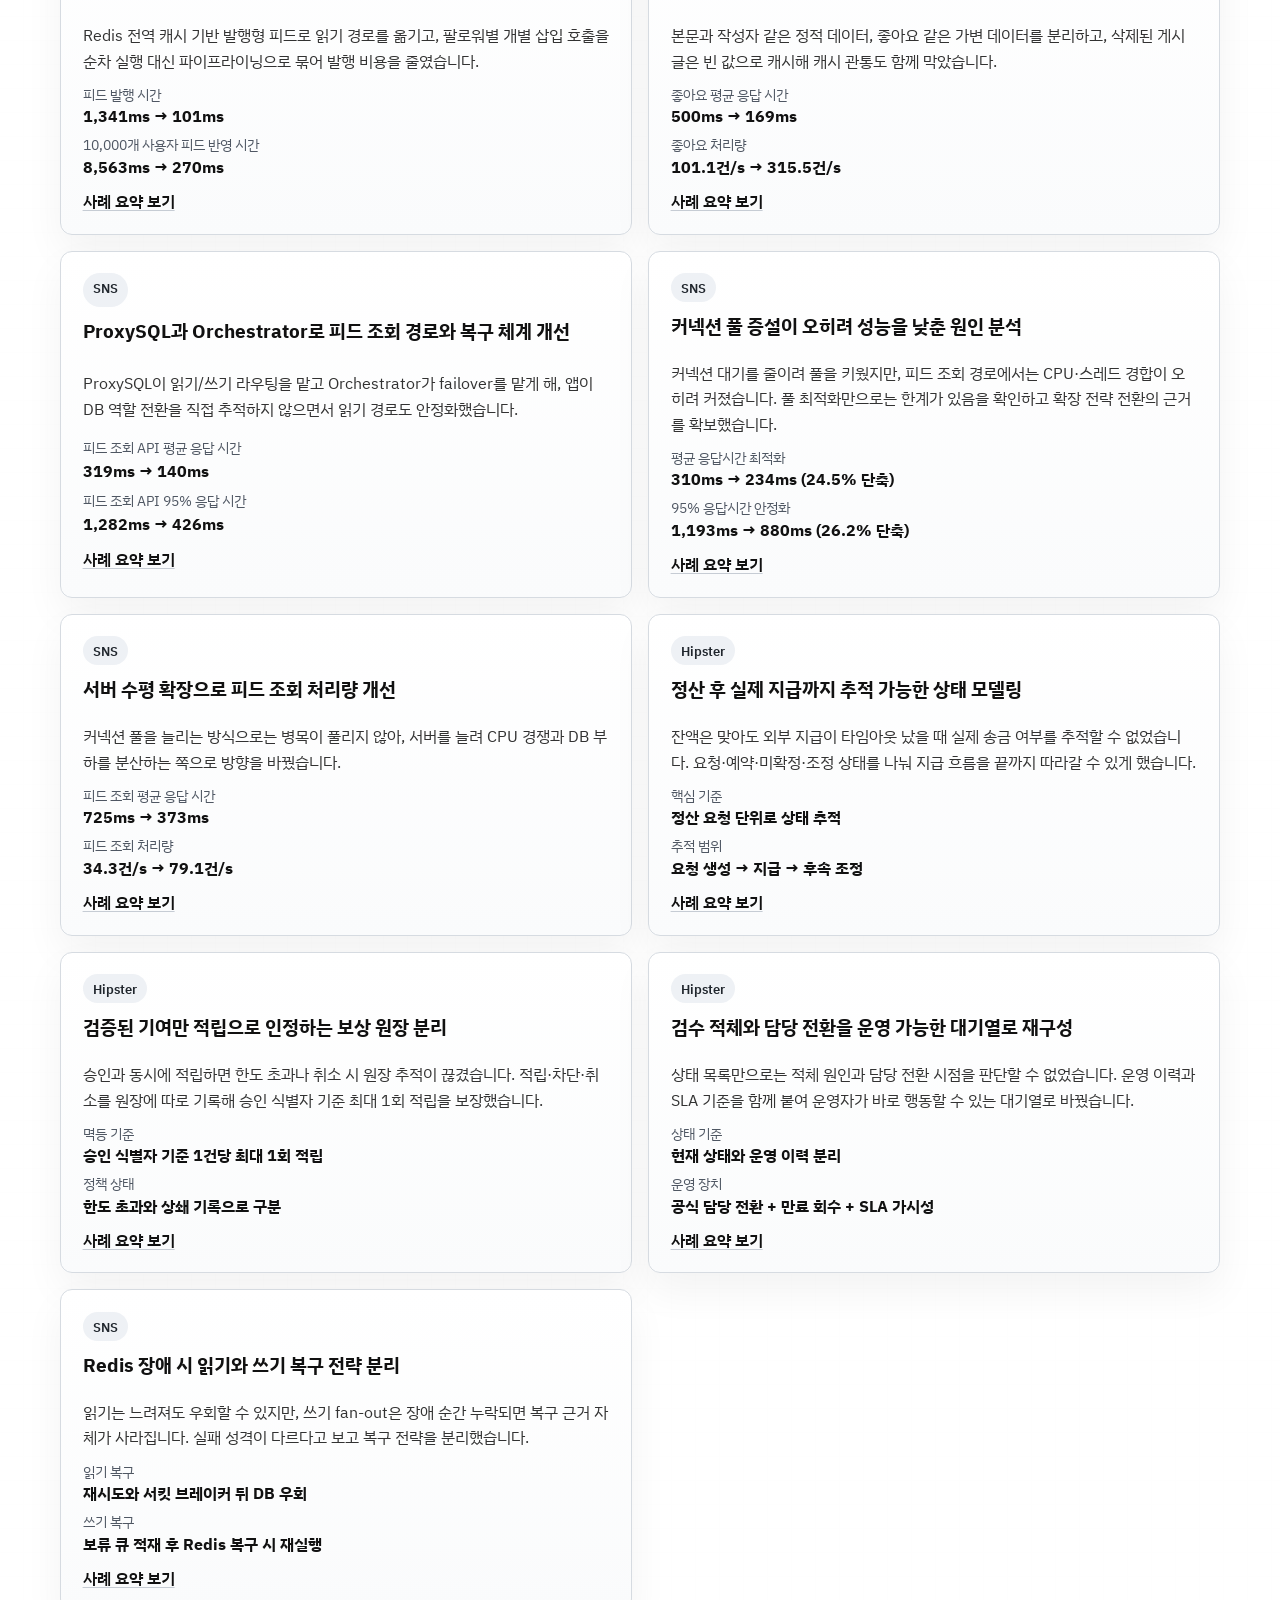
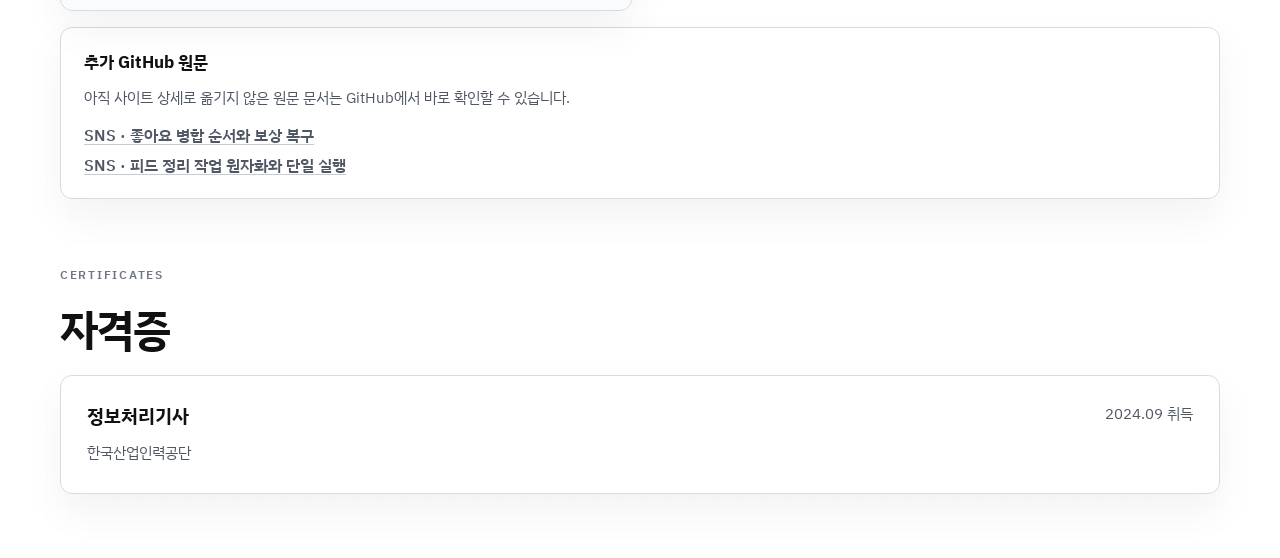
==== commit f2aa4195: "docs: 메인 페이지 커넥션 풀 카드 요약(수치) 영역 최신화 (10->6 튜닝)" ====
--- a/index.html
+++ b/index.html
@@ -1,4 +1,4 @@
-<!DOCTYPE html>
+<!doctype html>
 <html lang="ko">
   <head>
     <meta charset="UTF-8" />
@@ -69,23 +69,63 @@
               <div class="profile-summary">
                 <p class="profile-name">강주형 Juhyeong Kang</p>
                 <div class="profile-links" aria-label="프로필 링크">
-                  <a class="profile-link" href="mailto:kangjoo.dev@gmail.com" aria-label="이메일 보내기">
-                    <svg viewBox="0 0 24 24" fill="none" stroke="currentColor" stroke-width="1.8" stroke-linecap="round" stroke-linejoin="round" aria-hidden="true">
+                  <a
+                    class="profile-link"
+                    href="mailto:kangjoo.dev@gmail.com"
+                    aria-label="이메일 보내기"
+                  >
+                    <svg
+                      viewBox="0 0 24 24"
+                      fill="none"
+                      stroke="currentColor"
+                      stroke-width="1.8"
+                      stroke-linecap="round"
+                      stroke-linejoin="round"
+                      aria-hidden="true"
+                    >
                       <path d="M4 6h16v12H4z" />
                       <path d="m4 7 8 6 8-6" />
                     </svg>
                     <span>kangjoo.dev@gmail.com</span>
                   </a>
-                  <a class="profile-link" href="https://github.com/kangjoo2002" target="_blank" rel="noreferrer" aria-label="GitHub 프로필">
-                    <svg viewBox="0 0 24 24" fill="none" stroke="currentColor" stroke-width="1.8" stroke-linecap="round" stroke-linejoin="round" aria-hidden="true">
+                  <a
+                    class="profile-link"
+                    href="https://github.com/kangjoo2002"
+                    target="_blank"
+                    rel="noreferrer"
+                    aria-label="GitHub 프로필"
+                  >
+                    <svg
+                      viewBox="0 0 24 24"
+                      fill="none"
+                      stroke="currentColor"
+                      stroke-width="1.8"
+                      stroke-linecap="round"
+                      stroke-linejoin="round"
+                      aria-hidden="true"
+                    >
                       <path d="M4 5h16v14H4z" />
                       <path d="m8 9 3 3-3 3" />
                       <path d="M13 15h3" />
                     </svg>
                     <span>github.com/kangjoo2002</span>
                   </a>
-                  <a class="profile-link" href="https://durian-1.tistory.com/" target="_blank" rel="noreferrer" aria-label="Tistory 블로그">
-                    <svg viewBox="0 0 24 24" fill="none" stroke="currentColor" stroke-width="1.8" stroke-linecap="round" stroke-linejoin="round" aria-hidden="true">
+                  <a
+                    class="profile-link"
+                    href="https://durian-1.tistory.com/"
+                    target="_blank"
+                    rel="noreferrer"
+                    aria-label="Tistory 블로그"
+                  >
+                    <svg
+                      viewBox="0 0 24 24"
+                      fill="none"
+                      stroke="currentColor"
+                      stroke-width="1.8"
+                      stroke-linecap="round"
+                      stroke-linejoin="round"
+                      aria-hidden="true"
+                    >
                       <path d="M6 3h9l5 5v13H6z" />
                       <path d="M15 3v5h5" />
                       <path d="M9 13h6" />
@@ -104,10 +144,10 @@
               백엔드 개발자
             </h1>
             <p class="hero-body">
-              금융 플랫폼 실무에서는 인증/인가와 정산 기능을 개발했습니다.
-              개인 프로젝트에서는 차트 공개와 피드 조회처럼 읽기 경로와 상태 일관성이 맞물린
-              문제를 설계하고 검증했습니다. 병목이 드러난 구간은 쿼리나 캐시를 덧붙이기보다
-              경로와 책임을 다시 나누는 방식으로 풀었습니다.
+              금융 플랫폼 실무에서는 인증/인가와 정산 기능을 개발했습니다. 개인
+              프로젝트에서는 차트 공개와 피드 조회처럼 읽기 경로와 상태 일관성이
+              맞물린 문제를 설계하고 검증했습니다. 병목이 드러난 구간은 쿼리나
+              캐시를 덧붙이기보다 경로와 책임을 다시 나누는 방식으로 풀었습니다.
             </p>
           </div>
 
@@ -163,21 +203,43 @@
           <article class="timeline-card">
             <div class="timeline-head">
               <div>
-                <h3><a class="inline-link" href="https://eqbr.com/" target="_blank" rel="noreferrer">EQBR Holdings</a> 서버팀</h3>
+                <h3>
+                  <a
+                    class="inline-link"
+                    href="https://eqbr.com/"
+                    target="_blank"
+                    rel="noreferrer"
+                    >EQBR Holdings</a
+                  >
+                  서버팀
+                </h3>
                 <p class="timeline-role">인턴 · 백엔드/서버개발</p>
               </div>
               <span class="timeline-period">2025.02 ~ 2025.08 · 6개월</span>
             </div>
             <p class="timeline-summary">
               B2B·B2C 금융 플랫폼 웹 서비스의 백엔드 개발과 운영을 맡았습니다.
-              인증/인가 흐름과 블록체인 기반 PG 정산 기능을 구현하면서, 주체별 접근 흐름과
-              결제-정산 상태를 서비스에서 추적 가능한 구조로 정리했습니다.
+              인증/인가 흐름과 블록체인 기반 PG 정산 기능을 구현하면서, 주체별
+              접근 흐름과 결제-정산 상태를 서비스에서 추적 가능한 구조로
+              정리했습니다.
             </p>
-            <p class="timeline-stack"><strong>Tech Stack</strong> NestJS, Express, Solidity, MySQL, RabbitMQ, Redis, DynamoDB</p>
+            <p class="timeline-stack">
+              <strong>Tech Stack</strong> NestJS, Express, Solidity, MySQL,
+              RabbitMQ, Redis, DynamoDB
+            </p>
             <ul class="bullet-list">
-              <li>JWT 기반 다중 주체 인증 체계와 IAM 권한 구조를 서비스 API 접근 흐름에 맞게 연결했습니다.</li>
-              <li>결제-정산 매핑 구조와 실행 단위/지급 단위 분리로 여러 자산·여러 수취자 지급을 수용하도록 모델을 보완했습니다.</li>
-              <li>정산 요청·완료·실패와 외부 실행 결과를 연결해 후처리, 지급 결과 반영, 상태 추적이 이어지는 프로세스를 구성했습니다.</li>
+              <li>
+                JWT 기반 다중 주체 인증 체계와 IAM 권한 구조를 서비스 API 접근
+                흐름에 맞게 연결했습니다.
+              </li>
+              <li>
+                결제-정산 매핑 구조와 실행 단위/지급 단위 분리로 여러 자산·여러
+                수취자 지급을 수용하도록 모델을 보완했습니다.
+              </li>
+              <li>
+                정산 요청·완료·실패와 외부 실행 결과를 연결해 후처리, 지급 결과
+                반영, 상태 추적이 이어지는 프로세스를 구성했습니다.
+              </li>
             </ul>
           </article>
         </section>
@@ -195,12 +257,19 @@
                 <span class="project-meta">음악 레이팅 플랫폼</span>
               </div>
               <h3>
-                <a class="project-title-link" href="https://github.com/kangjoo2002/hipster" target="_blank" rel="noreferrer">Hipster</a>
+                <a
+                  class="project-title-link"
+                  href="https://github.com/kangjoo2002/hipster"
+                  target="_blank"
+                  rel="noreferrer"
+                  >Hipster</a
+                >
               </h3>
               <p class="project-summary">
                 평점 원본을 집계 계층과 공개 차트 계층으로 분리하고, 차트를
-                생성·검증·공개·서빙 흐름으로 관리한 음악 레이팅 플랫폼 백엔드입니다.
-                Redis, Elasticsearch, MySQL, 갱신 시각이 같은 공개 기준을 따르도록 차트 공개 경계를 정리했습니다.
+                생성·검증·공개·서빙 흐름으로 관리한 음악 레이팅 플랫폼
+                백엔드입니다. Redis, Elasticsearch, MySQL, 갱신 시각이 같은 공개
+                기준을 따르도록 차트 공개 경계를 정리했습니다.
               </p>
               <ul class="stack-list">
                 <li>Java</li>
@@ -211,9 +280,18 @@
                 <li>RabbitMQ</li>
               </ul>
               <div class="result-grid">
-                <article><strong>65,421ms → 178.37ms</strong><span>차트 장르 필터 응답 시간</span></article>
-                <article><strong>11,386ms → 16.73ms</strong><span>차트 반복 요청 응답 시간</span></article>
-                <article><strong>약 87.9분 → 약 23.9분</strong><span>차트 재생성 배치 시간</span></article>
+                <article>
+                  <strong>65,421ms → 178.37ms</strong
+                  ><span>차트 장르 필터 응답 시간</span>
+                </article>
+                <article>
+                  <strong>11,386ms → 16.73ms</strong
+                  ><span>차트 반복 요청 응답 시간</span>
+                </article>
+                <article>
+                  <strong>약 87.9분 → 약 23.9분</strong
+                  ><span>차트 재생성 배치 시간</span>
+                </article>
               </div>
             </article>
 
@@ -223,12 +301,19 @@
                 <span class="project-meta">SNS 서비스 백엔드</span>
               </div>
               <h3>
-                <a class="project-title-link" href="https://github.com/kangjoo2002/sns" target="_blank" rel="noreferrer">SNS</a>
+                <a
+                  class="project-title-link"
+                  href="https://github.com/kangjoo2002/sns"
+                  target="_blank"
+                  rel="noreferrer"
+                  >SNS</a
+                >
               </h3>
               <p class="project-summary">
-                피드 읽기 경로와 운영 계층을 분리해 조회 병목과 장애 복구를 검증한 SNS 서비스 백엔드입니다.
-                중간 피드 테이블 없이 조회 경로를 줄이고, 읽기/쓰기 전환과 장애 대응 책임을
-                애플리케이션 밖으로 분리했습니다.
+                피드 읽기 경로와 운영 계층을 분리해 조회 병목과 장애 복구를
+                검증한 SNS 서비스 백엔드입니다. 중간 피드 테이블 없이 조회
+                경로를 줄이고, 읽기/쓰기 전환과 장애 대응 책임을 애플리케이션
+                밖으로 분리했습니다.
               </p>
               <ul class="stack-list">
                 <li>Java</li>
@@ -239,9 +324,18 @@
                 <li>AWS</li>
               </ul>
               <div class="result-grid">
-                <article><strong>29,000ms → 45ms</strong><span>피드 기본 조회 응답 시간</span></article>
-                <article><strong>319ms → 140ms</strong><span>피드 API 평균 응답 시간</span></article>
-                <article><strong>34.3건/s → 79.1건/s</strong><span>피드 조회 처리량</span></article>
+                <article>
+                  <strong>29,000ms → 45ms</strong
+                  ><span>피드 기본 조회 응답 시간</span>
+                </article>
+                <article>
+                  <strong>319ms → 140ms</strong
+                  ><span>피드 API 평균 응답 시간</span>
+                </article>
+                <article>
+                  <strong>34.3건/s → 79.1건/s</strong
+                  ><span>피드 조회 처리량</span>
+                </article>
               </div>
             </article>
           </div>
@@ -250,24 +344,63 @@
         <section id="cases" class="section reveal">
           <div class="section-heading">
             <p class="eyebrow">Cases</p>
-            <h2>기술 사례</h2>  
+            <h2>기술 사례</h2>
           </div>
           <div class="filter-stack">
             <div class="filter-group" role="group" aria-label="프로젝트 필터">
-              <button class="filter-button is-active" data-filter-group="project" data-filter-value="all" type="button" aria-pressed="true">전체</button>
-              <button class="filter-button" data-filter-group="project" data-filter-value="hipster" type="button" aria-pressed="false">Hipster</button>
-              <button class="filter-button" data-filter-group="project" data-filter-value="sns" type="button" aria-pressed="false">SNS</button>
+              <button
+                class="filter-button is-active"
+                data-filter-group="project"
+                data-filter-value="all"
+                type="button"
+                aria-pressed="true"
+              >
+                전체
+              </button>
+              <button
+                class="filter-button"
+                data-filter-group="project"
+                data-filter-value="hipster"
+                type="button"
+                aria-pressed="false"
+              >
+                Hipster
+              </button>
+              <button
+                class="filter-button"
+                data-filter-group="project"
+                data-filter-value="sns"
+                type="button"
+                aria-pressed="false"
+              >
+                SNS
+              </button>
             </div>
           </div>
 
           <div class="case-grid" data-case-group>
-            <article class="case-card" data-tags="hipster performance consistency cache">
+            <article
+              class="case-card"
+              data-tags="hipster performance consistency cache"
+            >
               <div class="case-chip-row"><span>Hipster</span></div>
               <h3>차트 공개 기준이 저장소마다 달라지던 문제 해결</h3>
-              <p>배치가 끝나도 저장소마다 다른 버전이 노출될 수 있었습니다. chart_publish_state.current_version을 단일 공개 기준으로 세우고, 모든 응답 경로가 같은 버전을 따르도록 맞췄습니다.</p>
-              <dl class="case-stats">
-                <div><dt>차트 공개 기준</dt><dd>공개 버전 한 기준으로 관리</dd></div>
-                <div><dt>차트 공개 기준 적용 범위</dt><dd>캐시, 검색 인덱스, 갱신 시각이 같은 결과를 따르도록 정리</dd></div>
+              <p>
+                배치가 끝나도 저장소마다 다른 버전이 노출될 수 있었습니다.
+                chart_publish_state.current_version을 단일 공개 기준으로 세우고,
+                모든 응답 경로가 같은 버전을 따르도록 맞췄습니다.
+              </p>
+              <dl class="case-stats">
+                <div>
+                  <dt>차트 공개 기준</dt>
+                  <dd>공개 버전 한 기준으로 관리</dd>
+                </div>
+                <div>
+                  <dt>차트 공개 기준 적용 범위</dt>
+                  <dd>
+                    캐시, 검색 인덱스, 갱신 시각이 같은 결과를 따르도록 정리
+                  </dd>
+                </div>
               </dl>
               <a href="./case.html?case=chart-pipeline">사례 요약 보기</a>
             </article>
@@ -275,10 +408,19 @@
             <article class="case-card" data-tags="hipster performance cache">
               <div class="case-chip-row"><span>Hipster</span></div>
               <h3>차트 API 병목을 검색 경로와 메타데이터 경로로 분리</h3>
-              <p>차트 조회를 읽기 전용 조회 테이블, 검색, 캐시, 메타데이터 경로로 나눠 검색 병목과 공통 메타데이터 병목을 따로 처리했습니다.</p>
-              <dl class="case-stats">
-                <div><dt>차트 장르 필터 응답 시간</dt><dd>65,421ms → 178.37ms</dd></div>
-                <div><dt>차트 갱신 시각 응답 시간</dt><dd>4,732ms → 1.00ms</dd></div>
+              <p>
+                차트 조회를 읽기 전용 조회 테이블, 검색, 캐시, 메타데이터 경로로
+                나눠 검색 병목과 공통 메타데이터 병목을 따로 처리했습니다.
+              </p>
+              <dl class="case-stats">
+                <div>
+                  <dt>차트 장르 필터 응답 시간</dt>
+                  <dd>65,421ms → 178.37ms</dd>
+                </div>
+                <div>
+                  <dt>차트 갱신 시각 응답 시간</dt>
+                  <dd>4,732ms → 1.00ms</dd>
+                </div>
               </dl>
               <a href="./case.html?case=chart-serving">사례 요약 보기</a>
             </article>
@@ -286,32 +428,68 @@
             <article class="case-card" data-tags="sns performance cache">
               <div class="case-chip-row"><span>SNS</span></div>
               <h3>29초 걸리던 피드 조회를 중간 테이블 없이 개선</h3>
-              <p>피드 전용 저장소를 바로 두지 않고 인덱스 정비, 개수 계산 없는 페이지 조회, 배치 조회, 반정규화로 먼저 읽기 경로를 줄였습니다.</p>
-              <dl class="case-stats">
-                <div><dt>피드 기본 조회 응답 시간</dt><dd>29,000ms → 45ms</dd></div>
-                <div><dt>피드 정렬 대상 row 수</dt><dd>7,236 → 1,091</dd></div>
-              </dl>
-              <a href="./case.html?case=feed-read-path-index-batch-denormalization">사례 요약 보기</a>
+              <p>
+                피드 전용 저장소를 바로 두지 않고 인덱스 정비, 개수 계산 없는
+                페이지 조회, 배치 조회, 반정규화로 먼저 읽기 경로를 줄였습니다.
+              </p>
+              <dl class="case-stats">
+                <div>
+                  <dt>피드 기본 조회 응답 시간</dt>
+                  <dd>29,000ms → 45ms</dd>
+                </div>
+                <div>
+                  <dt>피드 정렬 대상 row 수</dt>
+                  <dd>7,236 → 1,091</dd>
+                </div>
+              </dl>
+              <a
+                href="./case.html?case=feed-read-path-index-batch-denormalization"
+                >사례 요약 보기</a
+              >
             </article>
 
             <article class="case-card" data-tags="hipster performance batch">
               <div class="case-chip-row"><span>Hipster</span></div>
               <h3>차트 재생성 배치 시간이 길던 문제 해결</h3>
-              <p>배치 내부 조립 단계, 쓰기 방식, ES 재색인 단계를 나눠 병목을 분해하고, JDBC 집계 쿼리와 임시 적재 경로로 재생성 비용을 줄였습니다.</p>
-              <dl class="case-stats">
-                <div><dt>차트 재생성 배치 시간</dt><dd>약 87.9분 → 약 23.9분</dd></div>
-                <div><dt>ES 재색인 총 시간</dt><dd>7,455.67ms → 953.67ms</dd></div>
-              </dl>
-              <a href="./case.html?case=chart-batch-performance">사례 요약 보기</a>
-            </article>
-
-            <article class="case-card" data-tags="hipster performance consistency">
+              <p>
+                배치 내부 조립 단계, 쓰기 방식, ES 재색인 단계를 나눠 병목을
+                분해하고, JDBC 집계 쿼리와 임시 적재 경로로 재생성 비용을
+                줄였습니다.
+              </p>
+              <dl class="case-stats">
+                <div>
+                  <dt>차트 재생성 배치 시간</dt>
+                  <dd>약 87.9분 → 약 23.9분</dd>
+                </div>
+                <div>
+                  <dt>ES 재색인 총 시간</dt>
+                  <dd>7,455.67ms → 953.67ms</dd>
+                </div>
+              </dl>
+              <a href="./case.html?case=chart-batch-performance"
+                >사례 요약 보기</a
+              >
+            </article>
+
+            <article
+              class="case-card"
+              data-tags="hipster performance consistency"
+            >
               <div class="case-chip-row"><span>Hipster</span></div>
               <h3>원본 평점 테이블에 몰린 조회·갱신 부담 분리</h3>
-              <p>원본 평점 테이블에 몰린 조회 책임과 쓰기 책임을 분리하고, 릴리즈 단위 집계 계층을 세워 조회와 차트의 기준 데이터를 분리했습니다.</p>
-              <dl class="case-stats">
-                <div><dt>평점 집계 조회 응답 시간</dt><dd>806ms → 20ms</dd></div>
-                <div><dt>평점 동시 등록 평균 응답 시간</dt><dd>126ms → 12.95ms</dd></div>
+              <p>
+                원본 평점 테이블에 몰린 조회 책임과 쓰기 책임을 분리하고, 릴리즈
+                단위 집계 계층을 세워 조회와 차트의 기준 데이터를 분리했습니다.
+              </p>
+              <dl class="case-stats">
+                <div>
+                  <dt>평점 집계 조회 응답 시간</dt>
+                  <dd>806ms → 20ms</dd>
+                </div>
+                <div>
+                  <dt>평점 동시 등록 평균 응답 시간</dt>
+                  <dd>126ms → 12.95ms</dd>
+                </div>
               </dl>
               <a href="./case.html?case=rating-aggregation">사례 요약 보기</a>
             </article>
@@ -319,87 +497,180 @@
             <article class="case-card" data-tags="hipster batch consistency">
               <div class="case-chip-row"><span>Hipster</span></div>
               <h3>유저 가중치 변경 시 대량 갱신이 번지던 문제 해결</h3>
-              <p>가중치 배치가 느린 문제로 보였던 것을 원본 평점 계층의 대량 갱신 문제로 다시 정의하고, 직접 쓰기 범위를 줄였습니다.</p>
-              <dl class="case-stats">
-                <div><dt>유저 가중치 배치 시간</dt><dd>921,000ms → 359,200ms</dd></div>
-                <div><dt>유저 통계 계산 시간</dt><dd>10,420ms → 1,138ms</dd></div>
-              </dl>
-              <a href="./case.html?case=user-credibility-batch">사례 요약 보기</a>
+              <p>
+                가중치 배치가 느린 문제로 보였던 것을 원본 평점 계층의 대량 갱신
+                문제로 다시 정의하고, 직접 쓰기 범위를 줄였습니다.
+              </p>
+              <dl class="case-stats">
+                <div>
+                  <dt>유저 가중치 배치 시간</dt>
+                  <dd>921,000ms → 359,200ms</dd>
+                </div>
+                <div>
+                  <dt>유저 통계 계산 시간</dt>
+                  <dd>10,420ms → 1,138ms</dd>
+                </div>
+              </dl>
+              <a href="./case.html?case=user-credibility-batch"
+                >사례 요약 보기</a
+              >
             </article>
 
             <article class="case-card" data-tags="sns cache performance">
               <div class="case-chip-row"><span>SNS</span></div>
               <h3>피드 발행 파이프라이닝으로 전파 비용 단축</h3>
-              <p>Redis 전역 캐시 기반 발행형 피드로 읽기 경로를 옮기고, 팔로워별 개별 삽입 호출을 순차 실행 대신 파이프라이닝으로 묶어 발행 비용을 줄였습니다.</p>
-              <dl class="case-stats">
-                <div><dt>피드 발행 시간</dt><dd>1,341ms → 101ms</dd></div>
-                <div><dt>10,000개 사용자 피드 반영 시간</dt><dd>8,563ms → 270ms</dd></div>
-              </dl>
-              <a href="./case.html?case=redis-feed-lifecycle-and-fanout">사례 요약 보기</a>
+              <p>
+                Redis 전역 캐시 기반 발행형 피드로 읽기 경로를 옮기고, 팔로워별
+                개별 삽입 호출을 순차 실행 대신 파이프라이닝으로 묶어 발행
+                비용을 줄였습니다.
+              </p>
+              <dl class="case-stats">
+                <div>
+                  <dt>피드 발행 시간</dt>
+                  <dd>1,341ms → 101ms</dd>
+                </div>
+                <div>
+                  <dt>10,000개 사용자 피드 반영 시간</dt>
+                  <dd>8,563ms → 270ms</dd>
+                </div>
+              </dl>
+              <a href="./case.html?case=redis-feed-lifecycle-and-fanout"
+                >사례 요약 보기</a
+              >
             </article>
 
             <article class="case-card" data-tags="sns cache consistency">
               <div class="case-chip-row"><span>SNS</span></div>
               <h3>게시글 캐시와 좋아요 계층을 분리해 경합 완화</h3>
-              <p>본문과 작성자 같은 정적 데이터, 좋아요 같은 가변 데이터를 분리하고, 삭제된 게시글은 빈 값으로 캐시해 캐시 관통도 함께 막았습니다.</p>
-              <dl class="case-stats">
-                <div><dt>좋아요 평균 응답 시간</dt><dd>500ms → 169ms</dd></div>
-                <div><dt>좋아요 처리량</dt><dd>101.1건/s → 315.5건/s</dd></div>
-              </dl>
-              <a href="./case.html?case=separate-feed-cache-and-post-interactions">사례 요약 보기</a>
+              <p>
+                본문과 작성자 같은 정적 데이터, 좋아요 같은 가변 데이터를
+                분리하고, 삭제된 게시글은 빈 값으로 캐시해 캐시 관통도 함께
+                막았습니다.
+              </p>
+              <dl class="case-stats">
+                <div>
+                  <dt>좋아요 평균 응답 시간</dt>
+                  <dd>500ms → 169ms</dd>
+                </div>
+                <div>
+                  <dt>좋아요 처리량</dt>
+                  <dd>101.1건/s → 315.5건/s</dd>
+                </div>
+              </dl>
+              <a
+                href="./case.html?case=separate-feed-cache-and-post-interactions"
+                >사례 요약 보기</a
+              >
             </article>
 
             <article class="case-card" data-tags="sns performance consistency">
               <div class="case-chip-row"><span>SNS</span></div>
               <h3>ProxySQL과 Orchestrator로 피드 조회 경로와 복구 체계 개선</h3>
-              <p>ProxySQL이 읽기/쓰기 라우팅을 맡고 Orchestrator가 failover를 맡게 해, 앱이 DB 역할 전환을 직접 추적하지 않으면서 읽기 경로도 안정화했습니다.</p>
-              <dl class="case-stats">
-                <div><dt>피드 조회 API 평균 응답 시간</dt><dd>319ms → 140ms</dd></div>
-                <div><dt>피드 조회 API 95% 응답 시간</dt><dd>1,282ms → 426ms</dd></div>
-              </dl>
-              <a href="./case.html?case=replication-proxy-failover">사례 요약 보기</a>
+              <p>
+                ProxySQL이 읽기/쓰기 라우팅을 맡고 Orchestrator가 failover를
+                맡게 해, 앱이 DB 역할 전환을 직접 추적하지 않으면서 읽기 경로도
+                안정화했습니다.
+              </p>
+              <dl class="case-stats">
+                <div>
+                  <dt>피드 조회 API 평균 응답 시간</dt>
+                  <dd>319ms → 140ms</dd>
+                </div>
+                <div>
+                  <dt>피드 조회 API 95% 응답 시간</dt>
+                  <dd>1,282ms → 426ms</dd>
+                </div>
+              </dl>
+              <a href="./case.html?case=replication-proxy-failover"
+                >사례 요약 보기</a
+              >
             </article>
 
             <article class="case-card" data-tags="sns performance">
               <div class="case-chip-row"><span>SNS</span></div>
               <h3>커넥션 풀 증설이 오히려 성능을 낮춘 원인 분석</h3>
-              <p>커넥션 대기를 줄이려 풀을 키웠지만, 피드 조회 경로에서는 CPU·스레드 경합이 오히려 커졌습니다. 풀 최적화만으로는 한계가 있음을 확인하고 확장 전략 전환의 근거를 확보했습니다.</p>
-              <dl class="case-stats">
-                <div><dt>커넥션 50개 실험</dt><dd>응답 지표 악화 + RUNNING 스레드 증가</dd></div>
-                <div><dt>커넥션 6개 실험</dt><dd>50개 대비 안정 + 최장 RUNNING 약 10,000ms</dd></div>
-              </dl>
-              <a href="./case.html?case=connection-pool-optimization">사례 요약 보기</a>
+              <p>
+                커넥션 대기를 줄이려 풀을 키웠지만, 피드 조회 경로에서는
+                CPU·스레드 경합이 오히려 커졌습니다. 풀 최적화만으로는 한계가
+                있음을 확인하고 확장 전략 전환의 근거를 확보했습니다.
+              </p>
+              <dl class="case-stats">
+                <div>
+                  <dt>평균 응답시간 최적화</dt>
+                  <dd>310ms → 234ms (24.5% 단축)</dd>
+                </div>
+                <div>
+                  <dt>95% 응답시간 안정화</dt>
+                  <dd>1,193ms → 880ms (26.2% 단축)</dd>
+                </div>
+              </dl>
+              <a href="./case.html?case=connection-pool-optimization"
+                >사례 요약 보기</a
+              >
             </article>
 
             <article class="case-card" data-tags="sns performance">
               <div class="case-chip-row"><span>SNS</span></div>
               <h3>서버 수평 확장으로 피드 조회 처리량 개선</h3>
-              <p>커넥션 풀을 늘리는 방식으로는 병목이 풀리지 않아, 서버를 늘려 CPU 경쟁과 DB 부하를 분산하는 쪽으로 방향을 바꿨습니다.</p>
-              <dl class="case-stats">
-                <div><dt>피드 조회 평균 응답 시간</dt><dd>725ms → 373ms</dd></div>
-                <div><dt>피드 조회 처리량</dt><dd>34.3건/s → 79.1건/s</dd></div>
-              </dl>
-              <a href="./case.html?case=scale-out-over-connection-pool">사례 요약 보기</a>
+              <p>
+                커넥션 풀을 늘리는 방식으로는 병목이 풀리지 않아, 서버를 늘려
+                CPU 경쟁과 DB 부하를 분산하는 쪽으로 방향을 바꿨습니다.
+              </p>
+              <dl class="case-stats">
+                <div>
+                  <dt>피드 조회 평균 응답 시간</dt>
+                  <dd>725ms → 373ms</dd>
+                </div>
+                <div>
+                  <dt>피드 조회 처리량</dt>
+                  <dd>34.3건/s → 79.1건/s</dd>
+                </div>
+              </dl>
+              <a href="./case.html?case=scale-out-over-connection-pool"
+                >사례 요약 보기</a
+              >
             </article>
 
             <article class="case-card" data-tags="hipster design operations">
               <div class="case-chip-row"><span>Hipster</span></div>
               <h3>정산 후 실제 지급까지 추적 가능한 상태 모델링</h3>
-              <p>잔액은 맞아도 외부 지급이 타임아웃 났을 때 실제 송금 여부를 추적할 수 없었습니다. 요청·예약·미확정·조정 상태를 나눠 지급 흐름을 끝까지 따라갈 수 있게 했습니다.</p>
-              <dl class="case-stats">
-                <div><dt>핵심 기준</dt><dd>정산 요청 단위로 상태 추적</dd></div>
-                <div><dt>추적 범위</dt><dd>요청 생성 → 지급 → 후속 조정</dd></div>
-              </dl>
-              <a href="./case.html?case=settlement-pay-and-reconcile">사례 요약 보기</a>
+              <p>
+                잔액은 맞아도 외부 지급이 타임아웃 났을 때 실제 송금 여부를
+                추적할 수 없었습니다. 요청·예약·미확정·조정 상태를 나눠 지급
+                흐름을 끝까지 따라갈 수 있게 했습니다.
+              </p>
+              <dl class="case-stats">
+                <div>
+                  <dt>핵심 기준</dt>
+                  <dd>정산 요청 단위로 상태 추적</dd>
+                </div>
+                <div>
+                  <dt>추적 범위</dt>
+                  <dd>요청 생성 → 지급 → 후속 조정</dd>
+                </div>
+              </dl>
+              <a href="./case.html?case=settlement-pay-and-reconcile"
+                >사례 요약 보기</a
+              >
             </article>
 
             <article class="case-card" data-tags="hipster design operations">
               <div class="case-chip-row"><span>Hipster</span></div>
               <h3>검증된 기여만 적립으로 인정하는 보상 원장 분리</h3>
-              <p>승인과 동시에 적립하면 한도 초과나 취소 시 원장 추적이 끊겼습니다. 적립·차단·취소를 원장에 따로 기록해 승인 식별자 기준 최대 1회 적립을 보장했습니다.</p>
-              <dl class="case-stats">
-                <div><dt>멱등 기준</dt><dd>승인 식별자 기준 1건당 최대 1회 적립</dd></div>
-                <div><dt>정책 상태</dt><dd>한도 초과와 상쇄 기록으로 구분</dd></div>
+              <p>
+                승인과 동시에 적립하면 한도 초과나 취소 시 원장 추적이
+                끊겼습니다. 적립·차단·취소를 원장에 따로 기록해 승인 식별자 기준
+                최대 1회 적립을 보장했습니다.
+              </p>
+              <dl class="case-stats">
+                <div>
+                  <dt>멱등 기준</dt>
+                  <dd>승인 식별자 기준 1건당 최대 1회 적립</dd>
+                </div>
+                <div>
+                  <dt>정책 상태</dt>
+                  <dd>한도 초과와 상쇄 기록으로 구분</dd>
+                </div>
               </dl>
               <a href="./case.html?case=reward-ledger">사례 요약 보기</a>
             </article>
@@ -407,10 +678,20 @@
             <article class="case-card" data-tags="hipster design operations">
               <div class="case-chip-row"><span>Hipster</span></div>
               <h3>검수 적체와 담당 전환을 운영 가능한 대기열로 재구성</h3>
-              <p>상태 목록만으로는 적체 원인과 담당 전환 시점을 판단할 수 없었습니다. 운영 이력과 SLA 기준을 함께 붙여 운영자가 바로 행동할 수 있는 대기열로 바꿨습니다.</p>
-              <dl class="case-stats">
-                <div><dt>상태 기준</dt><dd>현재 상태와 운영 이력 분리</dd></div>
-                <div><dt>운영 장치</dt><dd>공식 담당 전환 + 만료 회수 + SLA 가시성</dd></div>
+              <p>
+                상태 목록만으로는 적체 원인과 담당 전환 시점을 판단할 수
+                없었습니다. 운영 이력과 SLA 기준을 함께 붙여 운영자가 바로
+                행동할 수 있는 대기열로 바꿨습니다.
+              </p>
+              <dl class="case-stats">
+                <div>
+                  <dt>상태 기준</dt>
+                  <dd>현재 상태와 운영 이력 분리</dd>
+                </div>
+                <div>
+                  <dt>운영 장치</dt>
+                  <dd>공식 담당 전환 + 만료 회수 + SLA 가시성</dd>
+                </div>
               </dl>
               <a href="./case.html?case=moderation-queue">사례 요약 보기</a>
             </article>
@@ -418,21 +699,51 @@
             <article class="case-card" data-tags="sns design operations">
               <div class="case-chip-row"><span>SNS</span></div>
               <h3>Redis 장애 시 읽기와 쓰기 복구 전략 분리</h3>
-              <p>읽기는 느려져도 우회할 수 있지만, 쓰기 fan-out은 장애 순간 누락되면 복구 근거 자체가 사라집니다. 실패 성격이 다르다고 보고 복구 전략을 분리했습니다.</p>
-              <dl class="case-stats">
-                <div><dt>읽기 복구</dt><dd>재시도와 서킷 브레이커 뒤 DB 우회</dd></div>
-                <div><dt>쓰기 복구</dt><dd>보류 큐 적재 후 Redis 복구 시 재실행</dd></div>
-              </dl>
-              <a href="./case.html?case=redis-read-write-recovery-strategy-split">사례 요약 보기</a>
+              <p>
+                읽기는 느려져도 우회할 수 있지만, 쓰기 fan-out은 장애 순간
+                누락되면 복구 근거 자체가 사라집니다. 실패 성격이 다르다고 보고
+                복구 전략을 분리했습니다.
+              </p>
+              <dl class="case-stats">
+                <div>
+                  <dt>읽기 복구</dt>
+                  <dd>재시도와 서킷 브레이커 뒤 DB 우회</dd>
+                </div>
+                <div>
+                  <dt>쓰기 복구</dt>
+                  <dd>보류 큐 적재 후 Redis 복구 시 재실행</dd>
+                </div>
+              </dl>
+              <a
+                href="./case.html?case=redis-read-write-recovery-strategy-split"
+                >사례 요약 보기</a
+              >
             </article>
           </div>
 
           <article class="case-archive">
             <h3>추가 GitHub 원문</h3>
-            <p class="archive-note">아직 사이트 상세로 옮기지 않은 원문 문서는 GitHub에서 바로 확인할 수 있습니다.</p>
+            <p class="archive-note">
+              아직 사이트 상세로 옮기지 않은 원문 문서는 GitHub에서 바로 확인할
+              수 있습니다.
+            </p>
             <div class="archive-links">
-              <a class="archive-link" data-tags="sns" href="https://github.com/kangjoo2002/sns/blob/main/portfolio/delete-first-like-merge-with-compensation.md" target="_blank" rel="noreferrer">SNS · 좋아요 병합 순서와 보상 복구</a>
-              <a class="archive-link" data-tags="sns" href="https://github.com/kangjoo2002/sns/blob/main/portfolio/feed-cleanup-atomic-and-single-run.md" target="_blank" rel="noreferrer">SNS · 피드 정리 작업 원자화와 단일 실행</a>
+              <a
+                class="archive-link"
+                data-tags="sns"
+                href="https://github.com/kangjoo2002/sns/blob/main/portfolio/delete-first-like-merge-with-compensation.md"
+                target="_blank"
+                rel="noreferrer"
+                >SNS · 좋아요 병합 순서와 보상 복구</a
+              >
+              <a
+                class="archive-link"
+                data-tags="sns"
+                href="https://github.com/kangjoo2002/sns/blob/main/portfolio/feed-cleanup-atomic-and-single-run.md"
+                target="_blank"
+                rel="noreferrer"
+                >SNS · 피드 정리 작업 원자화와 단일 실행</a
+              >
             </div>
           </article>
         </section>
@@ -454,7 +765,6 @@
           </article>
         </section>
       </main>
-
     </div>
   </body>
 </html>
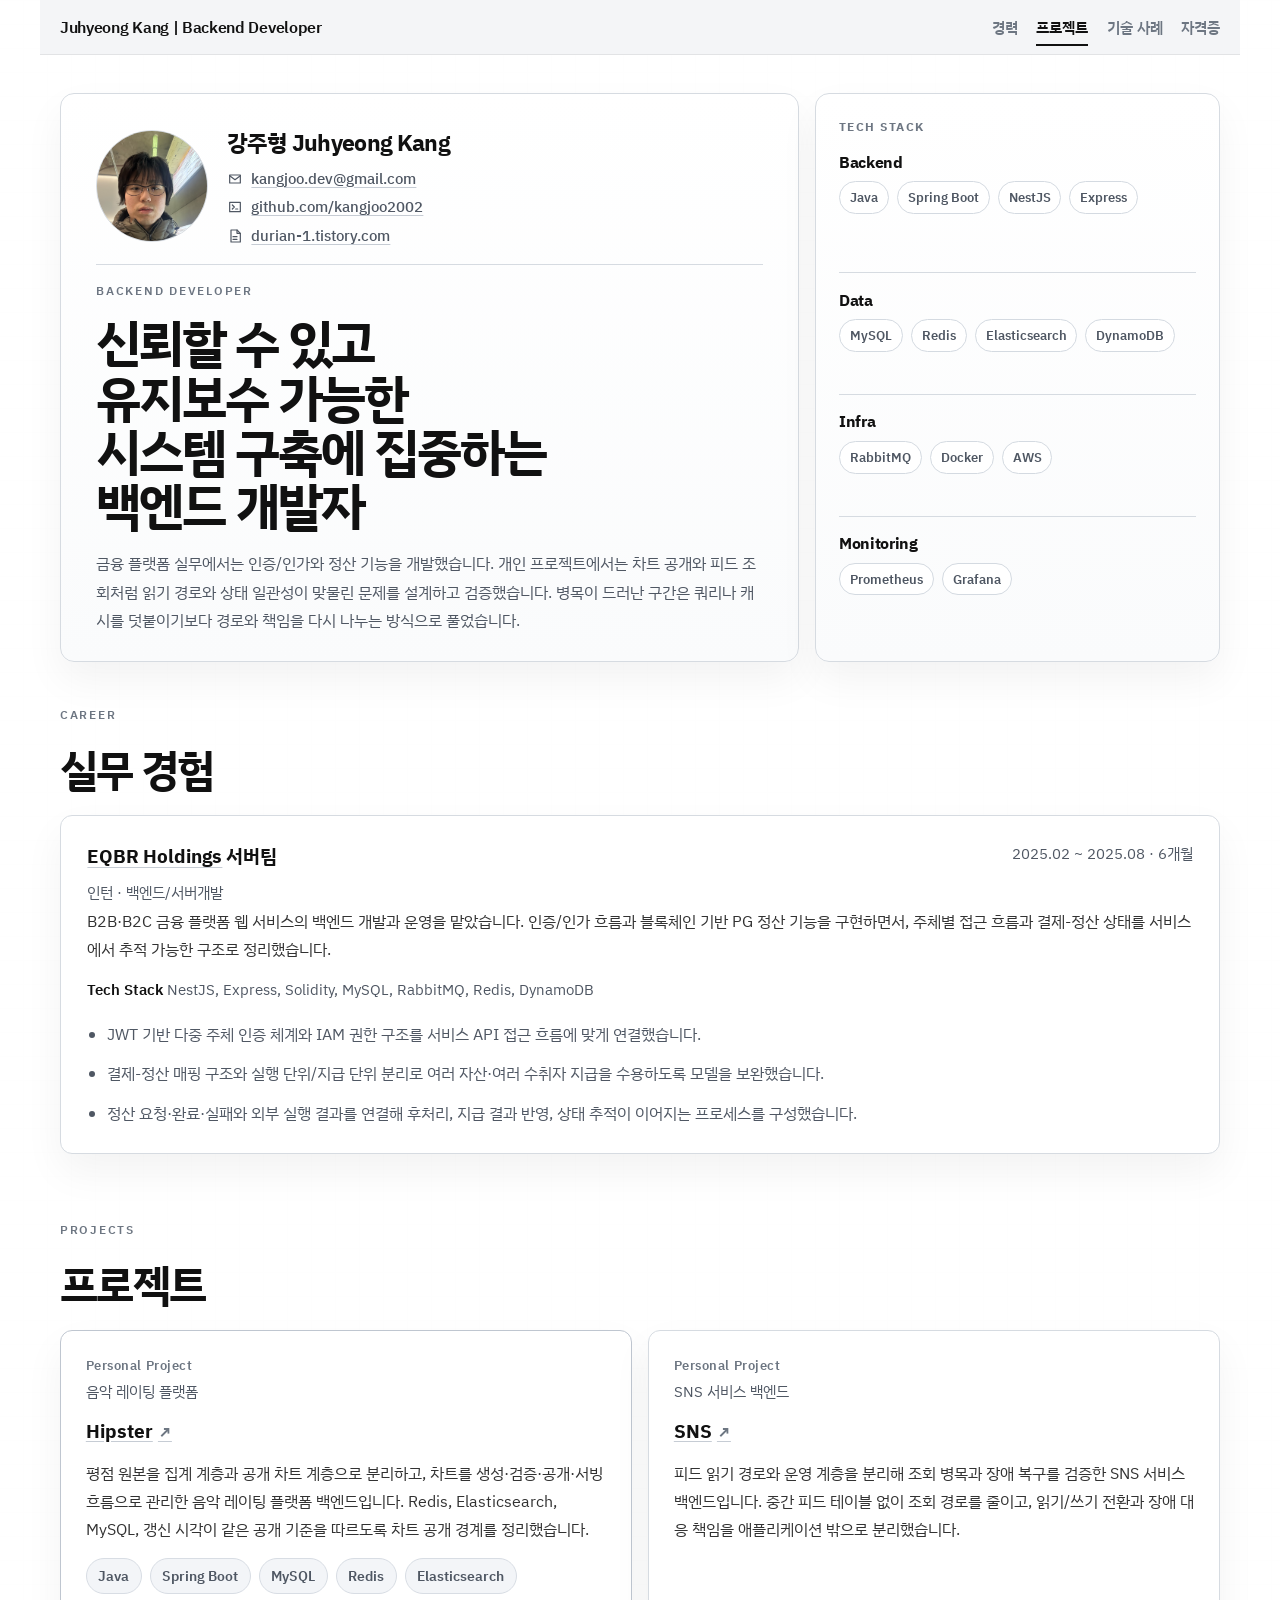
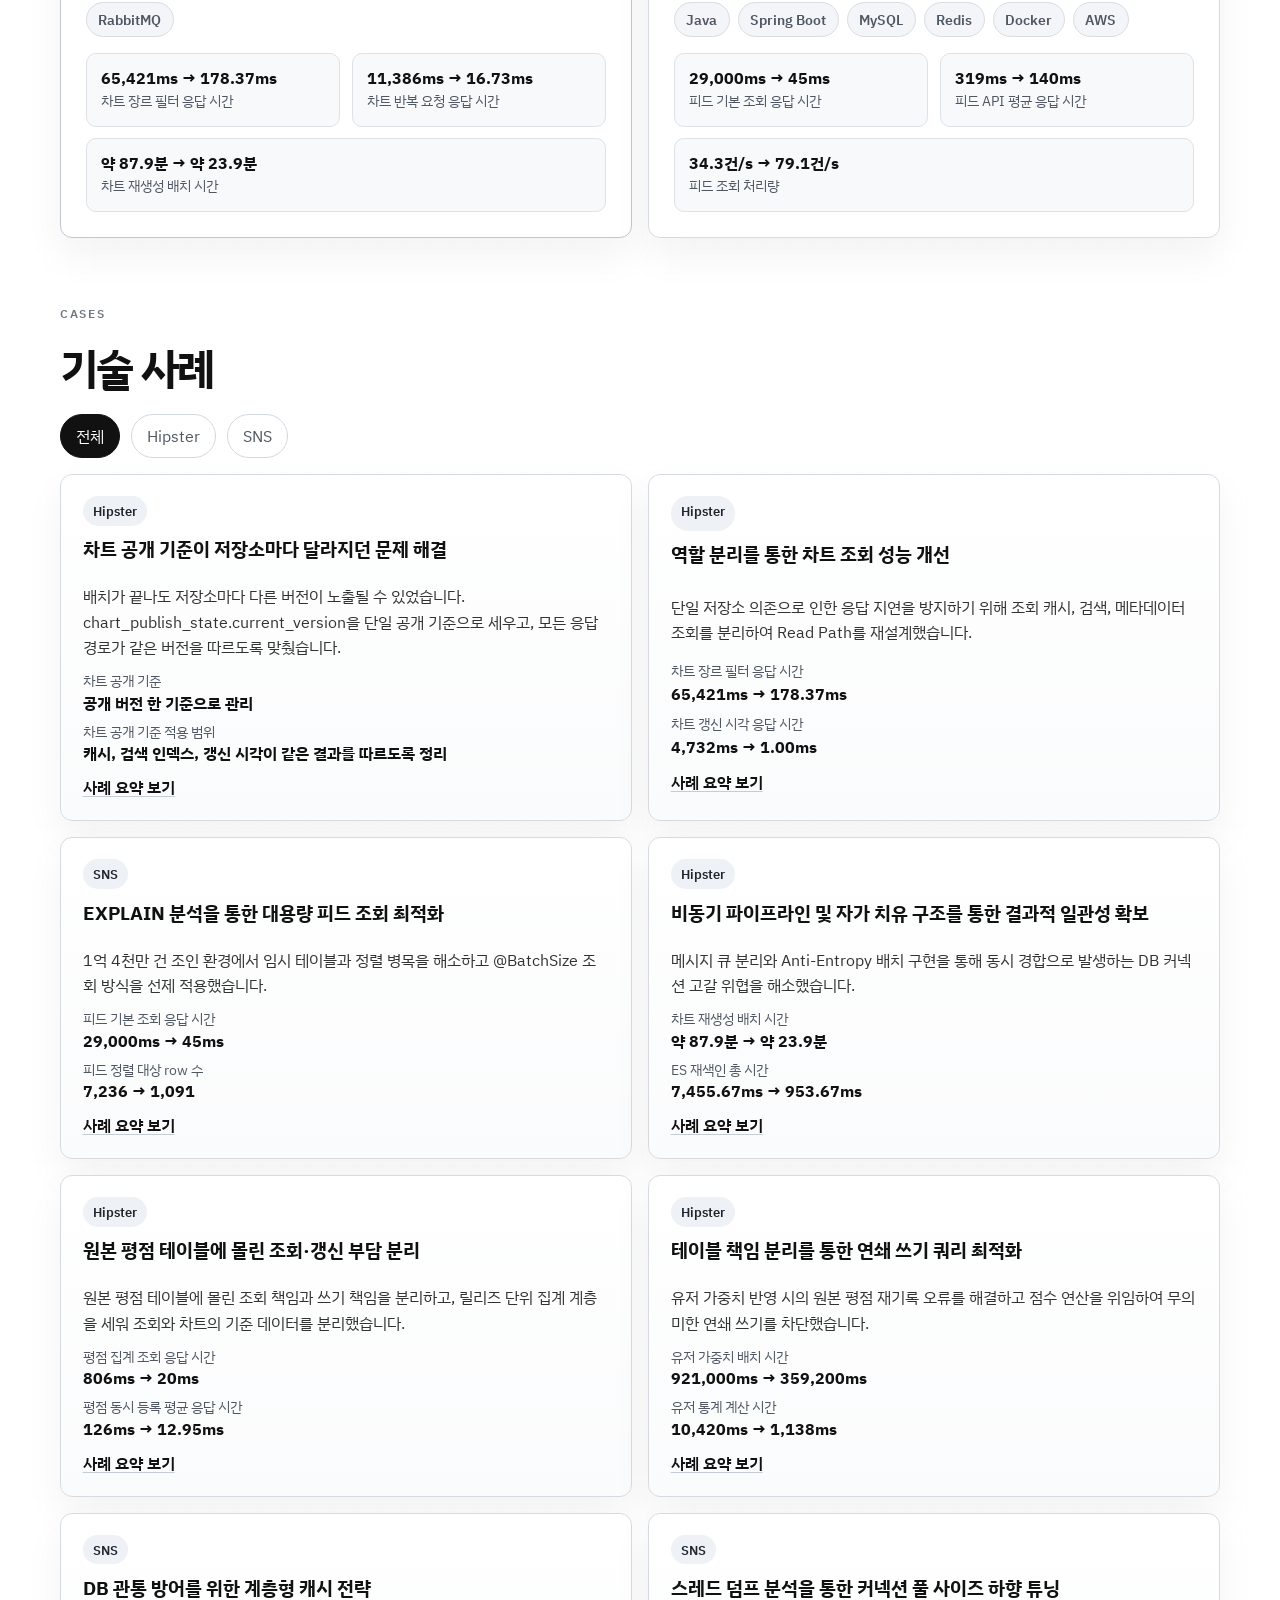
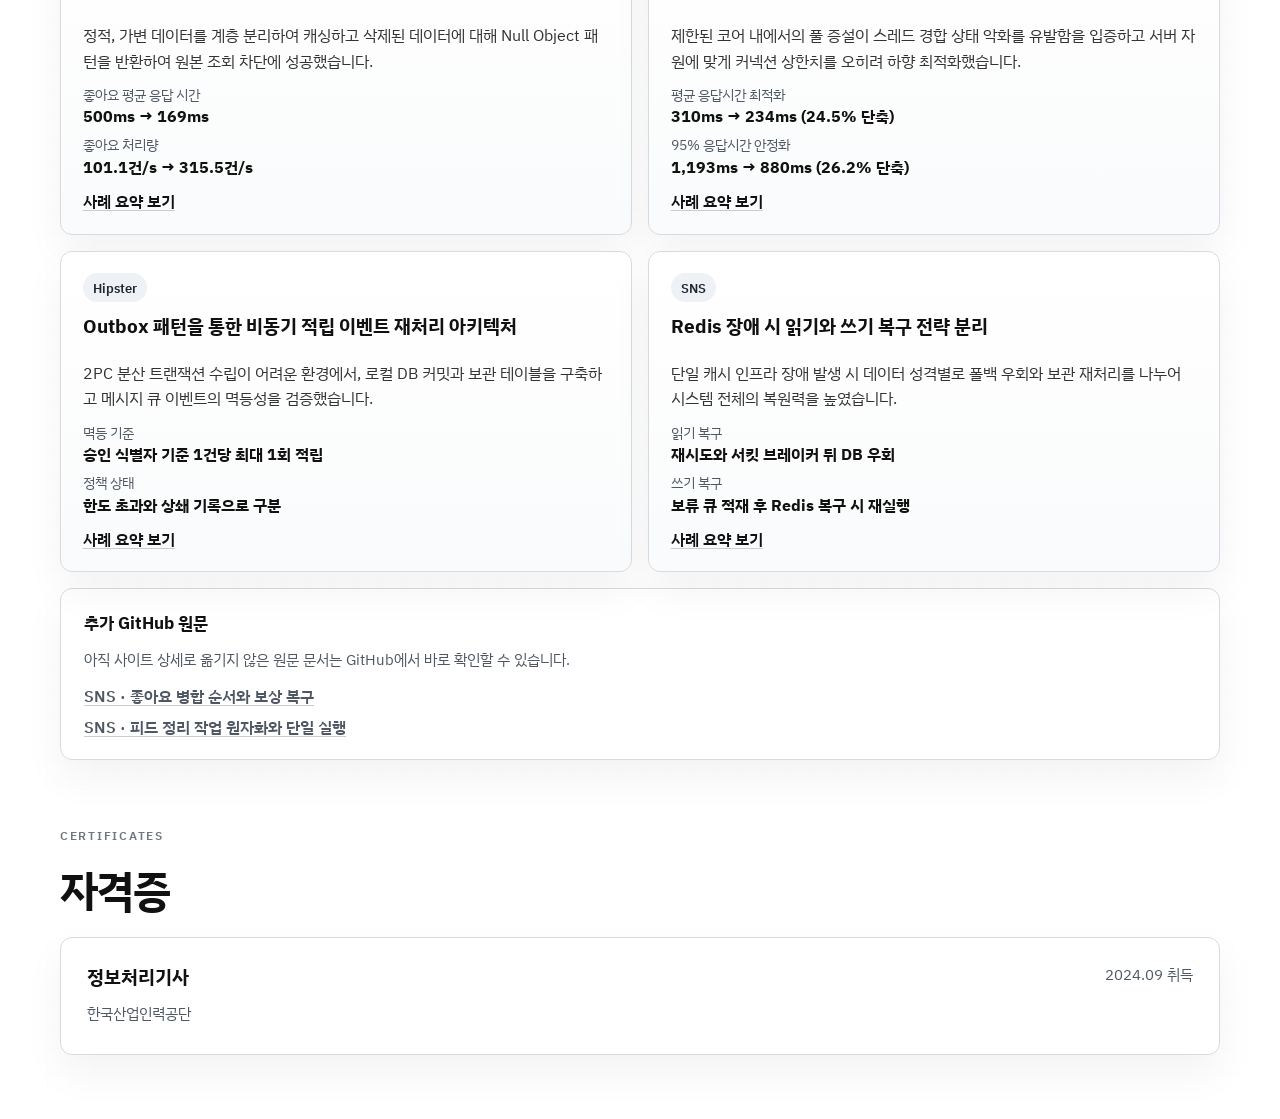
==== commit 08685636: "docs: 포트폴리오 구조 정리 - 이력서 기반 기술 사례 워딩 및 노출 항목 동기화" ====
--- a/index.html
+++ b/index.html
@@ -407,10 +407,9 @@
 
             <article class="case-card" data-tags="hipster performance cache">
               <div class="case-chip-row"><span>Hipster</span></div>
-              <h3>차트 API 병목을 검색 경로와 메타데이터 경로로 분리</h3>
-              <p>
-                차트 조회를 읽기 전용 조회 테이블, 검색, 캐시, 메타데이터 경로로
-                나눠 검색 병목과 공통 메타데이터 병목을 따로 처리했습니다.
+              <h3>역할 분리를 통한 차트 조회 성능 개선</h3>
+              <p>
+                단일 저장소 의존으로 인한 응답 지연을 방지하기 위해 조회 캐시, 검색, 메타데이터 조회를 분리하여 Read Path를 재설계했습니다.
               </p>
               <dl class="case-stats">
                 <div>
@@ -427,10 +426,9 @@
 
             <article class="case-card" data-tags="sns performance cache">
               <div class="case-chip-row"><span>SNS</span></div>
-              <h3>29초 걸리던 피드 조회를 중간 테이블 없이 개선</h3>
-              <p>
-                피드 전용 저장소를 바로 두지 않고 인덱스 정비, 개수 계산 없는
-                페이지 조회, 배치 조회, 반정규화로 먼저 읽기 경로를 줄였습니다.
+              <h3>EXPLAIN 분석을 통한 대용량 피드 조회 최적화</h3>
+              <p>
+                1억 4천만 건 조인 환경에서 임시 테이블과 정렬 병목을 해소하고 @BatchSize 조회 방식을 선제 적용했습니다.
               </p>
               <dl class="case-stats">
                 <div>
@@ -450,11 +448,9 @@
 
             <article class="case-card" data-tags="hipster performance batch">
               <div class="case-chip-row"><span>Hipster</span></div>
-              <h3>차트 재생성 배치 시간이 길던 문제 해결</h3>
-              <p>
-                배치 내부 조립 단계, 쓰기 방식, ES 재색인 단계를 나눠 병목을
-                분해하고, JDBC 집계 쿼리와 임시 적재 경로로 재생성 비용을
-                줄였습니다.
+              <h3>비동기 파이프라인 및 자가 치유 구조를 통한 결과적 일관성 확보</h3>
+              <p>
+                메시지 큐 분리와 Anti-Entropy 배치 구현을 통해 동시 경합으로 발생하는 DB 커넥션 고갈 위협을 해소했습니다.
               </p>
               <dl class="case-stats">
                 <div>
@@ -496,10 +492,9 @@
 
             <article class="case-card" data-tags="hipster batch consistency">
               <div class="case-chip-row"><span>Hipster</span></div>
-              <h3>유저 가중치 변경 시 대량 갱신이 번지던 문제 해결</h3>
-              <p>
-                가중치 배치가 느린 문제로 보였던 것을 원본 평점 계층의 대량 갱신
-                문제로 다시 정의하고, 직접 쓰기 범위를 줄였습니다.
+              <h3>테이블 책임 분리를 통한 연쇄 쓰기 쿼리 최적화</h3>
+              <p>
+                유저 가중치 반영 시의 원본 평점 재기록 오류를 해결하고 점수 연산을 위임하여 무의미한 연쇄 쓰기를 차단했습니다.
               </p>
               <dl class="case-stats">
                 <div>
@@ -516,36 +511,12 @@
               >
             </article>
 
-            <article class="case-card" data-tags="sns cache performance">
-              <div class="case-chip-row"><span>SNS</span></div>
-              <h3>피드 발행 파이프라이닝으로 전파 비용 단축</h3>
-              <p>
-                Redis 전역 캐시 기반 발행형 피드로 읽기 경로를 옮기고, 팔로워별
-                개별 삽입 호출을 순차 실행 대신 파이프라이닝으로 묶어 발행
-                비용을 줄였습니다.
-              </p>
-              <dl class="case-stats">
-                <div>
-                  <dt>피드 발행 시간</dt>
-                  <dd>1,341ms → 101ms</dd>
-                </div>
-                <div>
-                  <dt>10,000개 사용자 피드 반영 시간</dt>
-                  <dd>8,563ms → 270ms</dd>
-                </div>
-              </dl>
-              <a href="./case.html?case=redis-feed-lifecycle-and-fanout"
-                >사례 요약 보기</a
-              >
-            </article>
-
+            
             <article class="case-card" data-tags="sns cache consistency">
               <div class="case-chip-row"><span>SNS</span></div>
-              <h3>게시글 캐시와 좋아요 계층을 분리해 경합 완화</h3>
-              <p>
-                본문과 작성자 같은 정적 데이터, 좋아요 같은 가변 데이터를
-                분리하고, 삭제된 게시글은 빈 값으로 캐시해 캐시 관통도 함께
-                막았습니다.
+              <h3>DB 관통 방어를 위한 계층형 캐시 전략</h3>
+              <p>
+                정적, 가변 데이터를 계층 분리하여 캐싱하고 삭제된 데이터에 대해 Null Object 패턴을 반환하여 원본 조회 차단에 성공했습니다.
               </p>
               <dl class="case-stats">
                 <div>
@@ -563,36 +534,12 @@
               >
             </article>
 
-            <article class="case-card" data-tags="sns performance consistency">
-              <div class="case-chip-row"><span>SNS</span></div>
-              <h3>ProxySQL과 Orchestrator로 피드 조회 경로와 복구 체계 개선</h3>
-              <p>
-                ProxySQL이 읽기/쓰기 라우팅을 맡고 Orchestrator가 failover를
-                맡게 해, 앱이 DB 역할 전환을 직접 추적하지 않으면서 읽기 경로도
-                안정화했습니다.
-              </p>
-              <dl class="case-stats">
-                <div>
-                  <dt>피드 조회 API 평균 응답 시간</dt>
-                  <dd>319ms → 140ms</dd>
-                </div>
-                <div>
-                  <dt>피드 조회 API 95% 응답 시간</dt>
-                  <dd>1,282ms → 426ms</dd>
-                </div>
-              </dl>
-              <a href="./case.html?case=replication-proxy-failover"
-                >사례 요약 보기</a
-              >
-            </article>
-
+            
             <article class="case-card" data-tags="sns performance">
               <div class="case-chip-row"><span>SNS</span></div>
-              <h3>커넥션 풀 증설이 오히려 성능을 낮춘 원인 분석</h3>
-              <p>
-                커넥션 대기를 줄이려 풀을 키웠지만, 피드 조회 경로에서는
-                CPU·스레드 경합이 오히려 커졌습니다. 풀 최적화만으로는 한계가
-                있음을 확인하고 확장 전략 전환의 근거를 확보했습니다.
+              <h3>스레드 덤프 분석을 통한 커넥션 풀 사이즈 하향 튜닝</h3>
+              <p>
+                제한된 코어 내에서의 풀 증설이 스레드 경합 상태 악화를 유발함을 입증하고 서버 자원에 맞게 커넥션 상한치를 오히려 하향 최적화했습니다.
               </p>
               <dl class="case-stats">
                 <div>
@@ -609,58 +556,13 @@
               >
             </article>
 
-            <article class="case-card" data-tags="sns performance">
-              <div class="case-chip-row"><span>SNS</span></div>
-              <h3>서버 수평 확장으로 피드 조회 처리량 개선</h3>
-              <p>
-                커넥션 풀을 늘리는 방식으로는 병목이 풀리지 않아, 서버를 늘려
-                CPU 경쟁과 DB 부하를 분산하는 쪽으로 방향을 바꿨습니다.
-              </p>
-              <dl class="case-stats">
-                <div>
-                  <dt>피드 조회 평균 응답 시간</dt>
-                  <dd>725ms → 373ms</dd>
-                </div>
-                <div>
-                  <dt>피드 조회 처리량</dt>
-                  <dd>34.3건/s → 79.1건/s</dd>
-                </div>
-              </dl>
-              <a href="./case.html?case=scale-out-over-connection-pool"
-                >사례 요약 보기</a
-              >
-            </article>
-
+            
+            
             <article class="case-card" data-tags="hipster design operations">
               <div class="case-chip-row"><span>Hipster</span></div>
-              <h3>정산 후 실제 지급까지 추적 가능한 상태 모델링</h3>
-              <p>
-                잔액은 맞아도 외부 지급이 타임아웃 났을 때 실제 송금 여부를
-                추적할 수 없었습니다. 요청·예약·미확정·조정 상태를 나눠 지급
-                흐름을 끝까지 따라갈 수 있게 했습니다.
-              </p>
-              <dl class="case-stats">
-                <div>
-                  <dt>핵심 기준</dt>
-                  <dd>정산 요청 단위로 상태 추적</dd>
-                </div>
-                <div>
-                  <dt>추적 범위</dt>
-                  <dd>요청 생성 → 지급 → 후속 조정</dd>
-                </div>
-              </dl>
-              <a href="./case.html?case=settlement-pay-and-reconcile"
-                >사례 요약 보기</a
-              >
-            </article>
-
-            <article class="case-card" data-tags="hipster design operations">
-              <div class="case-chip-row"><span>Hipster</span></div>
-              <h3>검증된 기여만 적립으로 인정하는 보상 원장 분리</h3>
-              <p>
-                승인과 동시에 적립하면 한도 초과나 취소 시 원장 추적이
-                끊겼습니다. 적립·차단·취소를 원장에 따로 기록해 승인 식별자 기준
-                최대 1회 적립을 보장했습니다.
+              <h3>Outbox 패턴을 통한 비동기 적립 이벤트 재처리 아키텍처</h3>
+              <p>
+                2PC 분산 트랜잭션 수립이 어려운 환경에서, 로컬 DB 커밋과 보관 테이블을 구축하고 메시지 큐 이벤트의 멱등성을 검증했습니다.
               </p>
               <dl class="case-stats">
                 <div>
@@ -675,34 +577,12 @@
               <a href="./case.html?case=reward-ledger">사례 요약 보기</a>
             </article>
 
-            <article class="case-card" data-tags="hipster design operations">
-              <div class="case-chip-row"><span>Hipster</span></div>
-              <h3>검수 적체와 담당 전환을 운영 가능한 대기열로 재구성</h3>
-              <p>
-                상태 목록만으로는 적체 원인과 담당 전환 시점을 판단할 수
-                없었습니다. 운영 이력과 SLA 기준을 함께 붙여 운영자가 바로
-                행동할 수 있는 대기열로 바꿨습니다.
-              </p>
-              <dl class="case-stats">
-                <div>
-                  <dt>상태 기준</dt>
-                  <dd>현재 상태와 운영 이력 분리</dd>
-                </div>
-                <div>
-                  <dt>운영 장치</dt>
-                  <dd>공식 담당 전환 + 만료 회수 + SLA 가시성</dd>
-                </div>
-              </dl>
-              <a href="./case.html?case=moderation-queue">사례 요약 보기</a>
-            </article>
-
+            
             <article class="case-card" data-tags="sns design operations">
               <div class="case-chip-row"><span>SNS</span></div>
               <h3>Redis 장애 시 읽기와 쓰기 복구 전략 분리</h3>
               <p>
-                읽기는 느려져도 우회할 수 있지만, 쓰기 fan-out은 장애 순간
-                누락되면 복구 근거 자체가 사라집니다. 실패 성격이 다르다고 보고
-                복구 전략을 분리했습니다.
+                단일 캐시 인프라 장애 발생 시 데이터 성격별로 폴백 우회와 보관 재처리를 나누어 시스템 전체의 복원력을 높였습니다.
               </p>
               <dl class="case-stats">
                 <div>
